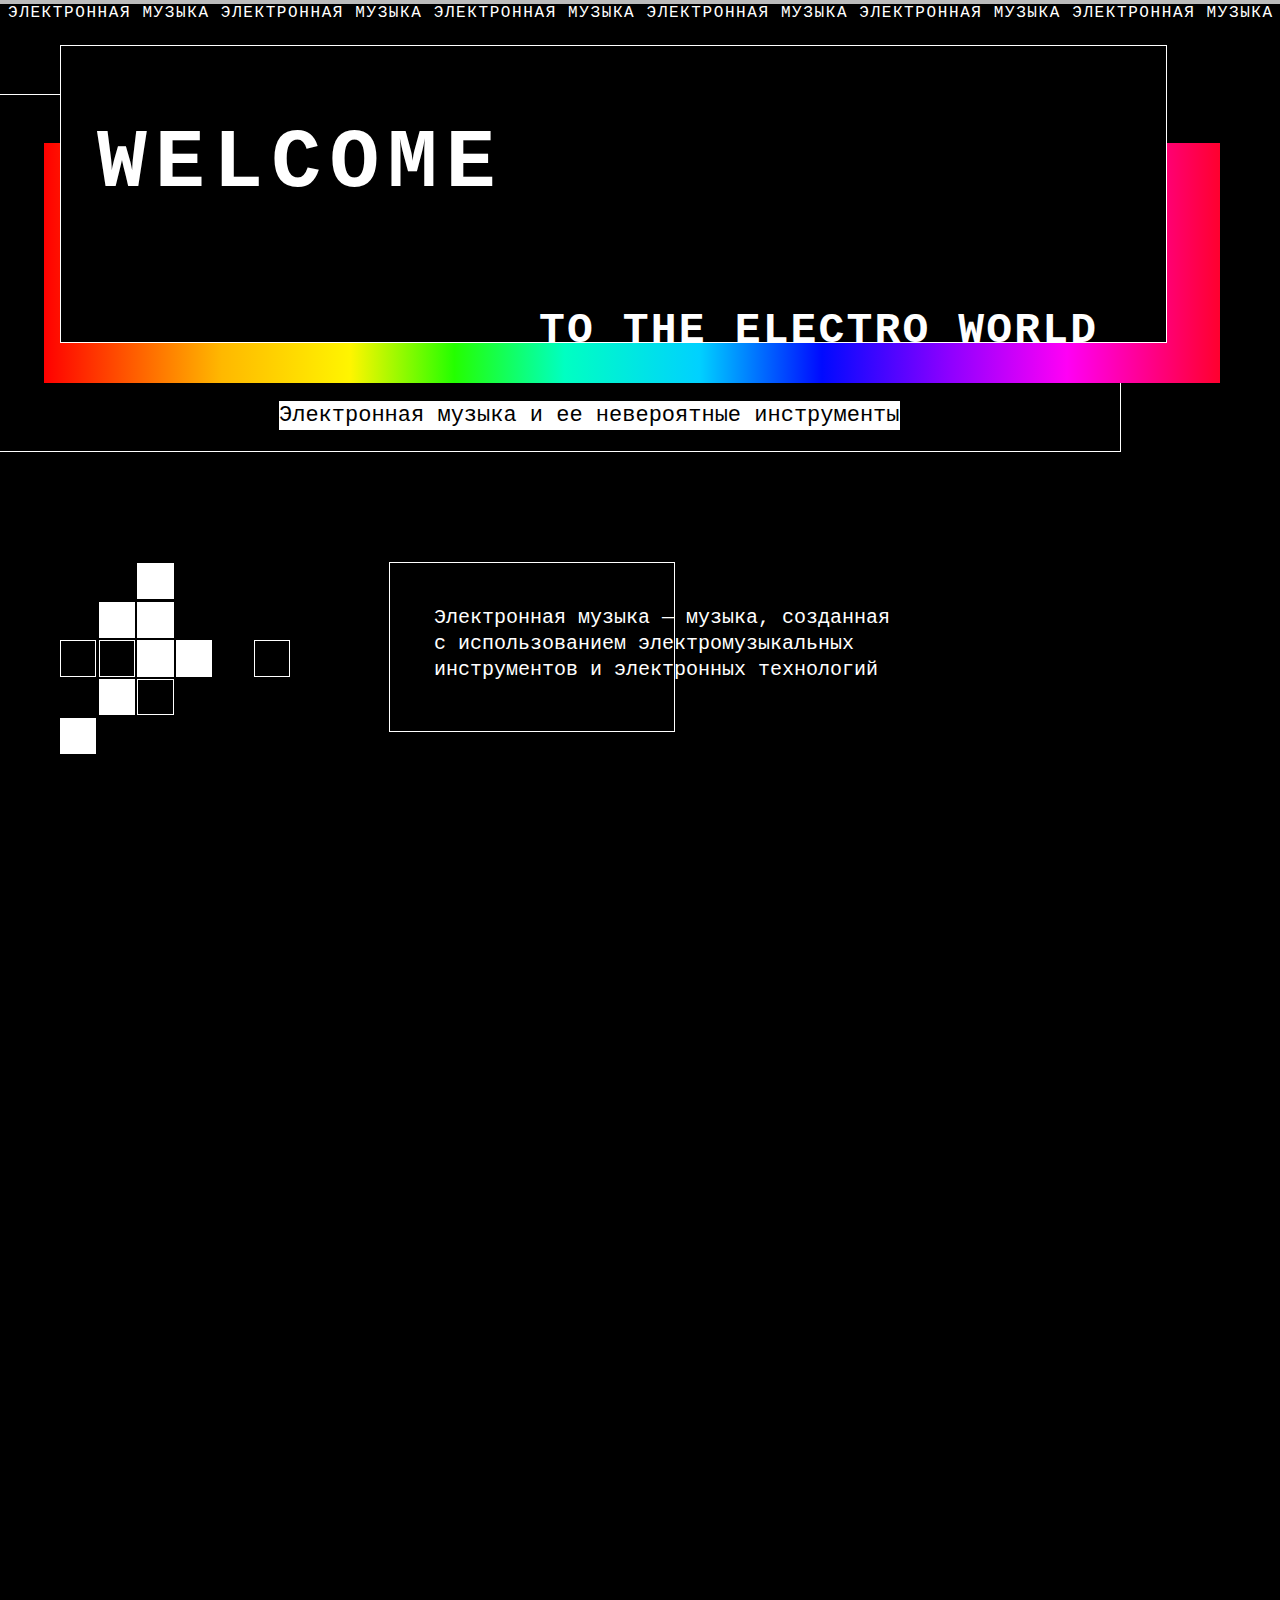
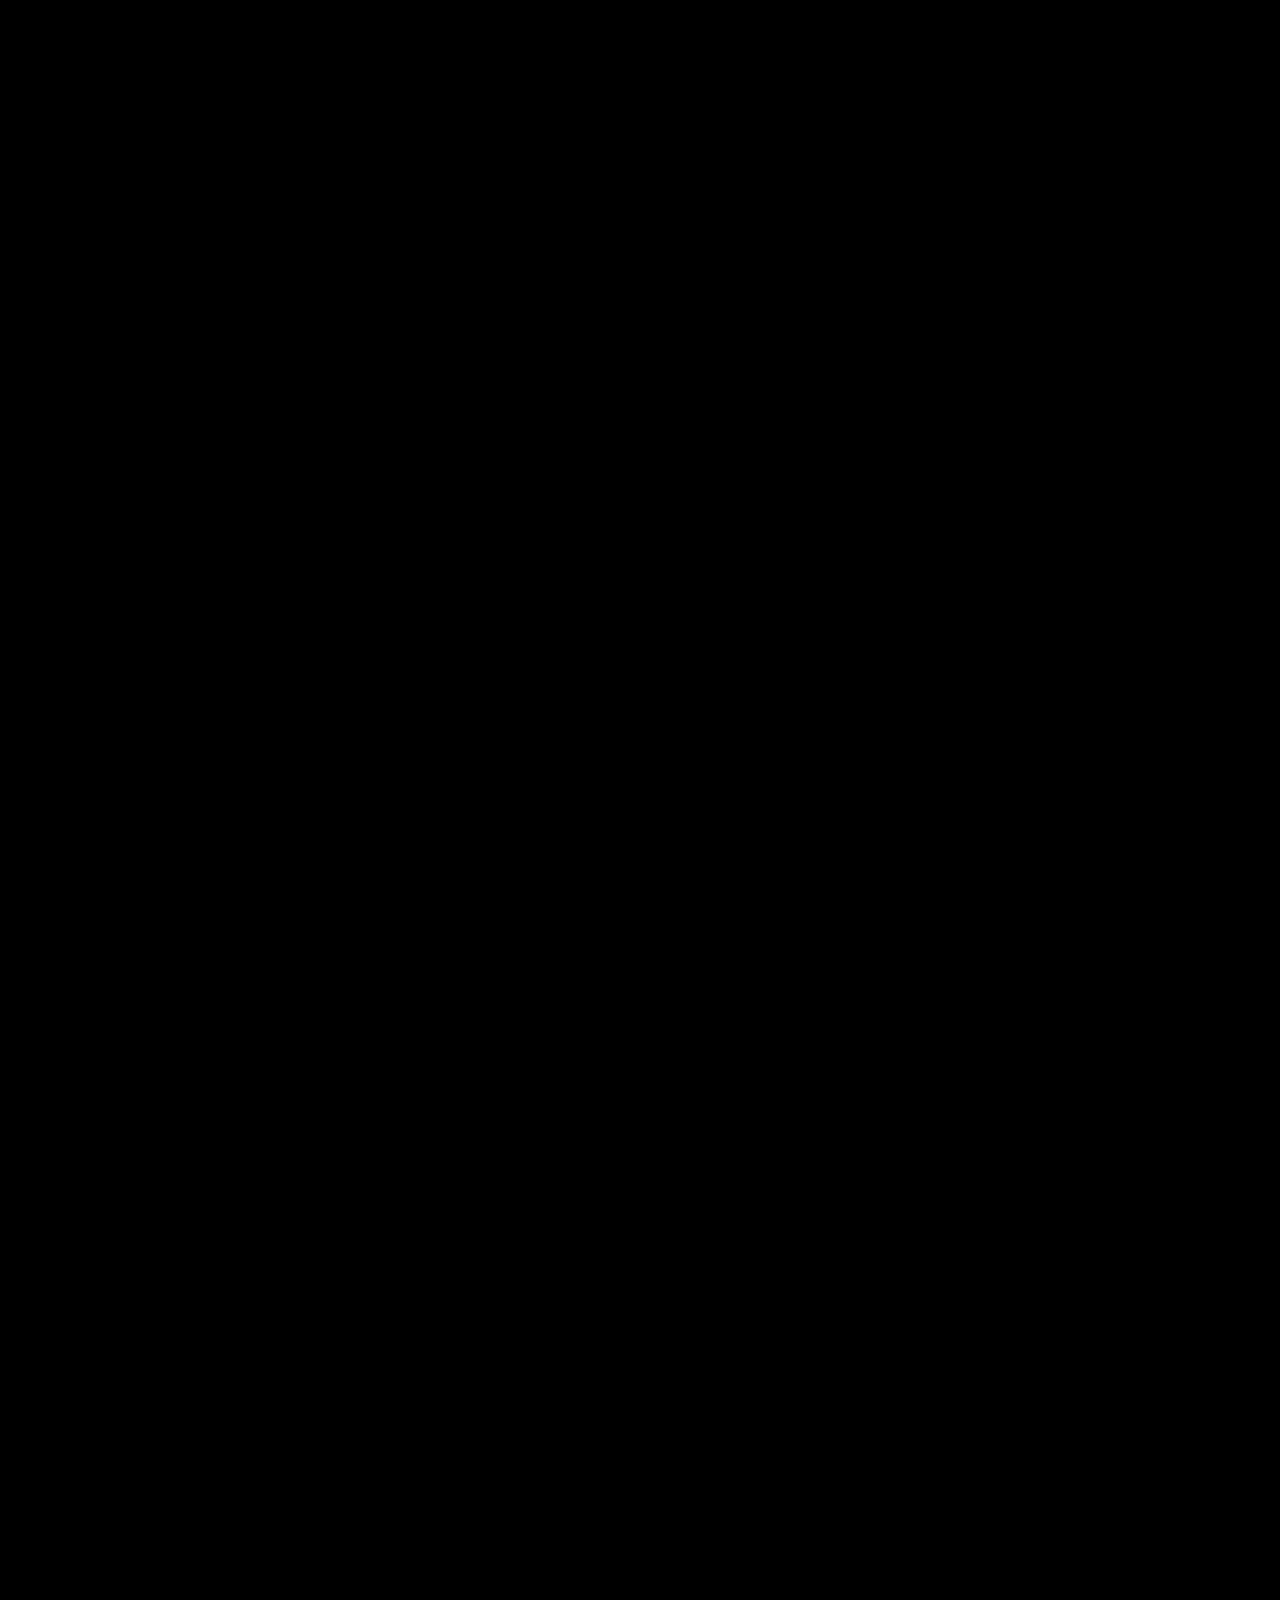
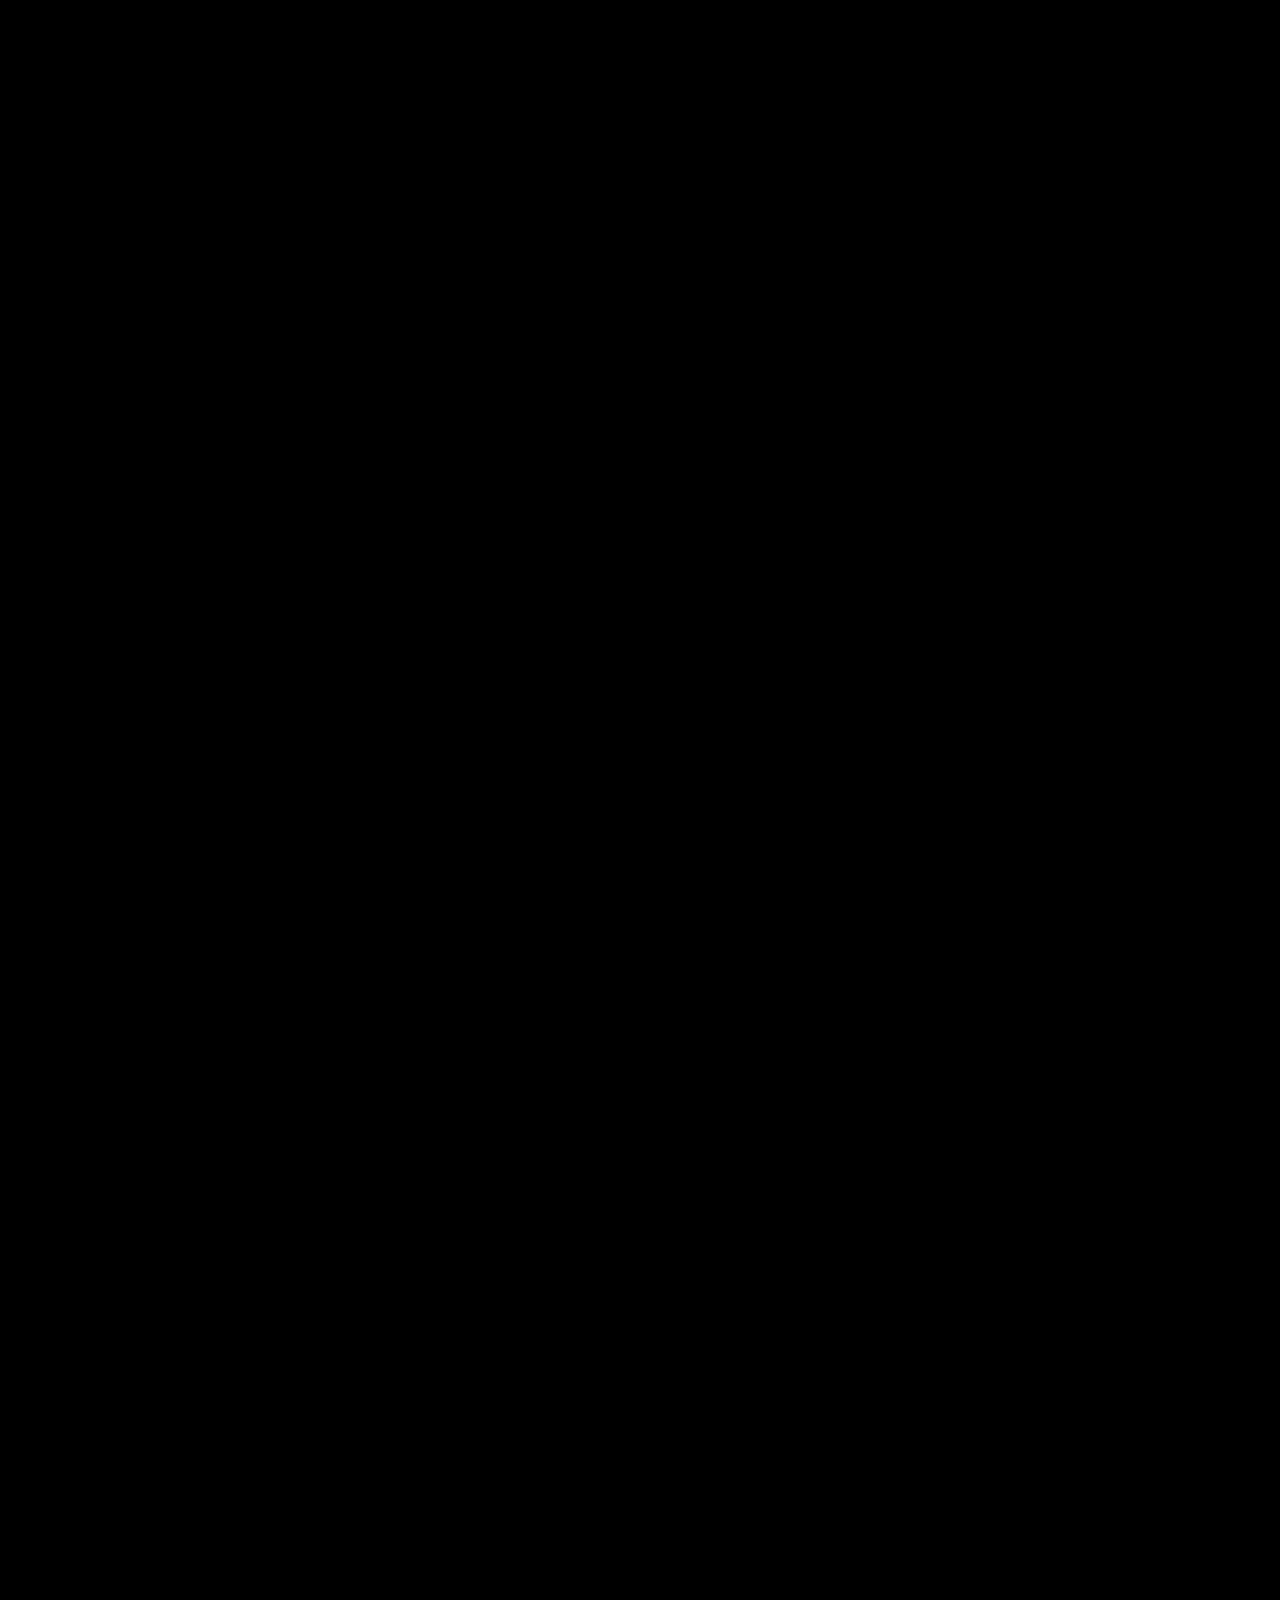
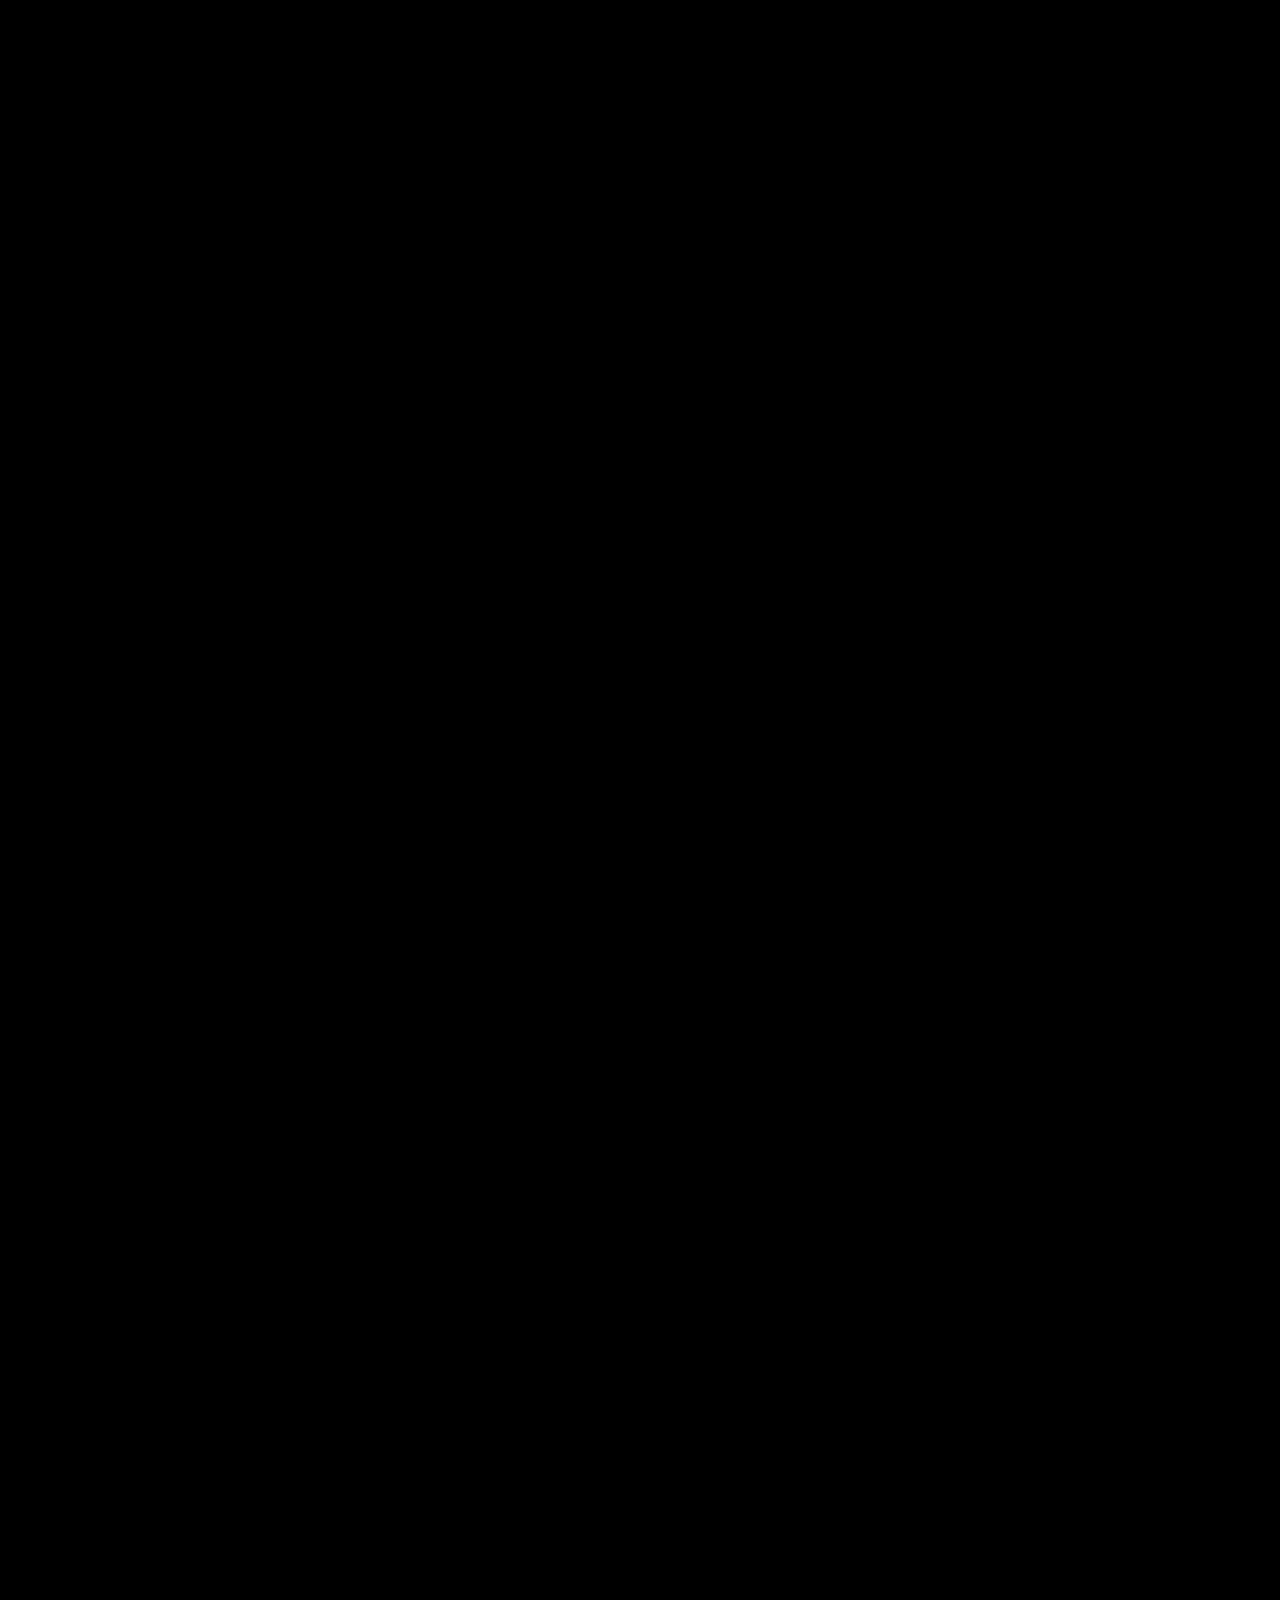
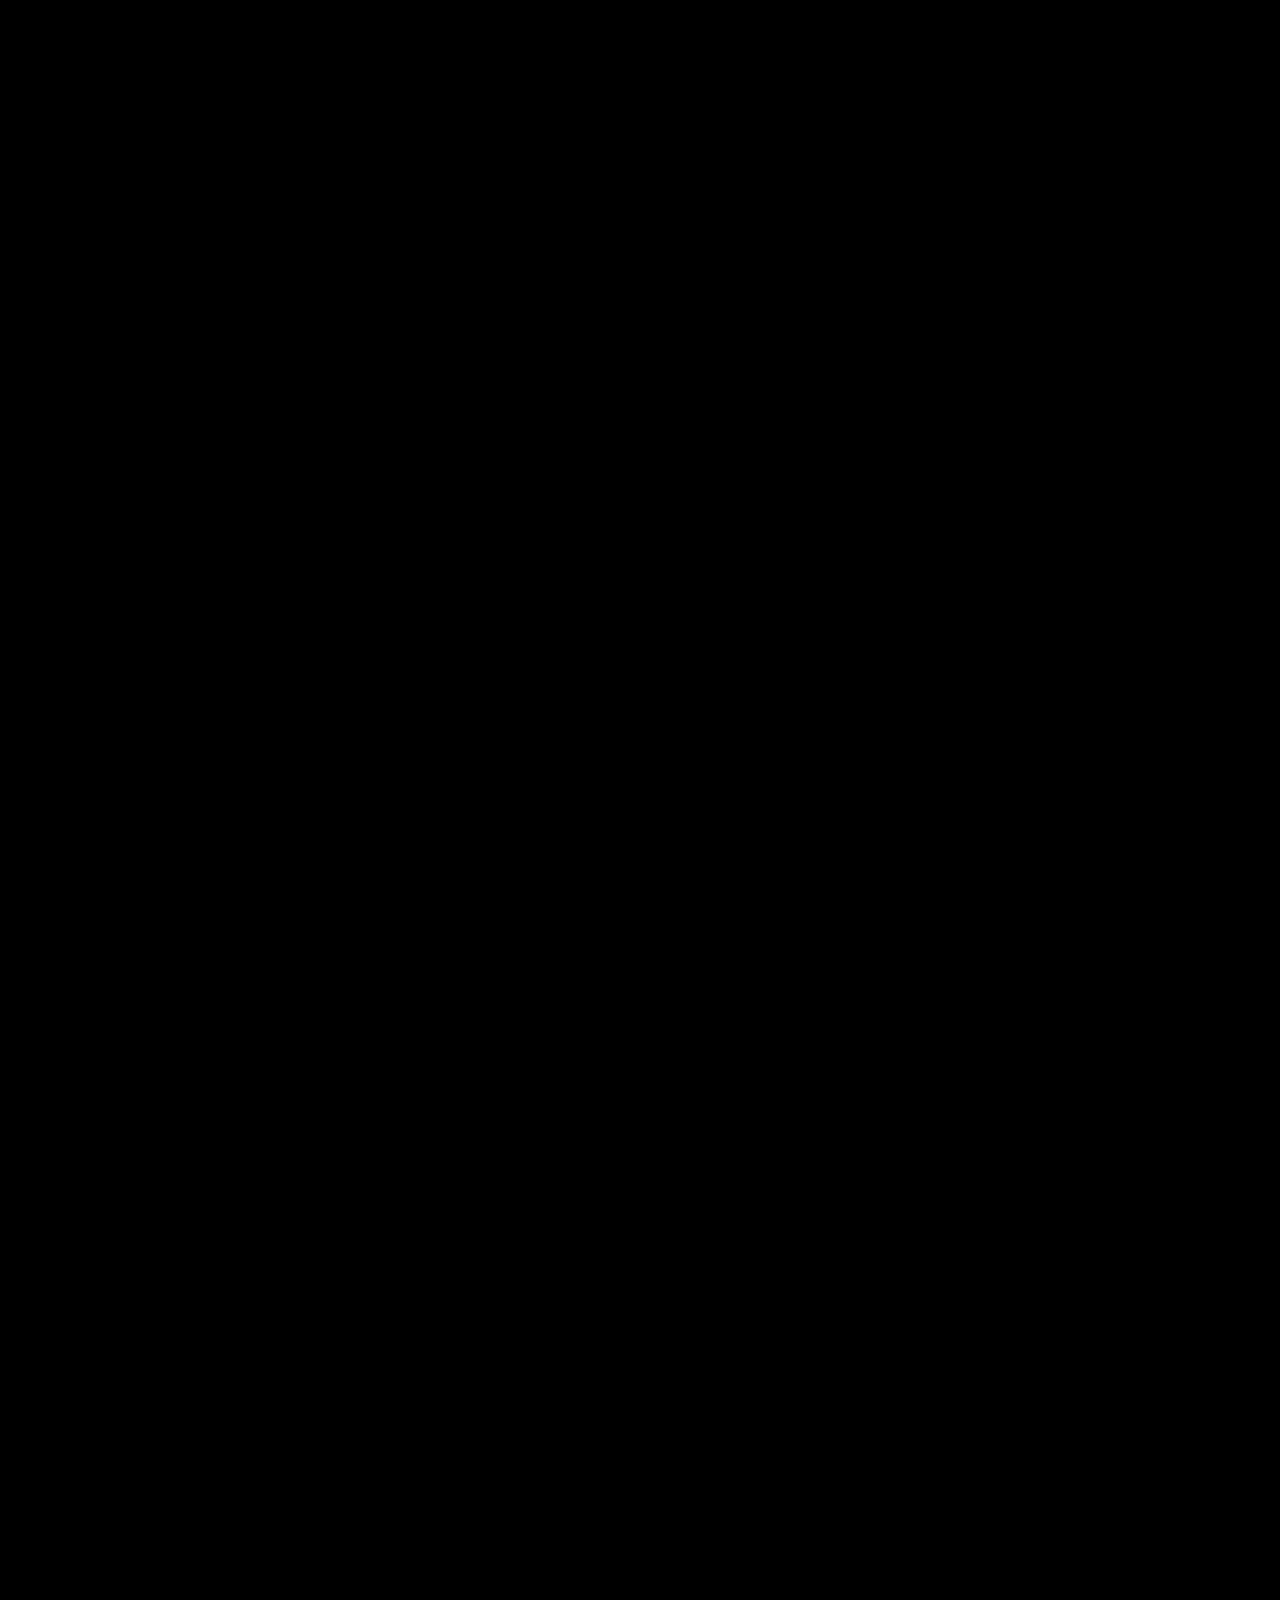
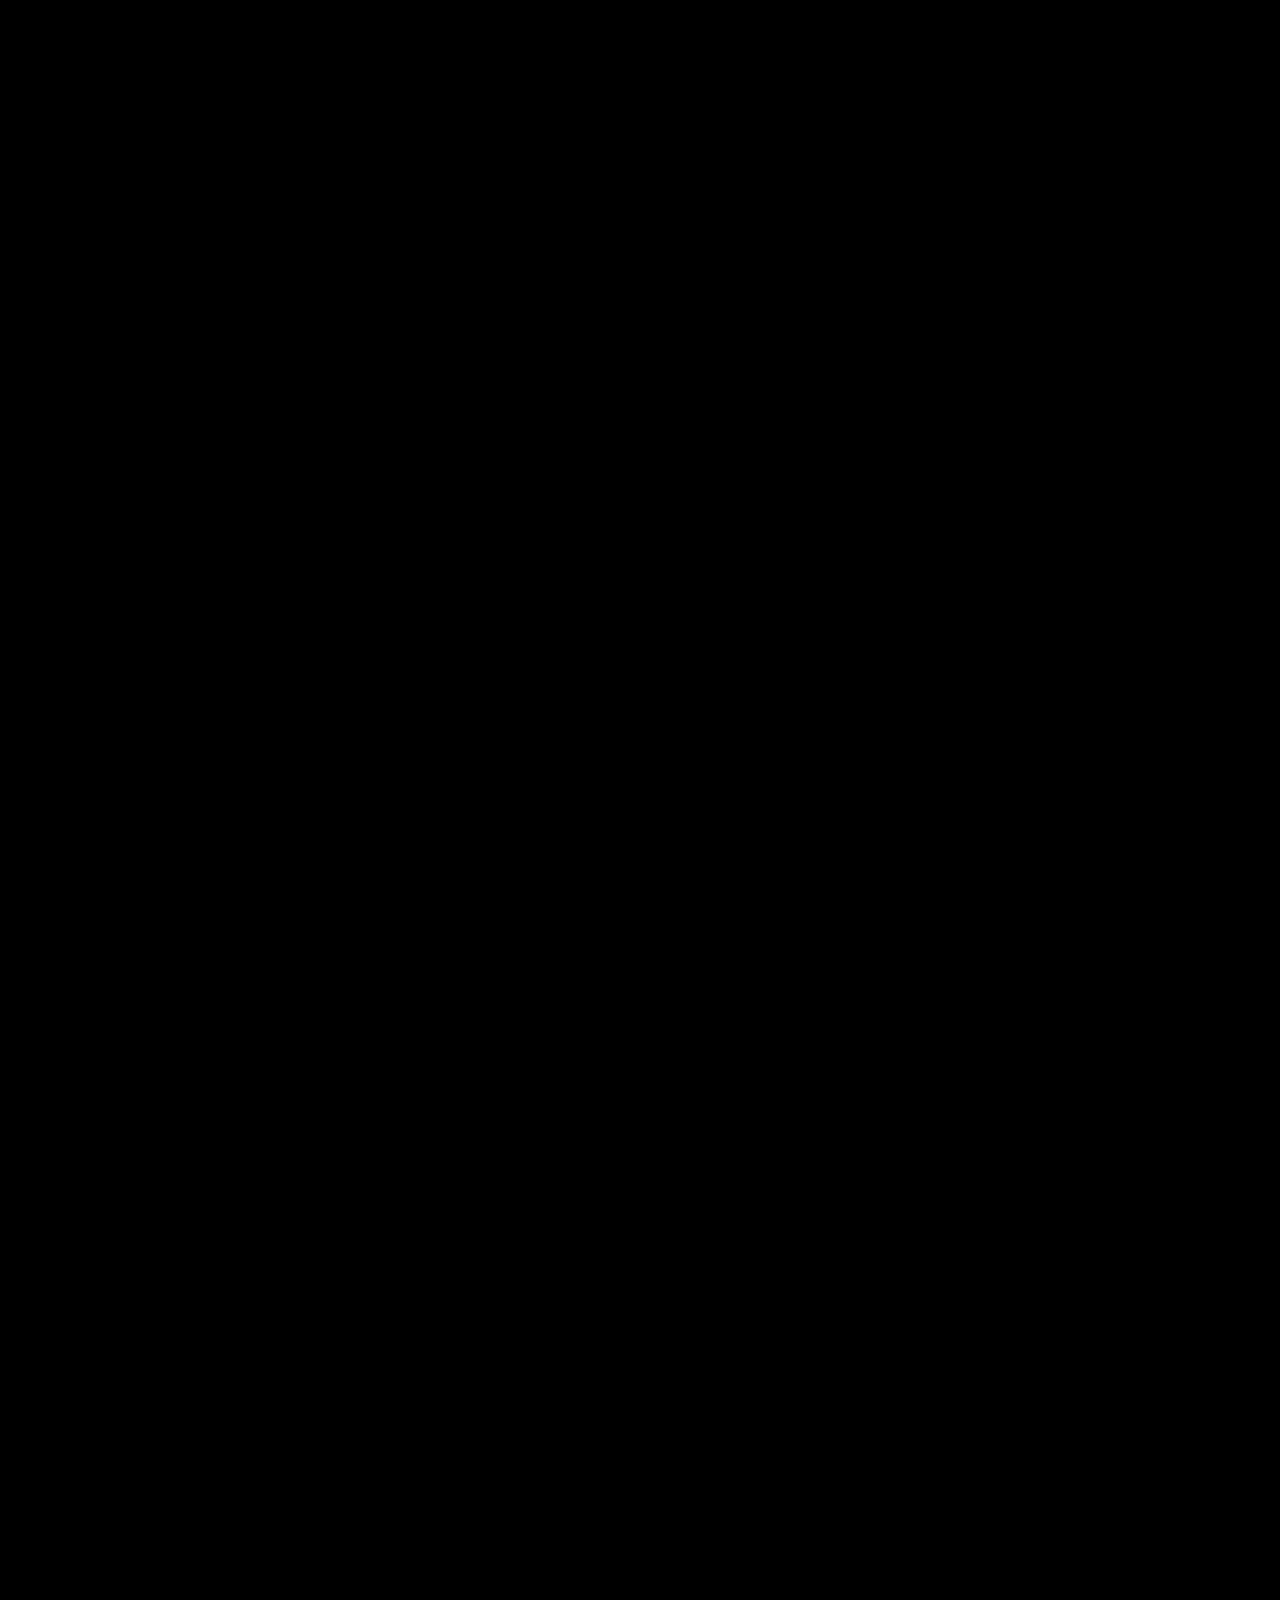
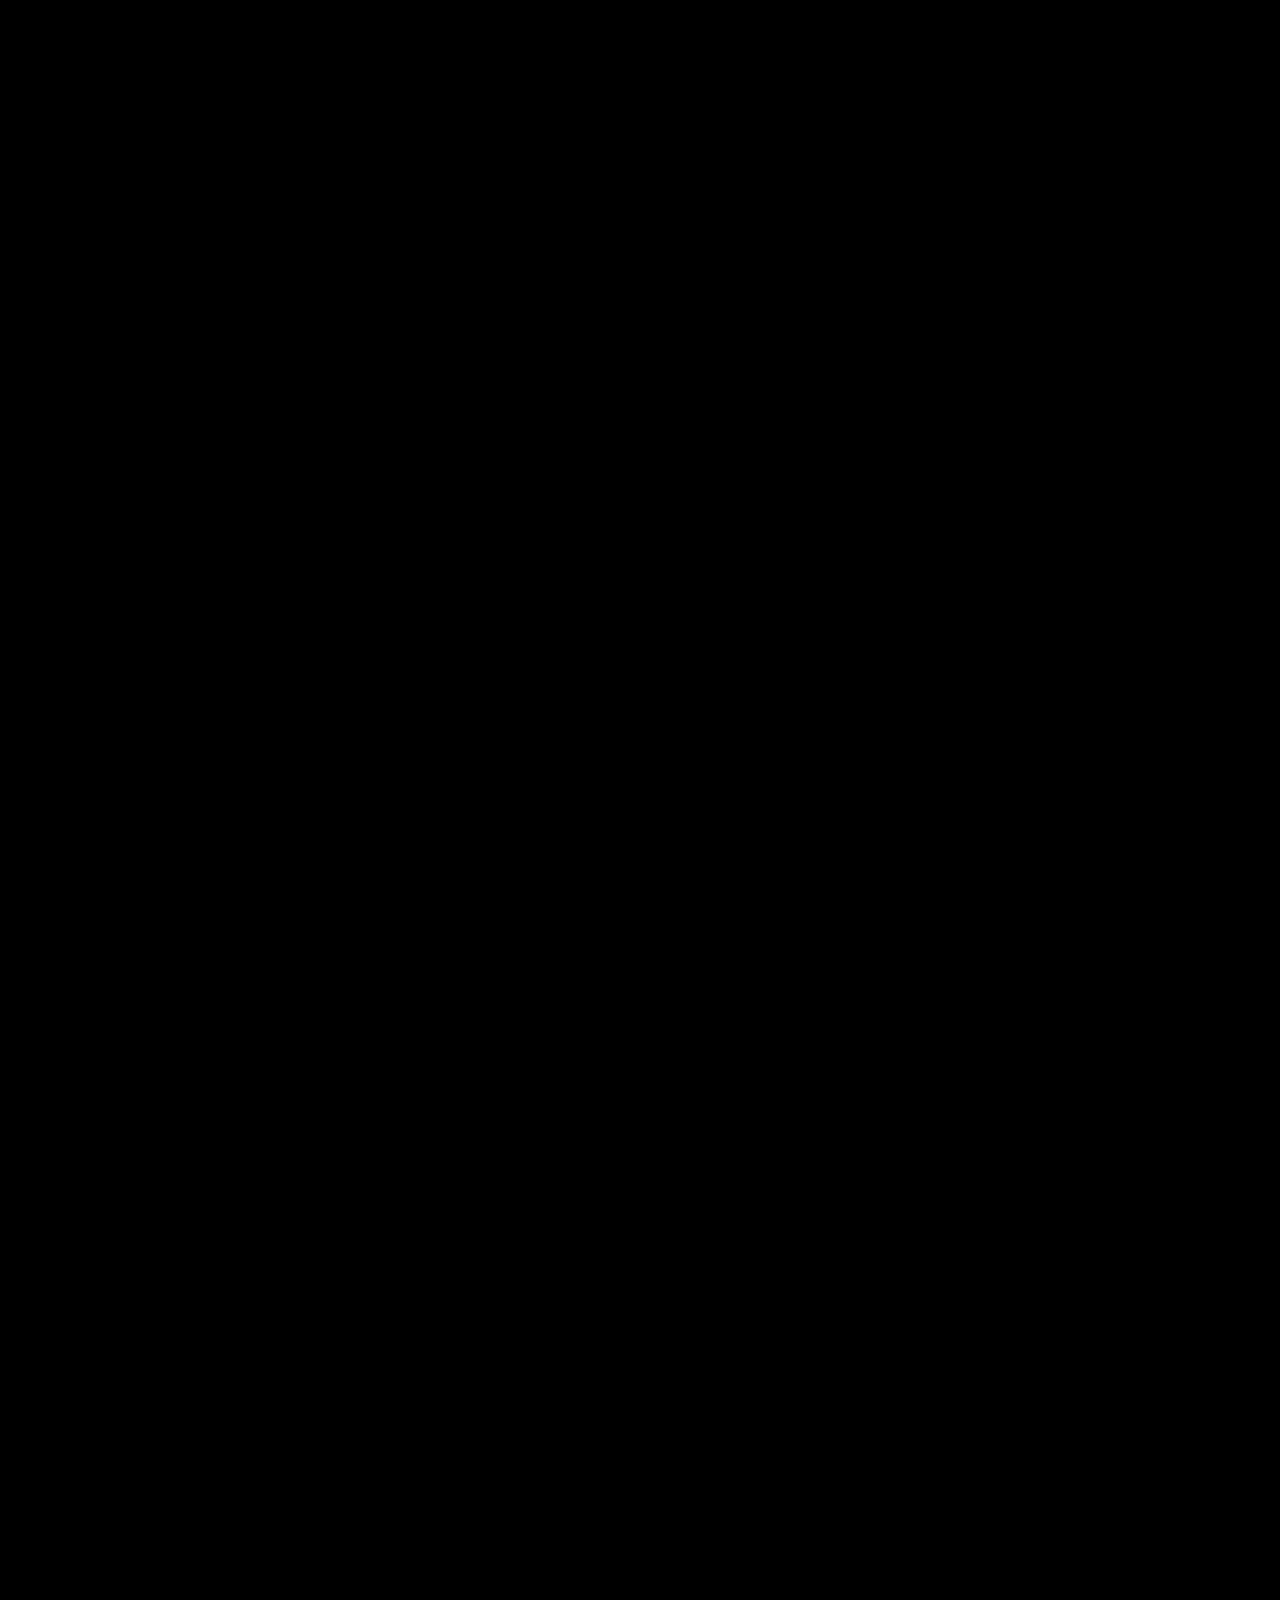
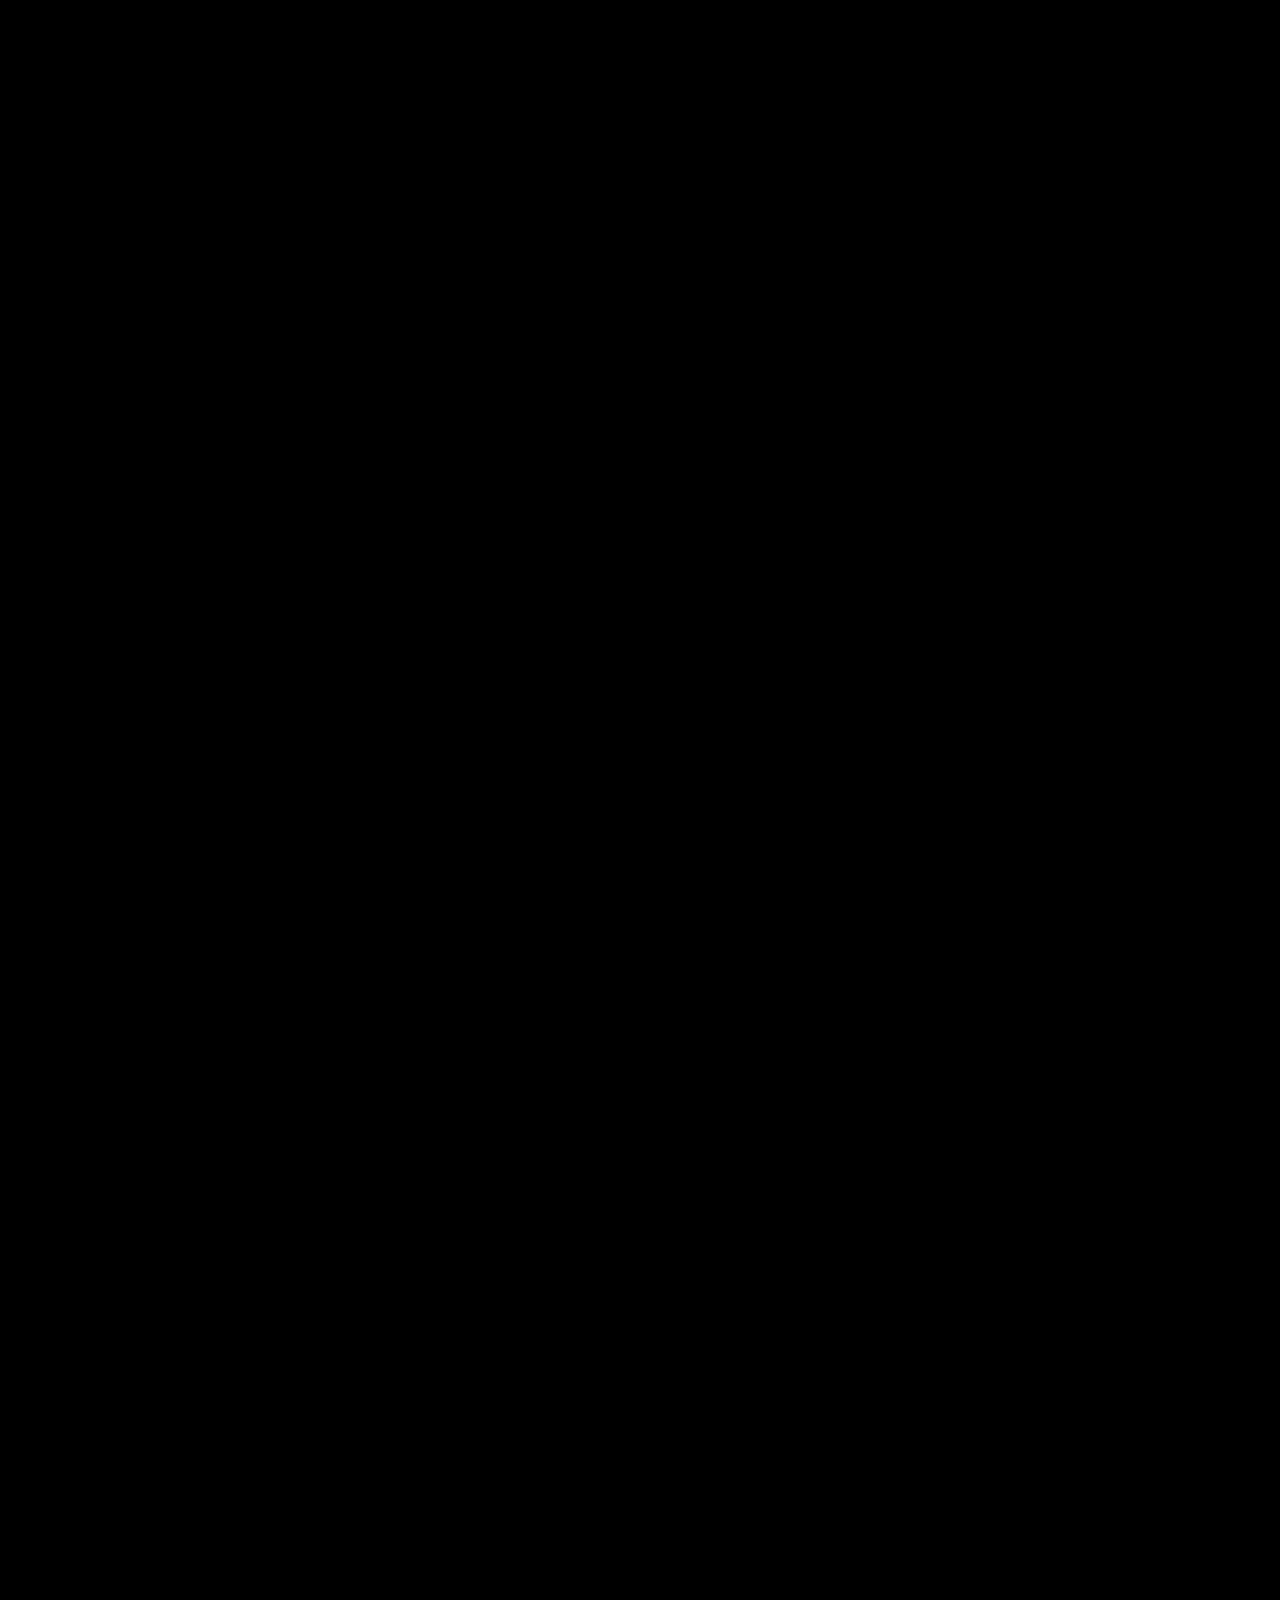
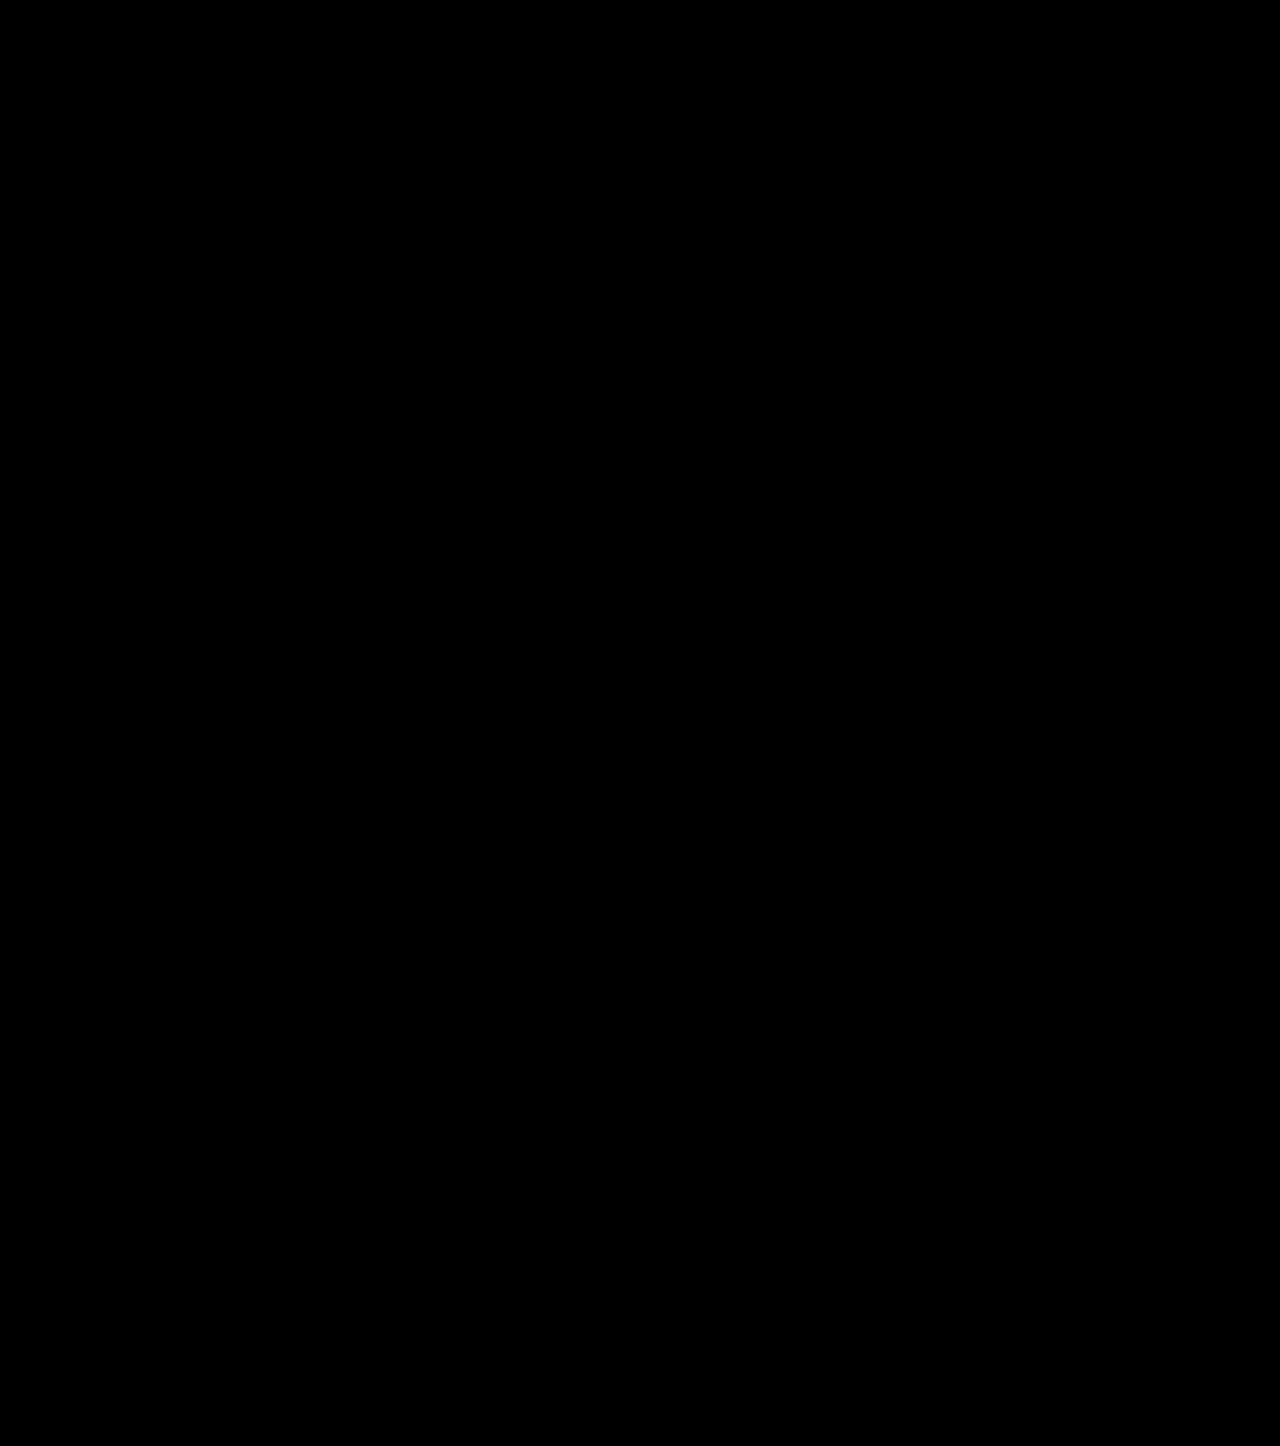
==== electrofira.html @ 7461c749 "Create electrofira.html" ====
<!DOCTYPE html>
<html lang="en" dir="ltr">
  <head>
    <meta charset="utf-8">
    <link rel="stylesheet" href="stylesheets/style.css">
    <title>Электронная музыка with fira code</title>
    <style media="screen">
      body::before {
        content: '';
        background: url('images/maquette2.jpg');
        opacity: .3;
        position: absolute;
        top: 0;
        left: 0;
        right: 0;
        height: 100%;
      }
      body {
        width: 1280px;
        height: 100%;
        display: block;
        margin: 0 auto;
        position: relative;
        background: black;
        /* background: url('images/maquette2.jpg'); */
        font-family: 'Fira Code', monospace;
      }
      html {
        background: #bbb;
        height: 14242px;
        position: relative;
      }
      .cadre {
        color: white;
        font-size: 16px;
        font-weight: lighter;
        margin-left: 8px;
        margin-top: 4px;
        text-transform: uppercase;
        letter-spacing: 0.1em;
      }
      .blacksquare {
        position: absolute;
        width: 1107px;
        height: 298px;
        left: 60px;
        top: 41px;
        background: #000000;
        border: 1px solid #FFFFFF;
        box-sizing: border-box;
      }
      .fluosquare {
        position: absolute;
        width: 1176px;
        height: 240px;
        left: 44px;
        top: 139px;
        background: linear-gradient(
          90deg, #FF0000 0%, #FFB800 15.1%,
          #FFF500 26.04%, #24FF00 34.9%,
          #00FFC2 44.27%, #00D1FF 55.73%,
          #000AFF 66.15%, #8F00FF 77.08%,
          #FF00F5 86.98%, #FF002E 100%);
        }
      h1 {
        position: absolute;
        width: 664px;
        height: 111px;
        left: 97px;
        top: 57px;
        font-weight: bold;
        font-size: 83px;
        letter-spacing: 0.1em;
        text-transform: uppercase;
        /* border: 1px solid #FFFFFF; */
        color: white;
      }
      h2 {position: absolute;
        /* width: 557px; */
        height: 56px;
        left: 539px;
        top: 266px;
        font-weight: bold;
        font-size: 43px;
        letter-spacing: 0.05em;
        text-transform: uppercase;
        color: #FFFFFF;
      }
      .subtitle {
        position: absolute;
        /* width: 620px; */
        height: 29px;
        left: 279px;
        top: 397px;
        font-weight: normal;
        font-size: 22px;
        line-height: 29px;
        background-color: white;
      }
      .blacksquare2 {
        position: absolute;
        width: 1170px;
        height: 358px;
        left: -49px;
        top: 90px;
        background: #000000;
        border: 1px solid #FFFFFF;
        box-sizing: border-box;
      }
      .txtintro {
        position: absolute;
width: 470px;
height: 78px;
left: 434px;
top: 601px;
font-weight: normal;
font-size: 20px;
line-height: 26px;
color: #FFFFFF;
      }
      .points {
        position: absolute;
width: 157.56px;
height: 122.37px;
left: 1155px;
top: 53px;
      }
    </style>
  </head>

  <body>
    <div class="cadre">Электронная музыка Электронная музыка Электронная музыка Электронная музыка Электронная музыка Электронная музыка</div>
    <div class="blacksquare2"></div>
    <div class="fluosquare"></div>
    <div class="blacksquare"></div>
    <h1>WELCOME</h1>
    <h2>TO THE ELECTRO WORLD</h2>
    <div class="subtitle">Электронная музыка и ее невероятные инструменты</div>
    <div style="position: absolute;
                  width: 36.09px;
                  height: 36.09px;
                  left: 137.47px;
                  top: 559px;
                  background: #FFFFFF;">
    </div>
    <div style="position: absolute;
                  width: 36.09px;
                  height: 36.09px;
                  left: 137.47px;
                  top: 597.73px;
                  background: #FFFFFF;">
    </div>
    <div style="position: absolute;
                  width: 36.09px;
                  height: 36.09px;
                  left: 98.73px;
                  top: 597.73px;
                  background: #FFFFFF;">
    </div>
    <div style="position: absolute;
                  width: 36.09px;
                  height: 36.09px;
                  left: 137.47px;
                  top: 636.47px;
                  background: #FFFFFF;">
    </div><div style="position: absolute;
                  width: 36.09px;
                  height: 36.09px;
                  left: 176.2px;
                  top: 636.47px;
                  background: #FFFFFF;">
    </div><div style="position: absolute;
                  width: 36.09px;
                  height: 36.09px;
                  left: 98.73px;
                  top: 675.2px;
                  background: #FFFFFF;">
    </div>
    </div><div style="position: absolute;
                  width: 36.09px;
                  height: 36.09px;
                  left: 60px;
                  top: 713.94px;
                  background: #FFFFFF;">
    </div>
    <div style="position: absolute;
width: 36.09px;
height: 36.09px;
left: 60px;
top: 636.47px;
border: 1px solid #FFFFFF;
box-sizing: border-box;">
    </div>
    <div style="position: absolute;
    width: 36.09px;
    height: 36.09px;
    left: 98.73px;
    top: 636.47px;
    border: 1px solid #FFFFFF;
    box-sizing: border-box;">
    </div>
    <div style="position: absolute;
      width: 36.09px;
      height: 36.09px;
      left: 137.47px;
      top: 675.2px;
      border: 1px solid #FFFFFF;
      box-sizing: border-box;">
    </div>
    <div style="position: absolute;
      width: 36.09px;
      height: 36.09px;
      left: 253.67px;
      top: 636.47px;
      border: 1px solid #FFFFFF;
      box-sizing: border-box;">
    </div>
<div class="txtintro">
  Электронная музыка — музыка, созданная с использованием электромузыкальных инструментов и электронных технологий
</div>
<div style="position: absolute;
            width: 284px;
            height: 168px;
            left: 389px;
            top: 558px;
            border: 1px solid #FFFFFF;">
</div>
<div class="points">
  <img src="iamges/points.jpg" alt="">
</div>



  </body>
</html>
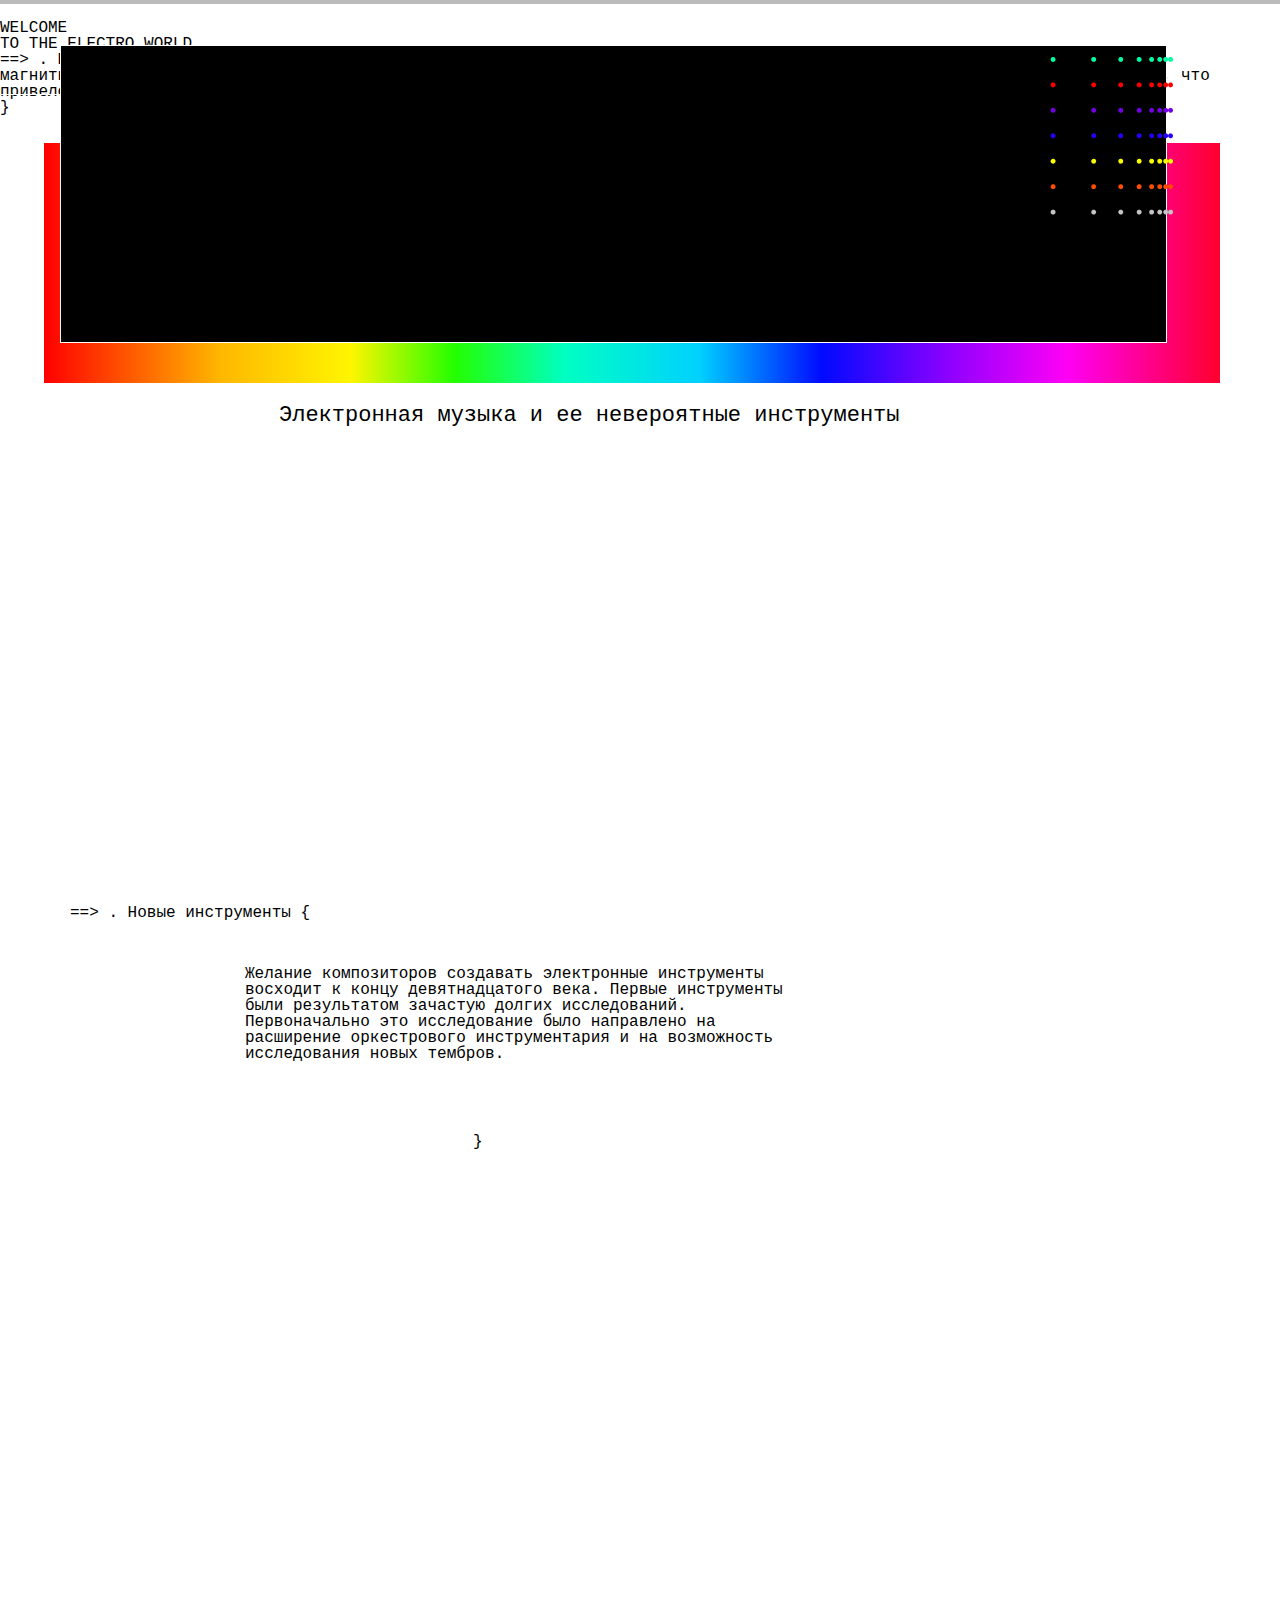
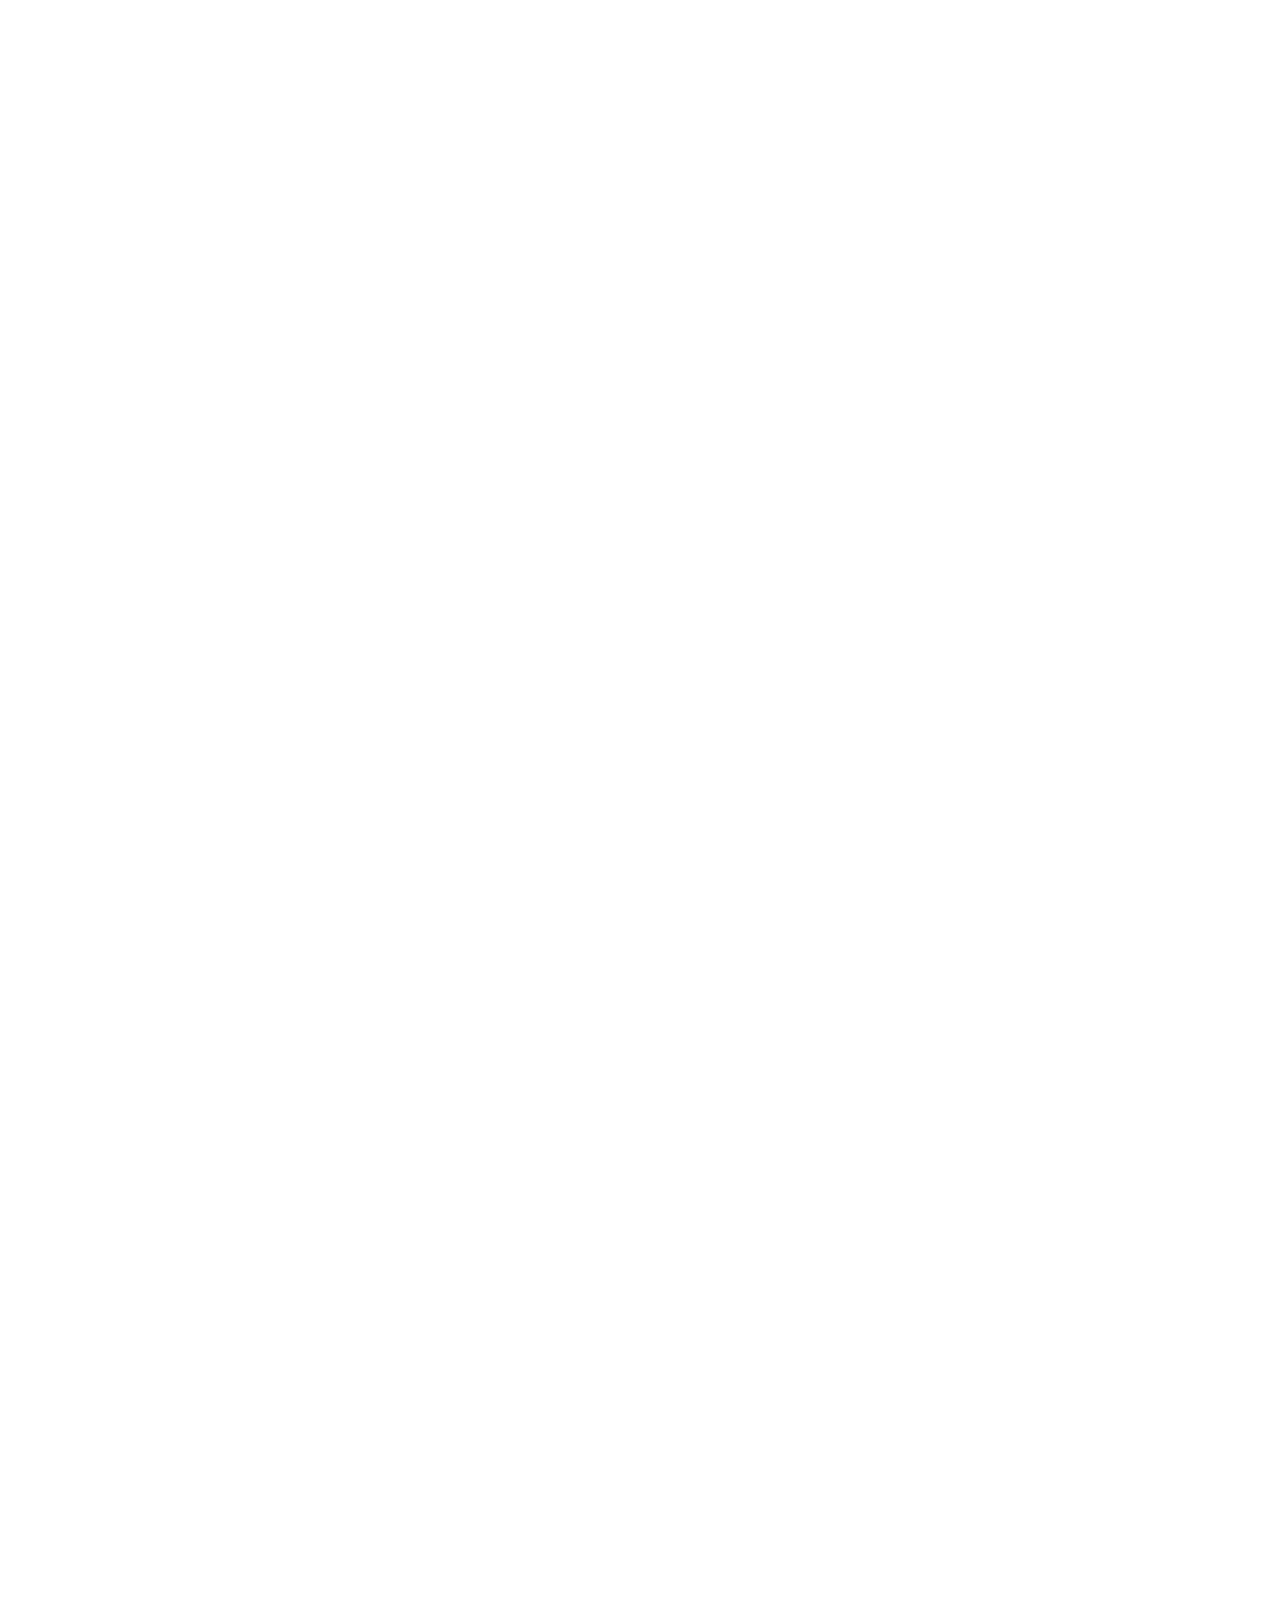
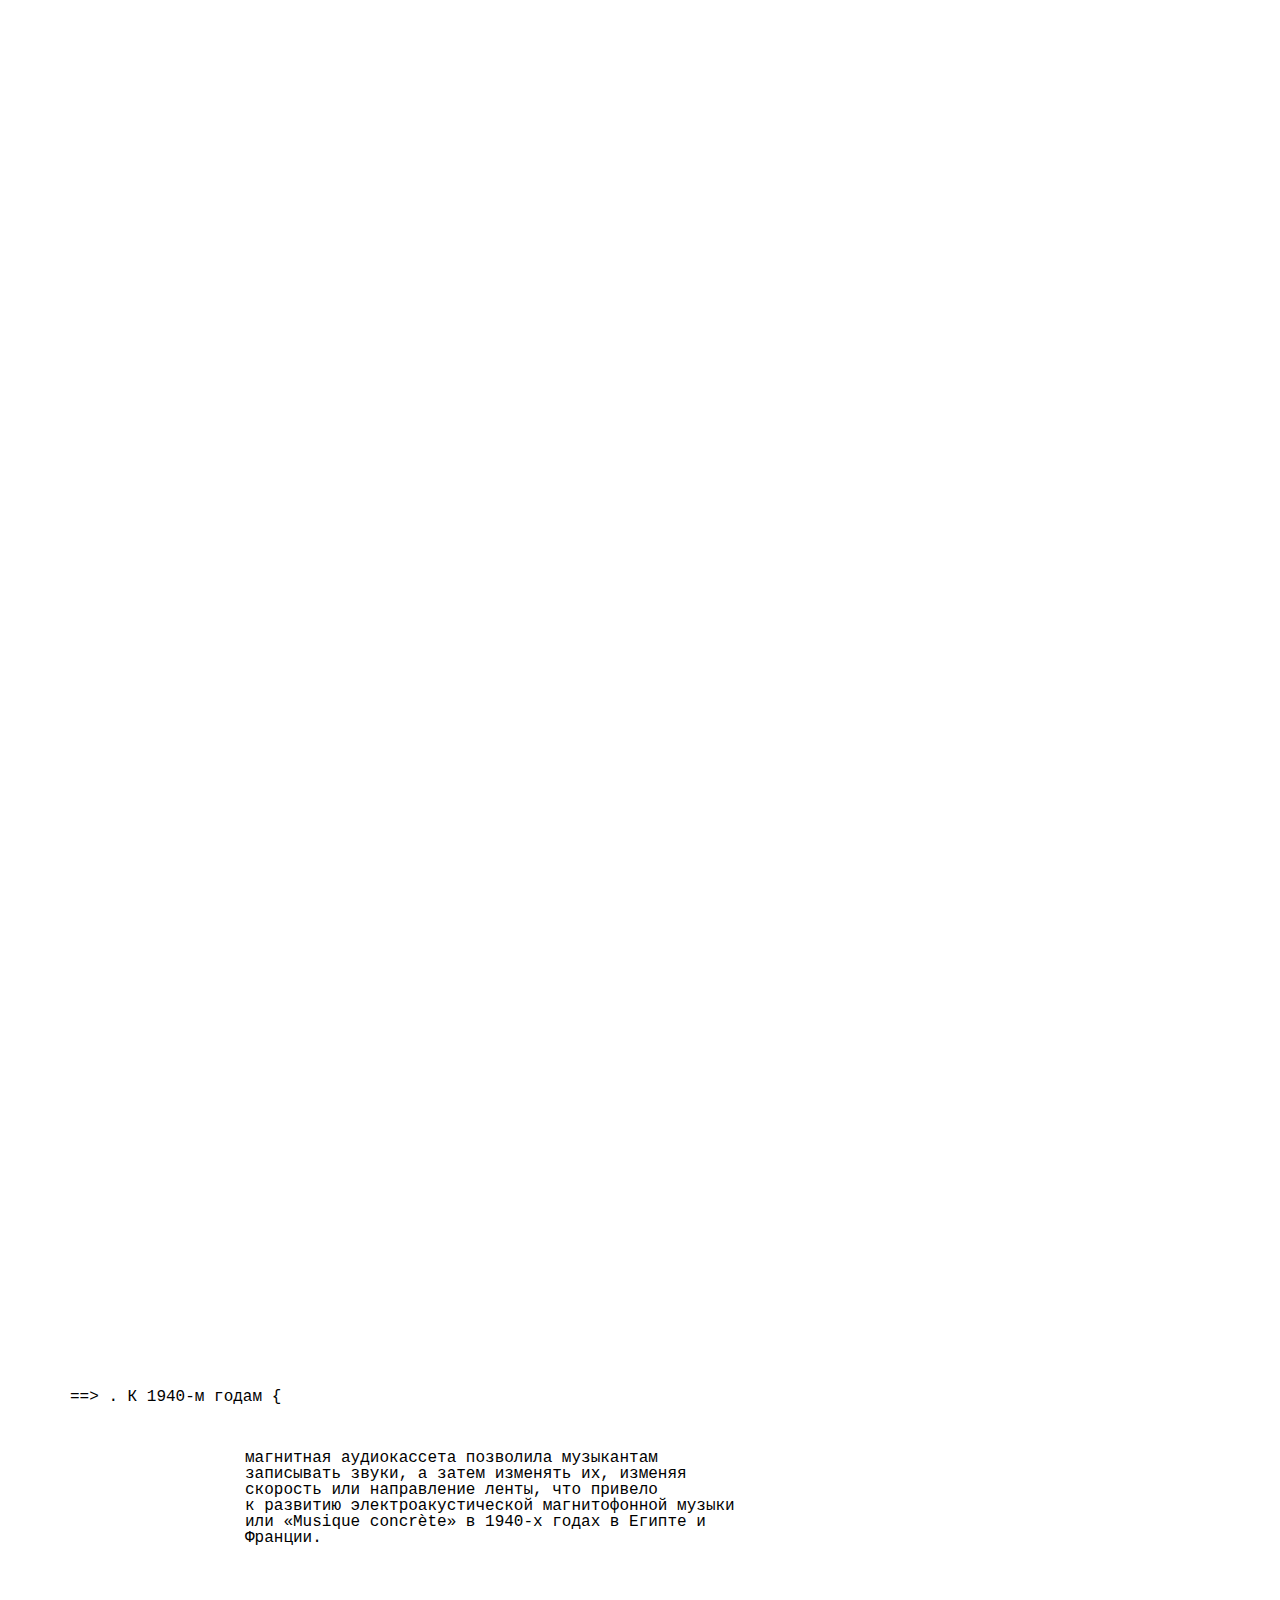
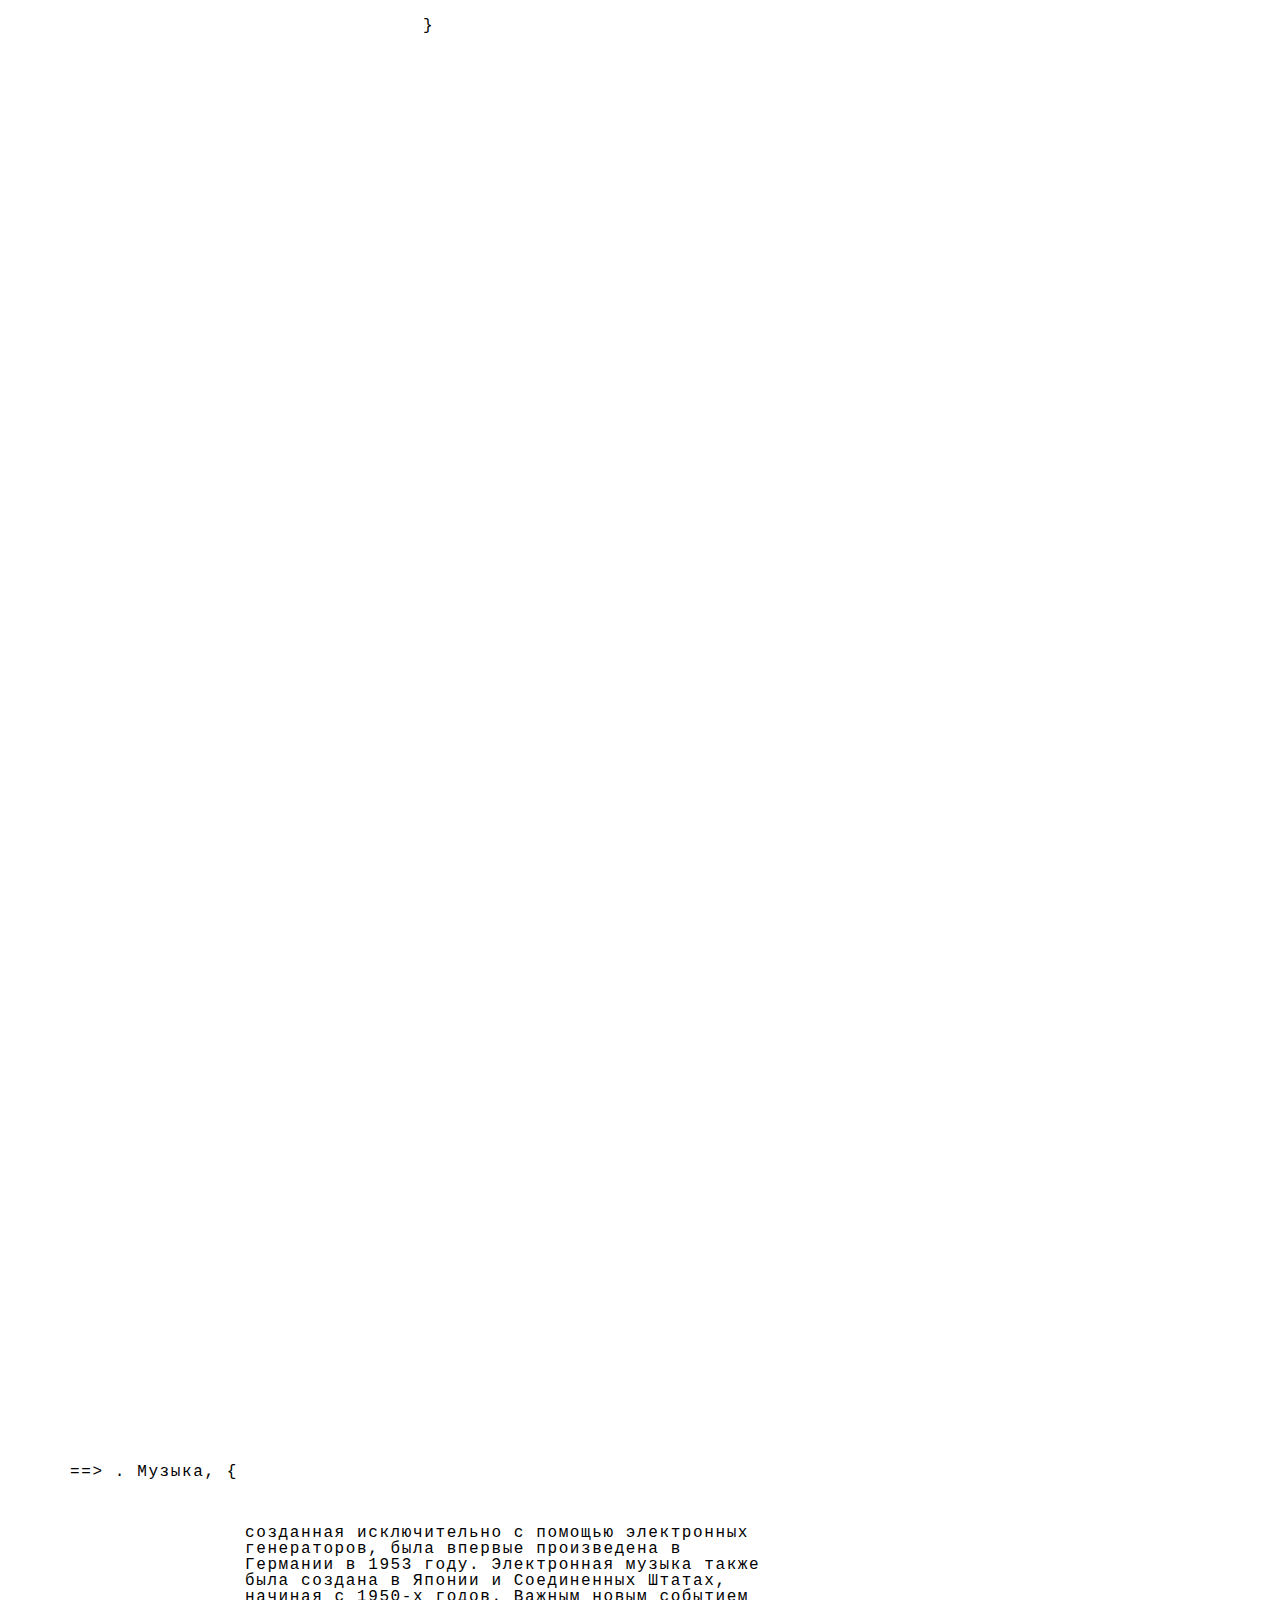
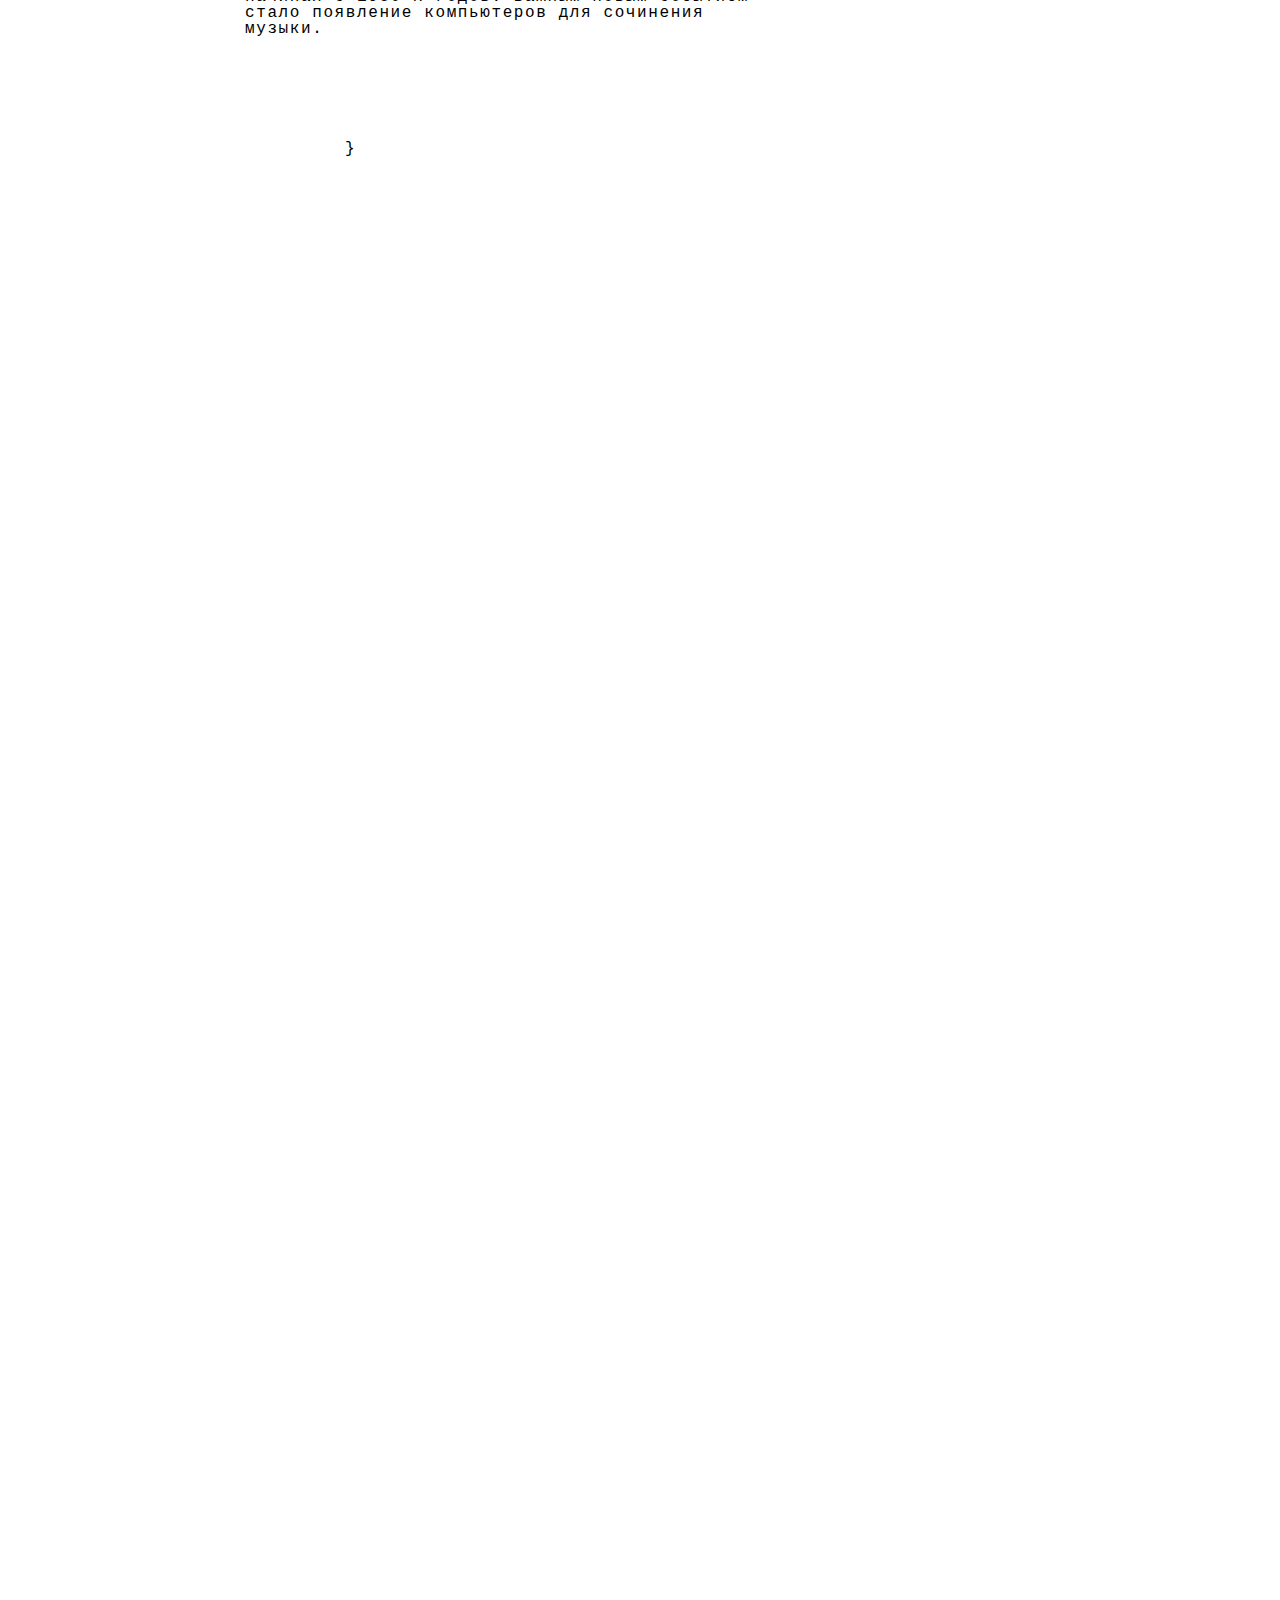
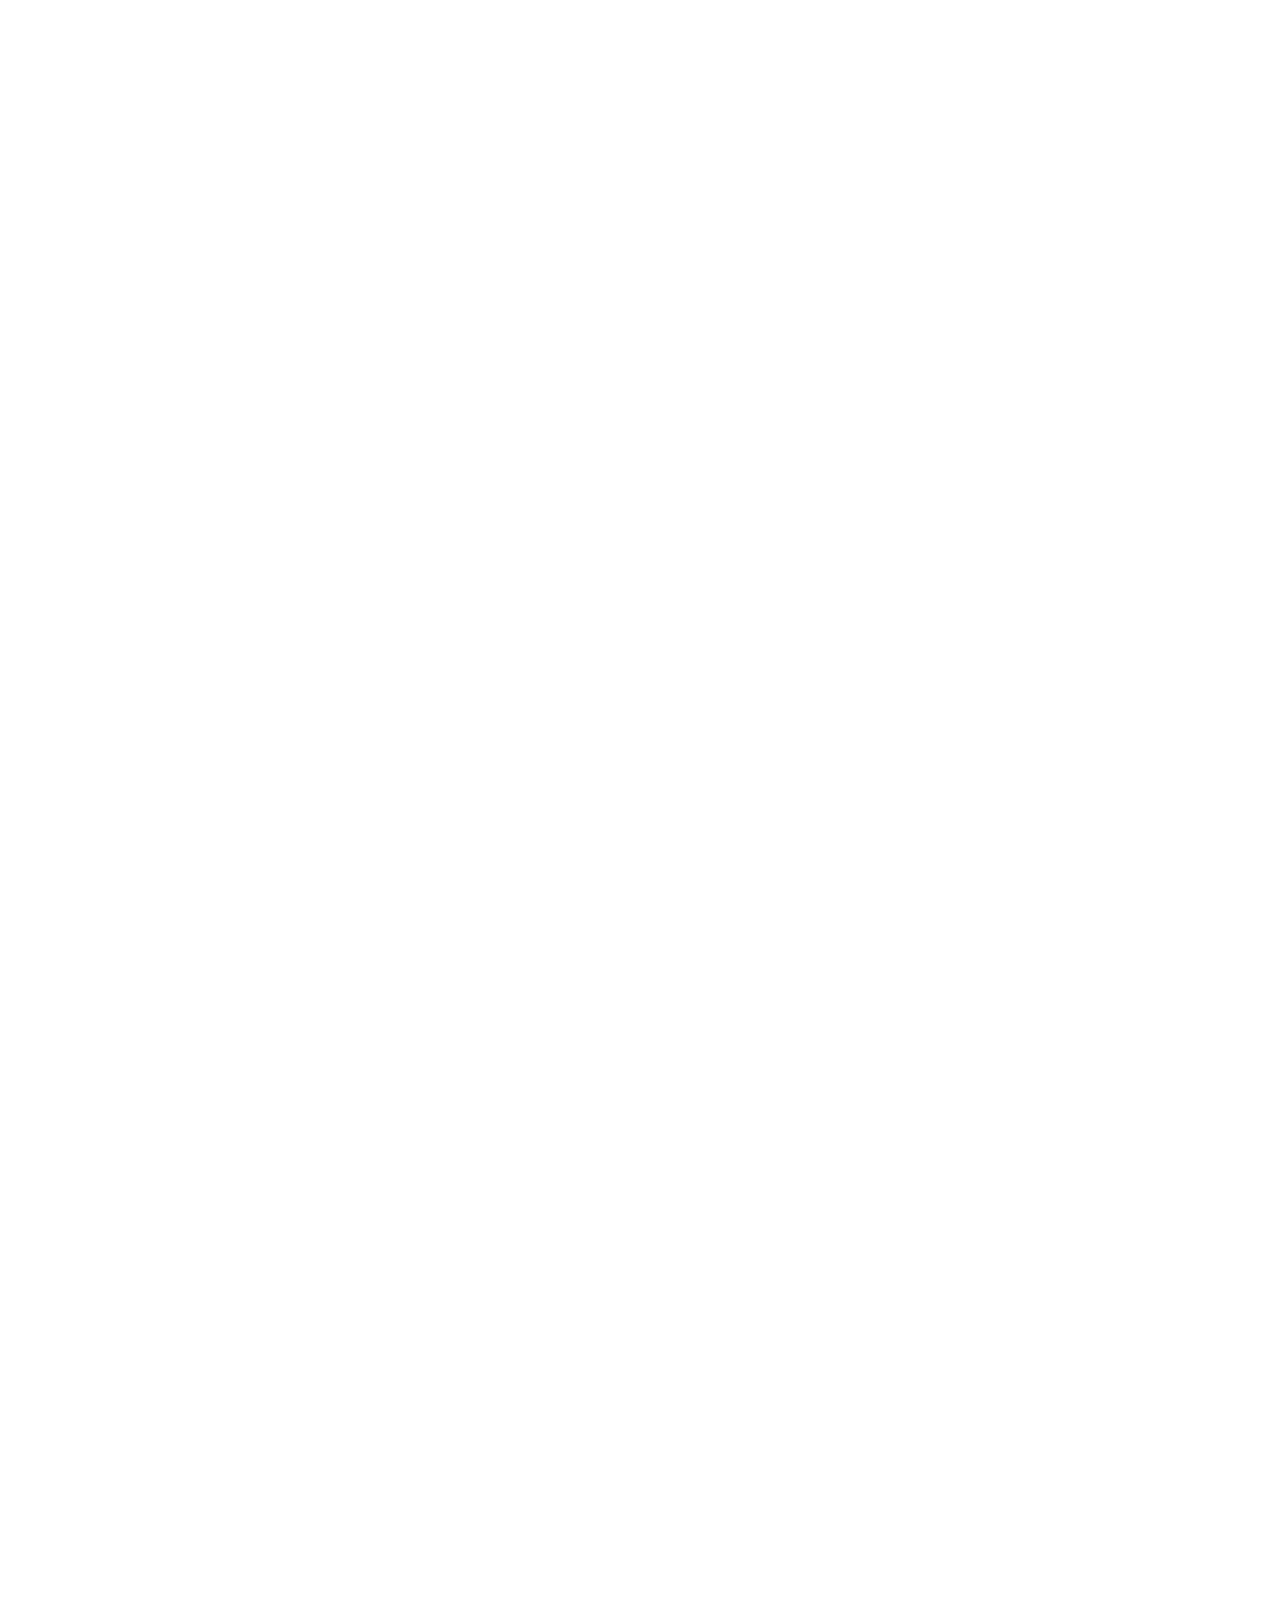
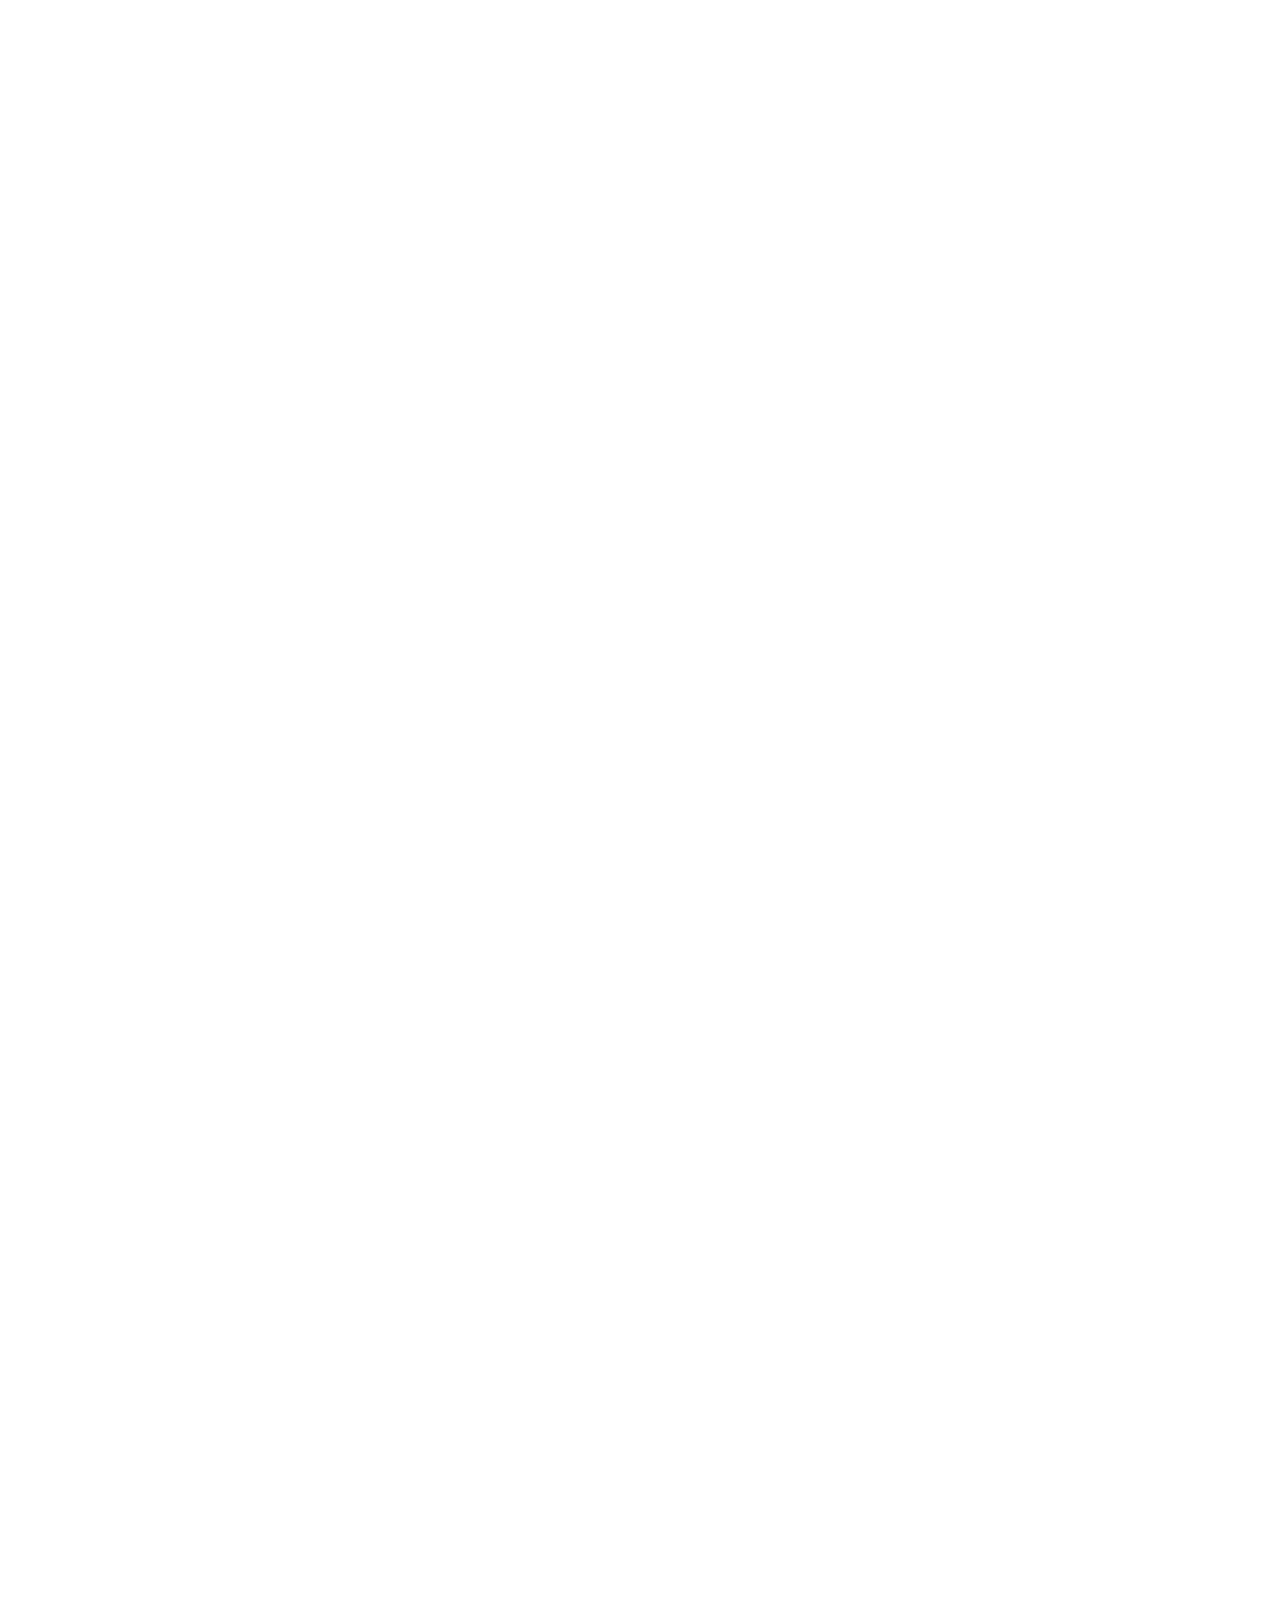
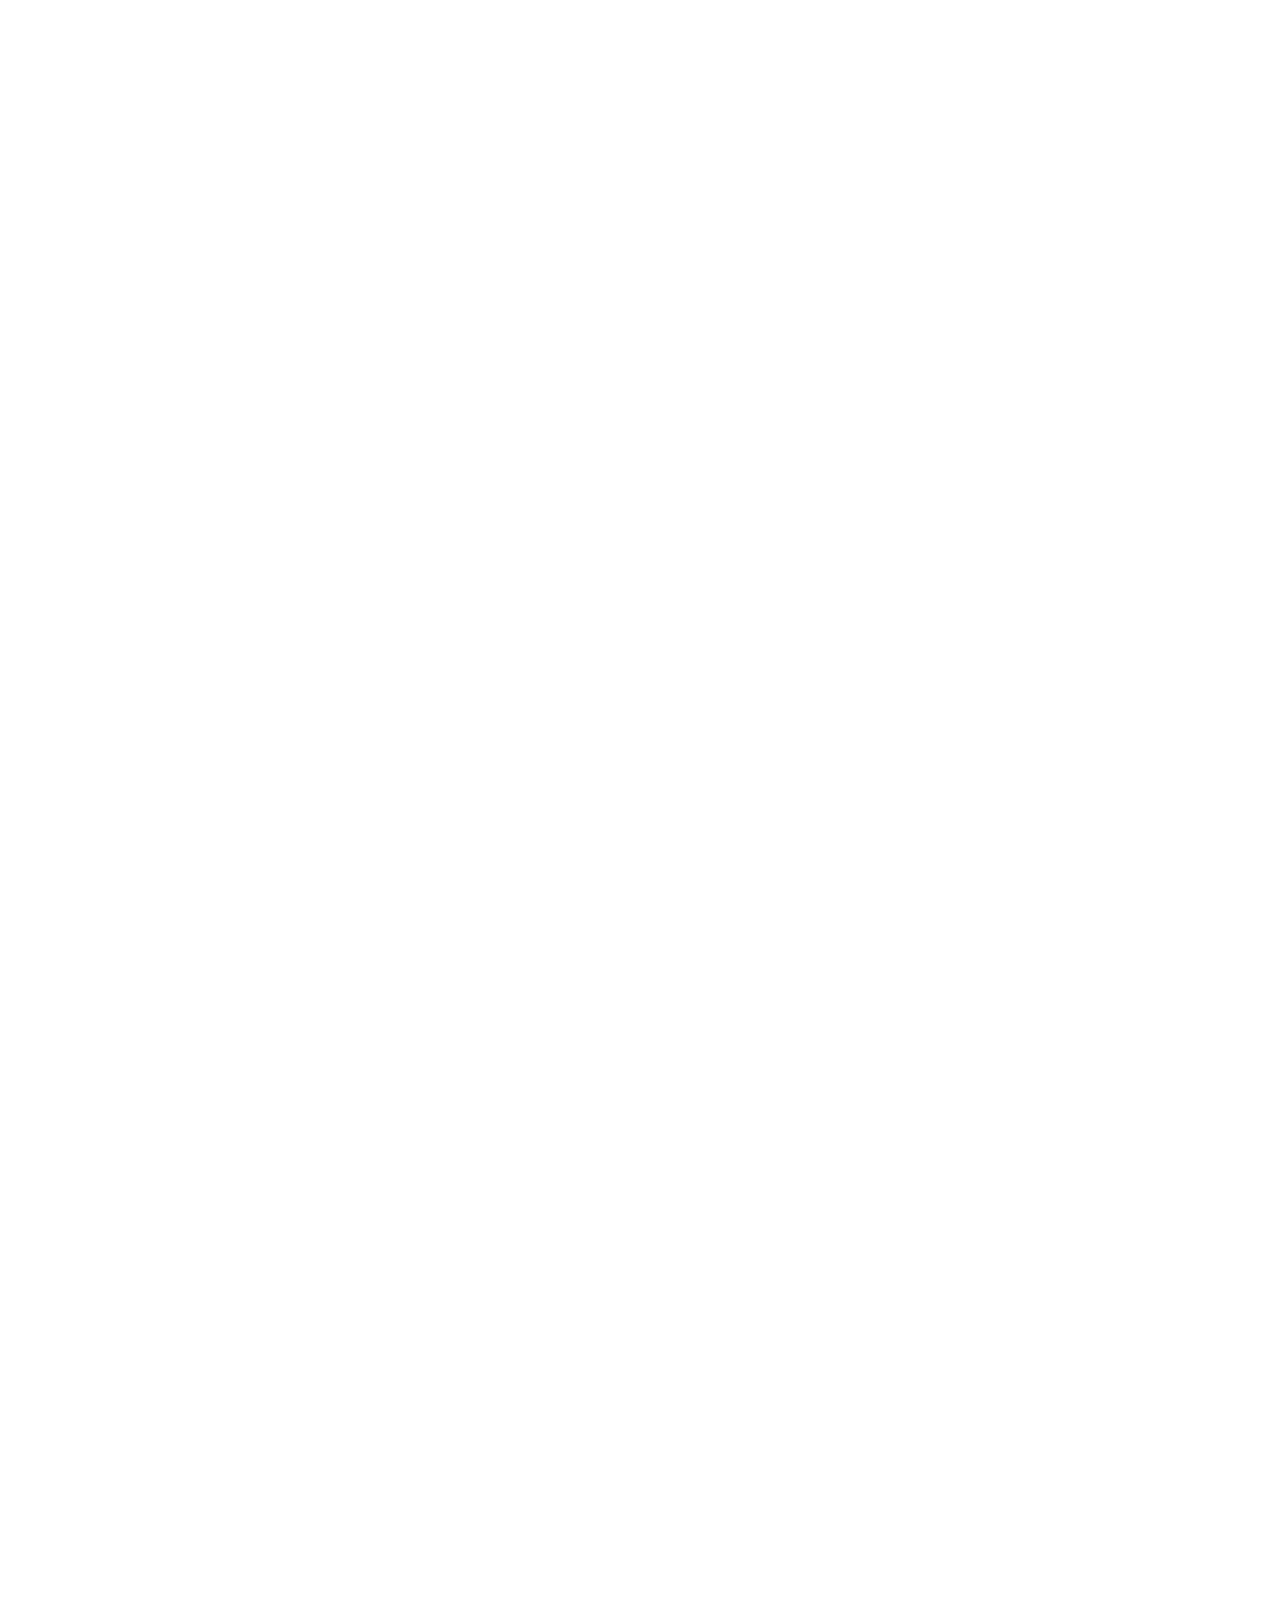
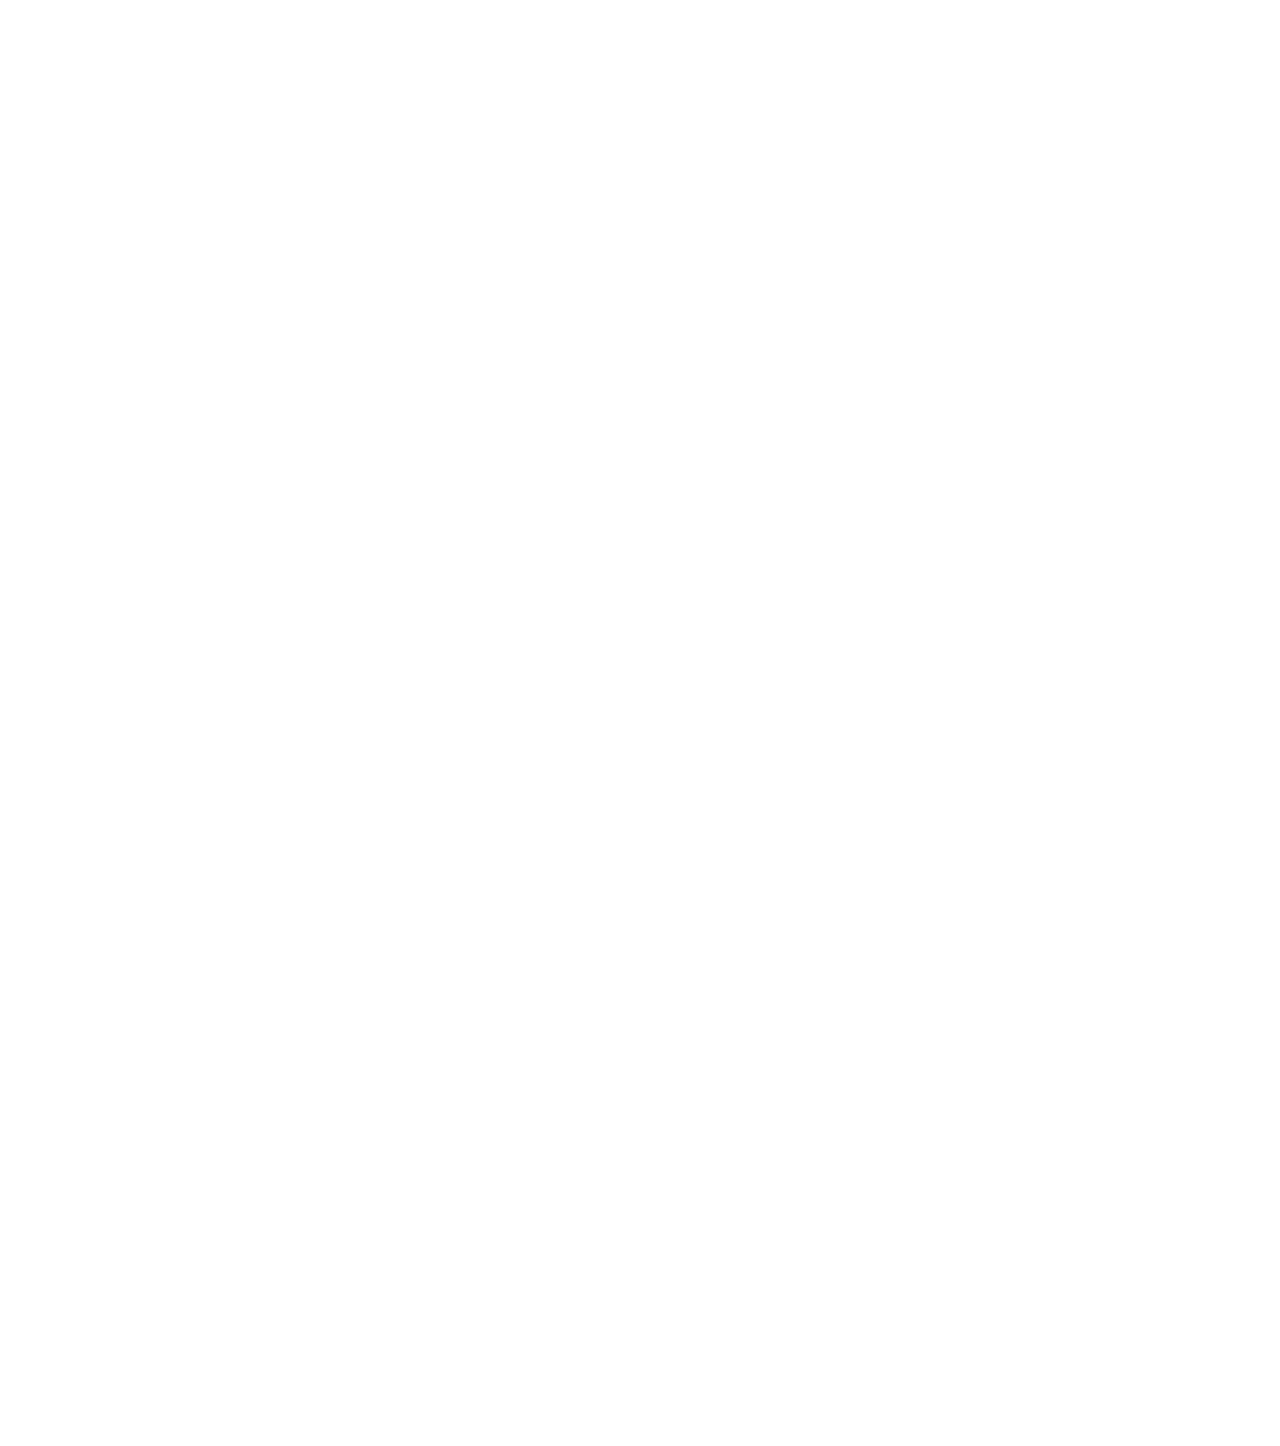
==== commit 45fc2cc5: "Update electrofira.html" ====
--- a/electrofira.html
+++ b/electrofira.html
@@ -21,7 +21,7 @@
         display: block;
         margin: 0 auto;
         position: relative;
-        background: black;
+        background: white;
         /* background: url('images/maquette2.jpg'); */
         font-family: 'Fira Code', monospace;
       }
@@ -62,30 +62,6 @@
           #000AFF 66.15%, #8F00FF 77.08%,
           #FF00F5 86.98%, #FF002E 100%);
         }
-      h1 {
-        position: absolute;
-        width: 664px;
-        height: 111px;
-        left: 97px;
-        top: 57px;
-        font-weight: bold;
-        font-size: 83px;
-        letter-spacing: 0.1em;
-        text-transform: uppercase;
-        /* border: 1px solid #FFFFFF; */
-        color: white;
-      }
-      h2 {position: absolute;
-        /* width: 557px; */
-        height: 56px;
-        left: 539px;
-        top: 266px;
-        font-weight: bold;
-        font-size: 43px;
-        letter-spacing: 0.05em;
-        text-transform: uppercase;
-        color: #FFFFFF;
-      }
       .subtitle {
         position: absolute;
         /* width: 620px; */
@@ -99,137 +75,172 @@
       }
       .blacksquare2 {
         position: absolute;
-        width: 1170px;
+        width: 1121px;
         height: 358px;
-        left: -49px;
+        /* left: -49px; */
         top: 90px;
-        background: #000000;
+        /* background: #000000; */
         border: 1px solid #FFFFFF;
         box-sizing: border-box;
       }
       .txtintro {
         position: absolute;
-width: 470px;
-height: 78px;
-left: 434px;
-top: 601px;
-font-weight: normal;
-font-size: 20px;
-line-height: 26px;
-color: #FFFFFF;
+        width: 470px;
+        height: 78px;
+        left: 434px;
+        top: 601px;
+        font-weight: normal;
+        font-size: 20px;
+        line-height: 26px;
+        color: #FFFFFF;
       }
       .points {
         position: absolute;
-width: 157.56px;
-height: 122.37px;
-left: 1155px;
-top: 53px;
+        width: 157.56px;
+        height: 122.37px;
+        left: 1050px;
+        top: 53px;
+      }
+      .img1 {
+        position: absolute;
+        width: 1280px;
+        height: 834px;
+        left: 0px;
+        top: 0px;
+      }
+      .img2 {
+        position: absolute;
+        width: 1280px;
+        height: 3278px;
+        left: 0px;
+        top: 1237px;
+      }
+      .imgdecosection1 {
+        position: absolute;
+        width: 402px;
+        height: 402px;
+        left: 889px;
+        top: 831px;
+      }
+      #txt1a {
+        position: absolute;
+        width: 420px;
+        height: 37px;
+        left: 70px;
+        top: 901px;
+      }
+      #txt1b {
+        position: absolute;
+        width: 17px;
+        height: 37px;
+        left: 473px;
+        top: 1130px;
+      }
+      #txtsection1 {
+        position: absolute;
+        width: 563px;
+        height: 144px;
+        left: 245px;
+        top: 962px;
+        color: #000000;
+      }
+      #txt2a {
+        position: absolute;
+        width: 370px;
+        height: 37px;
+        left: 70px;
+        top: 4585px;
+      }
+      #txt2b {
+        position: absolute;
+        width: 17px;
+        height: 37px;
+        left: 423px;
+        top: 4814px;
+      }
+      #txtsection2 {
+        position: absolute;
+        width: 518px;
+        height: 144px;
+        left: 245px;
+        top: 4646px;
+      }
+      #txt3a {
+        position: absolute;
+        width: 300px;
+        height: 37px;
+        left: 70px;
+        top: 6260px;
+        letter-spacing: 0.1em;
+      }
+      #txt3b {
+        position: absolute;
+        width: 17px;
+        height: 37px;
+        left: 345px;
+        top: 6537px;
+      }
+      #txtsection3 {
+        position: absolute;
+        width: 518px;
+        height: 192px;
+        left: 245px;
+        top: 6321px;
+        letter-spacing: 0.1em;
+      }
+      #txt4a {
+
+      }
+      #txt4b {
+
+      }
+      #txtsection4 {
+
+      }
+      .imglink1 {
+        position: absolute;
+        width: 501px;
+        height: 1604px;
+        left: 95px;
+        top: 1227px;
       }
     </style>
   </head>
 
   <body>
+    <div class="img1">
+      <img src="images/img1.jpg" alt="">
+    </div>
+    <div class="img2">
+      <img src="images/img2.jpg" alt="">
+    </div>
+    <div class="imglink1">
+      <img src="images/link1.png" alt="">
+    </div>
+    <div class="imgdecosection1">
+      <img src="images/decosection1.png" alt="">
+    </div>
     <div class="cadre">Электронная музыка Электронная музыка Электронная музыка Электронная музыка Электронная музыка Электронная музыка</div>
     <div class="blacksquare2"></div>
     <div class="fluosquare"></div>
     <div class="blacksquare"></div>
     <h1>WELCOME</h1>
     <h2>TO THE ELECTRO WORLD</h2>
+    <div class="points"><img src="images/points.png" alt=""></div>
     <div class="subtitle">Электронная музыка и ее невероятные инструменты</div>
-    <div style="position: absolute;
-                  width: 36.09px;
-                  height: 36.09px;
-                  left: 137.47px;
-                  top: 559px;
-                  background: #FFFFFF;">
-    </div>
-    <div style="position: absolute;
-                  width: 36.09px;
-                  height: 36.09px;
-                  left: 137.47px;
-                  top: 597.73px;
-                  background: #FFFFFF;">
-    </div>
-    <div style="position: absolute;
-                  width: 36.09px;
-                  height: 36.09px;
-                  left: 98.73px;
-                  top: 597.73px;
-                  background: #FFFFFF;">
-    </div>
-    <div style="position: absolute;
-                  width: 36.09px;
-                  height: 36.09px;
-                  left: 137.47px;
-                  top: 636.47px;
-                  background: #FFFFFF;">
-    </div><div style="position: absolute;
-                  width: 36.09px;
-                  height: 36.09px;
-                  left: 176.2px;
-                  top: 636.47px;
-                  background: #FFFFFF;">
-    </div><div style="position: absolute;
-                  width: 36.09px;
-                  height: 36.09px;
-                  left: 98.73px;
-                  top: 675.2px;
-                  background: #FFFFFF;">
-    </div>
-    </div><div style="position: absolute;
-                  width: 36.09px;
-                  height: 36.09px;
-                  left: 60px;
-                  top: 713.94px;
-                  background: #FFFFFF;">
-    </div>
-    <div style="position: absolute;
-width: 36.09px;
-height: 36.09px;
-left: 60px;
-top: 636.47px;
-border: 1px solid #FFFFFF;
-box-sizing: border-box;">
-    </div>
-    <div style="position: absolute;
-    width: 36.09px;
-    height: 36.09px;
-    left: 98.73px;
-    top: 636.47px;
-    border: 1px solid #FFFFFF;
-    box-sizing: border-box;">
-    </div>
-    <div style="position: absolute;
-      width: 36.09px;
-      height: 36.09px;
-      left: 137.47px;
-      top: 675.2px;
-      border: 1px solid #FFFFFF;
-      box-sizing: border-box;">
-    </div>
-    <div style="position: absolute;
-      width: 36.09px;
-      height: 36.09px;
-      left: 253.67px;
-      top: 636.47px;
-      border: 1px solid #FFFFFF;
-      box-sizing: border-box;">
-    </div>
-<div class="txtintro">
-  Электронная музыка — музыка, созданная с использованием электромузыкальных инструментов и электронных технологий
-</div>
-<div style="position: absolute;
-            width: 284px;
-            height: 168px;
-            left: 389px;
-            top: 558px;
-            border: 1px solid #FFFFFF;">
-</div>
-<div class="points">
-  <img src="iamges/points.jpg" alt="">
-</div>
-
-
-
+    <div class="txtintro">Электронная музыка — музыка, созданная с использованием электромузыкальных инструментов и электронных технологий</div>
+
+    <h3 id="txt1a">==> . Новые инструменты {</h3>
+    <p id="txtsection1">Желание композиторов создавать электронные инструменты восходит к концу девятнадцатого века. Первые инструменты были результатом зачастую долгих исследований. Первоначально это исследование было направлено на расширение оркестрового инструментария и на возможность исследования новых тембров.</p>
+    <h3 id="txt1b">}</h3>
+    <h3 id="txt2a">==> . К 1940-м годам {</h3>
+    <p id="txtsection2">магнитная аудиокассета позволила музыкантам записывать звуки, а затем изменять их, изменяя скорость или направление ленты, что привело к развитию электроакустической магнитофонной музыки или «Musique concrète» в 1940-х годах в Египте и Франции.</p>
+    <h3 id="txt2b">}</h3>
+    <h3 id="txt3a">==> . Музыка, {</h3>
+    <p id="txtsection3">созданная исключительно с помощью электронных генераторов, была впервые произведена в Германии в 1953 году. Электронная музыка также была создана в Японии и Соединенных Штатах, начиная с 1950-х годов. Важным новым событием стало появление компьютеров для сочинения музыки.</p>
+    <h3 id="txt3b">}</h3>
+    <h3 id="txt4a">==> . К 1940-м годам {</h3>
+    <p id="txtsection4">магнитная аудиокассета позволила музыкантам записывать звуки, а затем изменять их, изменяя скорость или направление ленты, что привело к развитию электроакустической магнитофонной музыки или «Musique concrète» в 1940-х годах в Египте и Франции.</p>
+    <h3 id="txt4b">}</h3>
   </body>
 </html>
--- a/stylesheets/style.css
+++ b/stylesheets/style.css
@@ -0,0 +1,3 @@
+@import 'reset.css';
+/* @import url('https://fonts.googleapis.com/css2?family=Fira+Code:wght@300;400;500;600;700&display=swap'); */
+/* @import "layout.css"; */
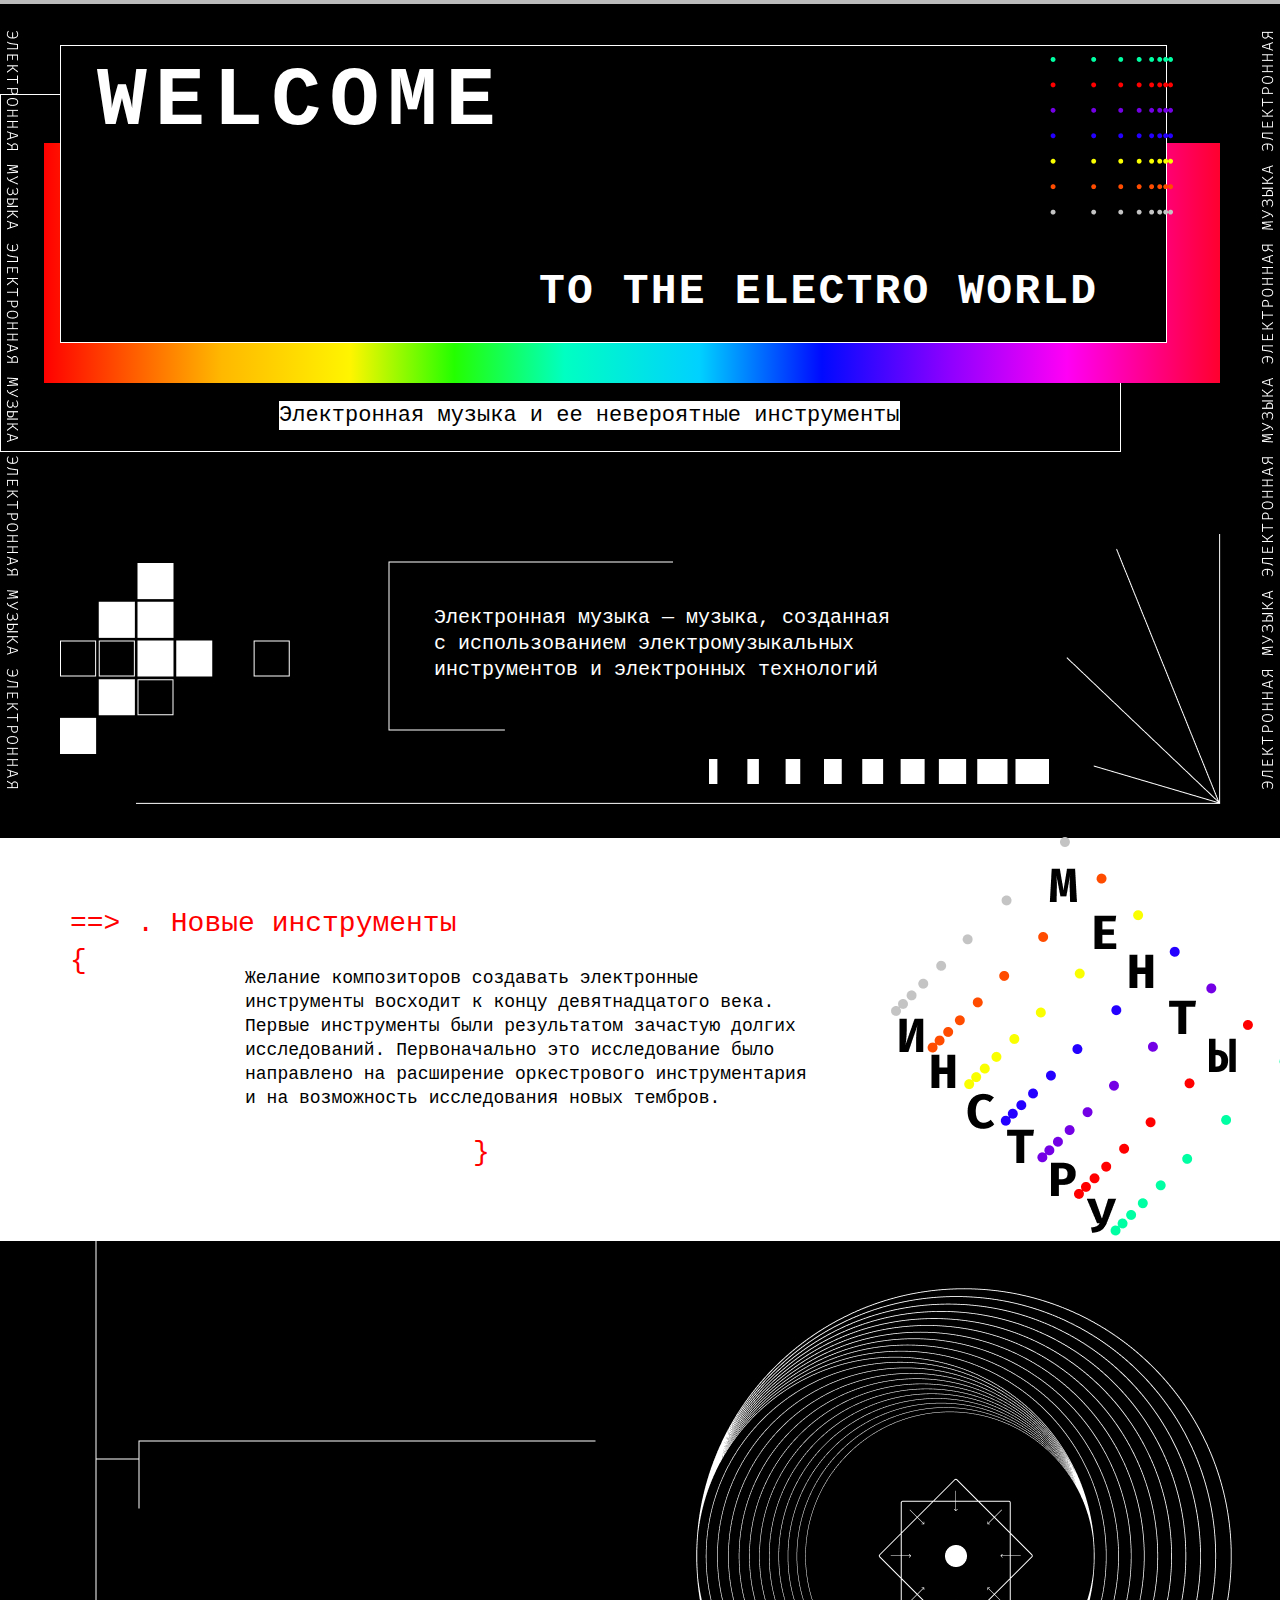
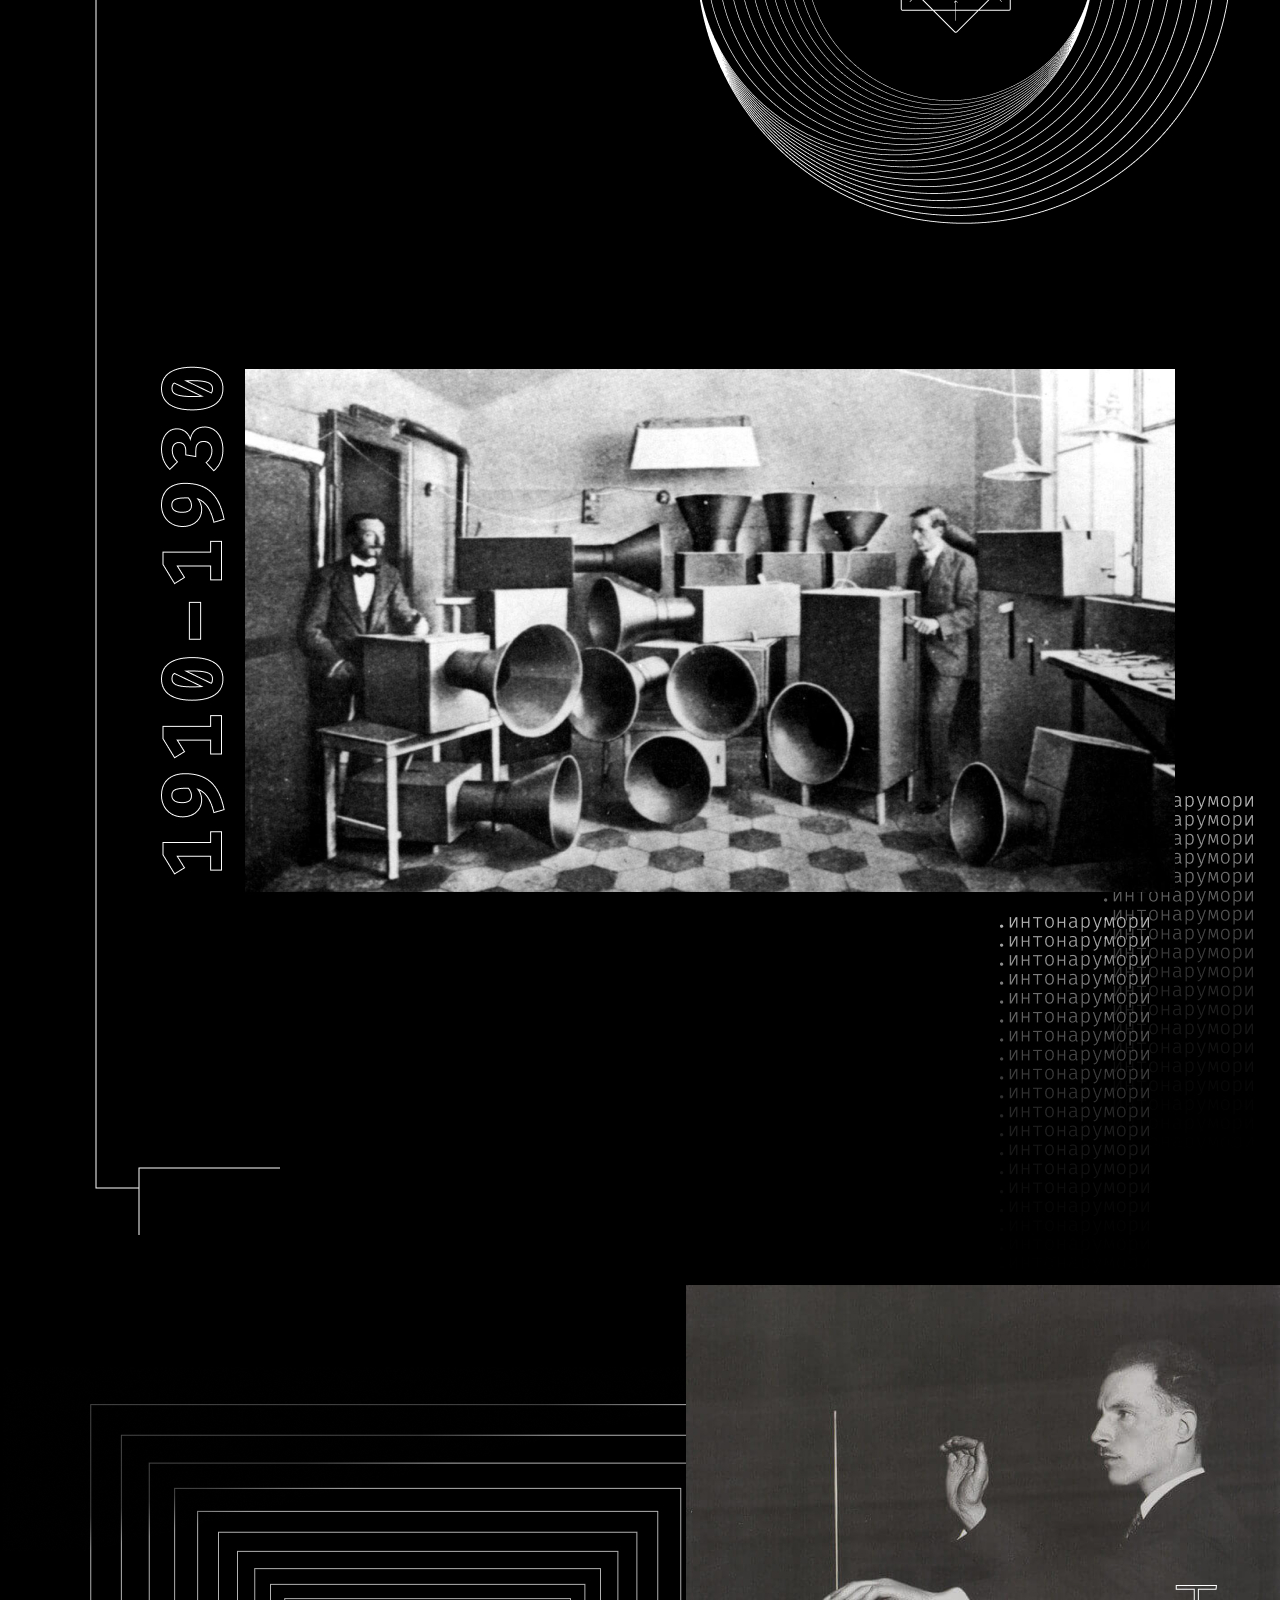
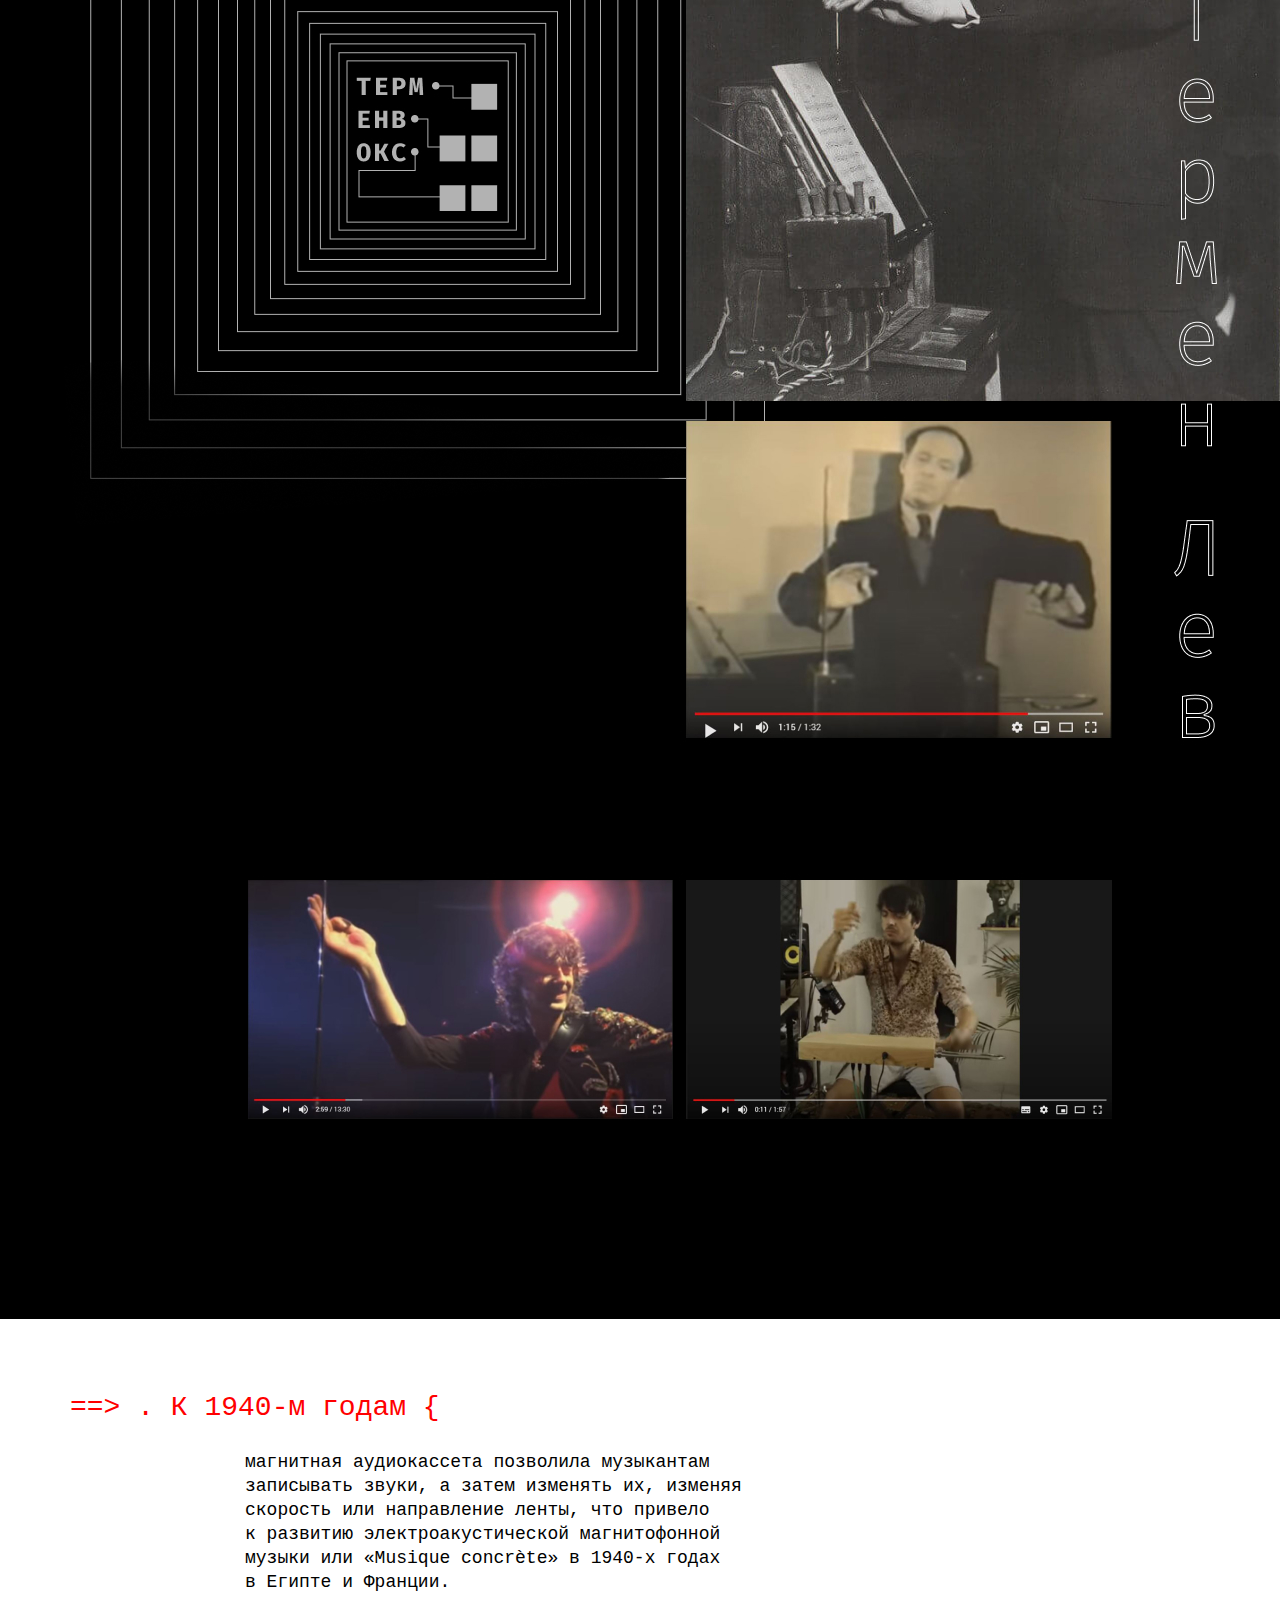
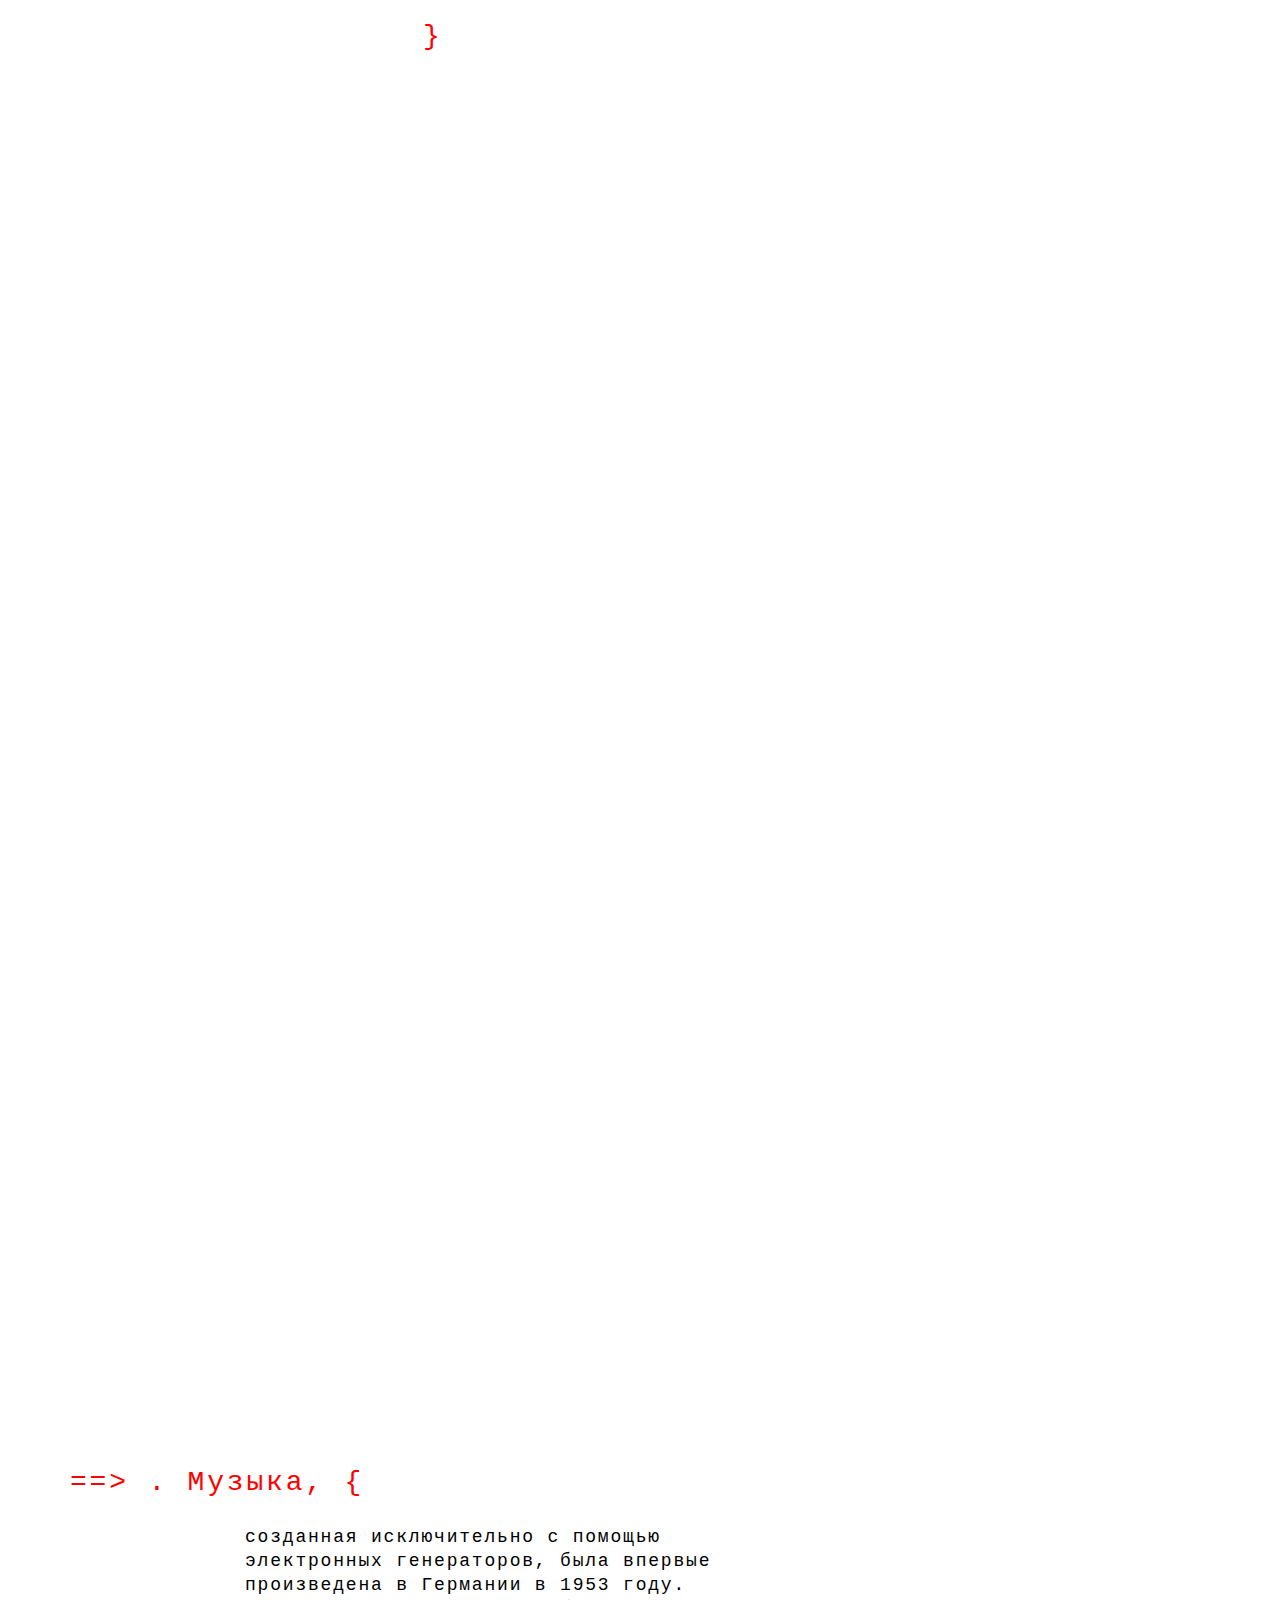
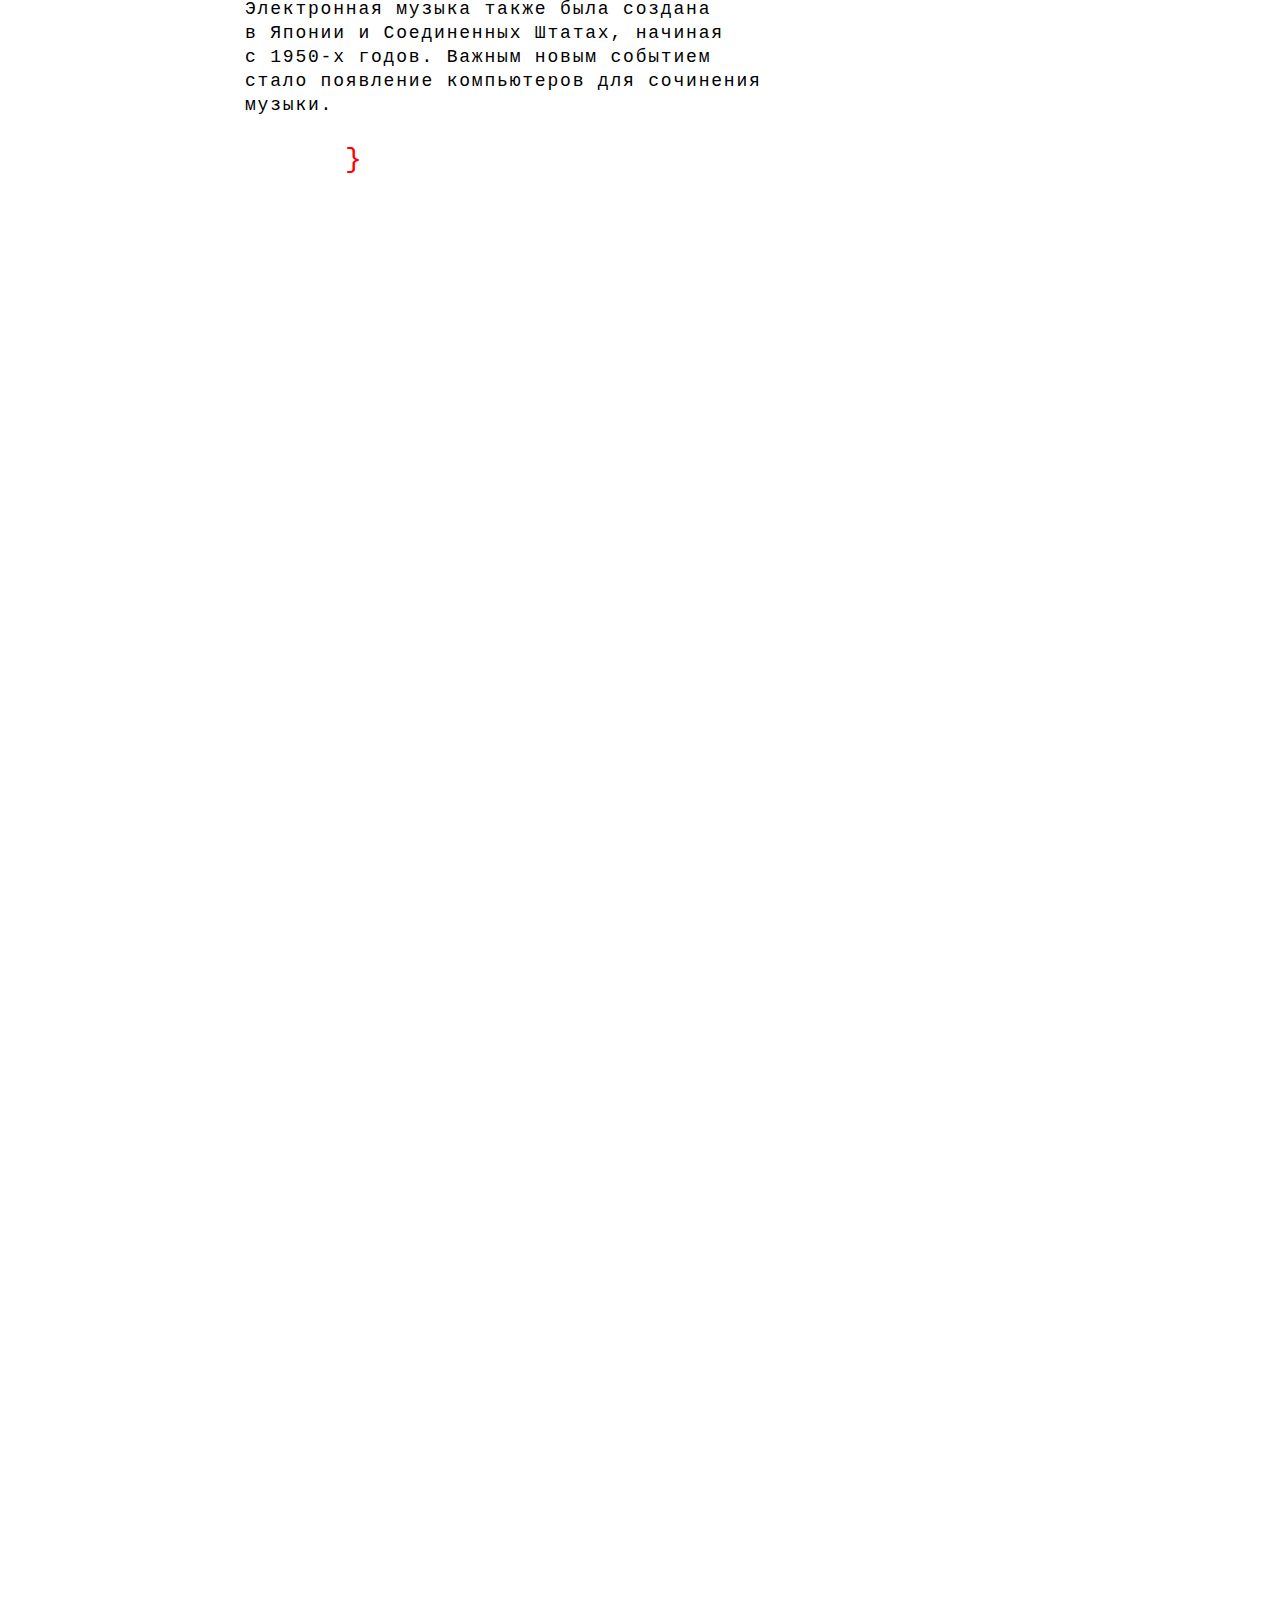
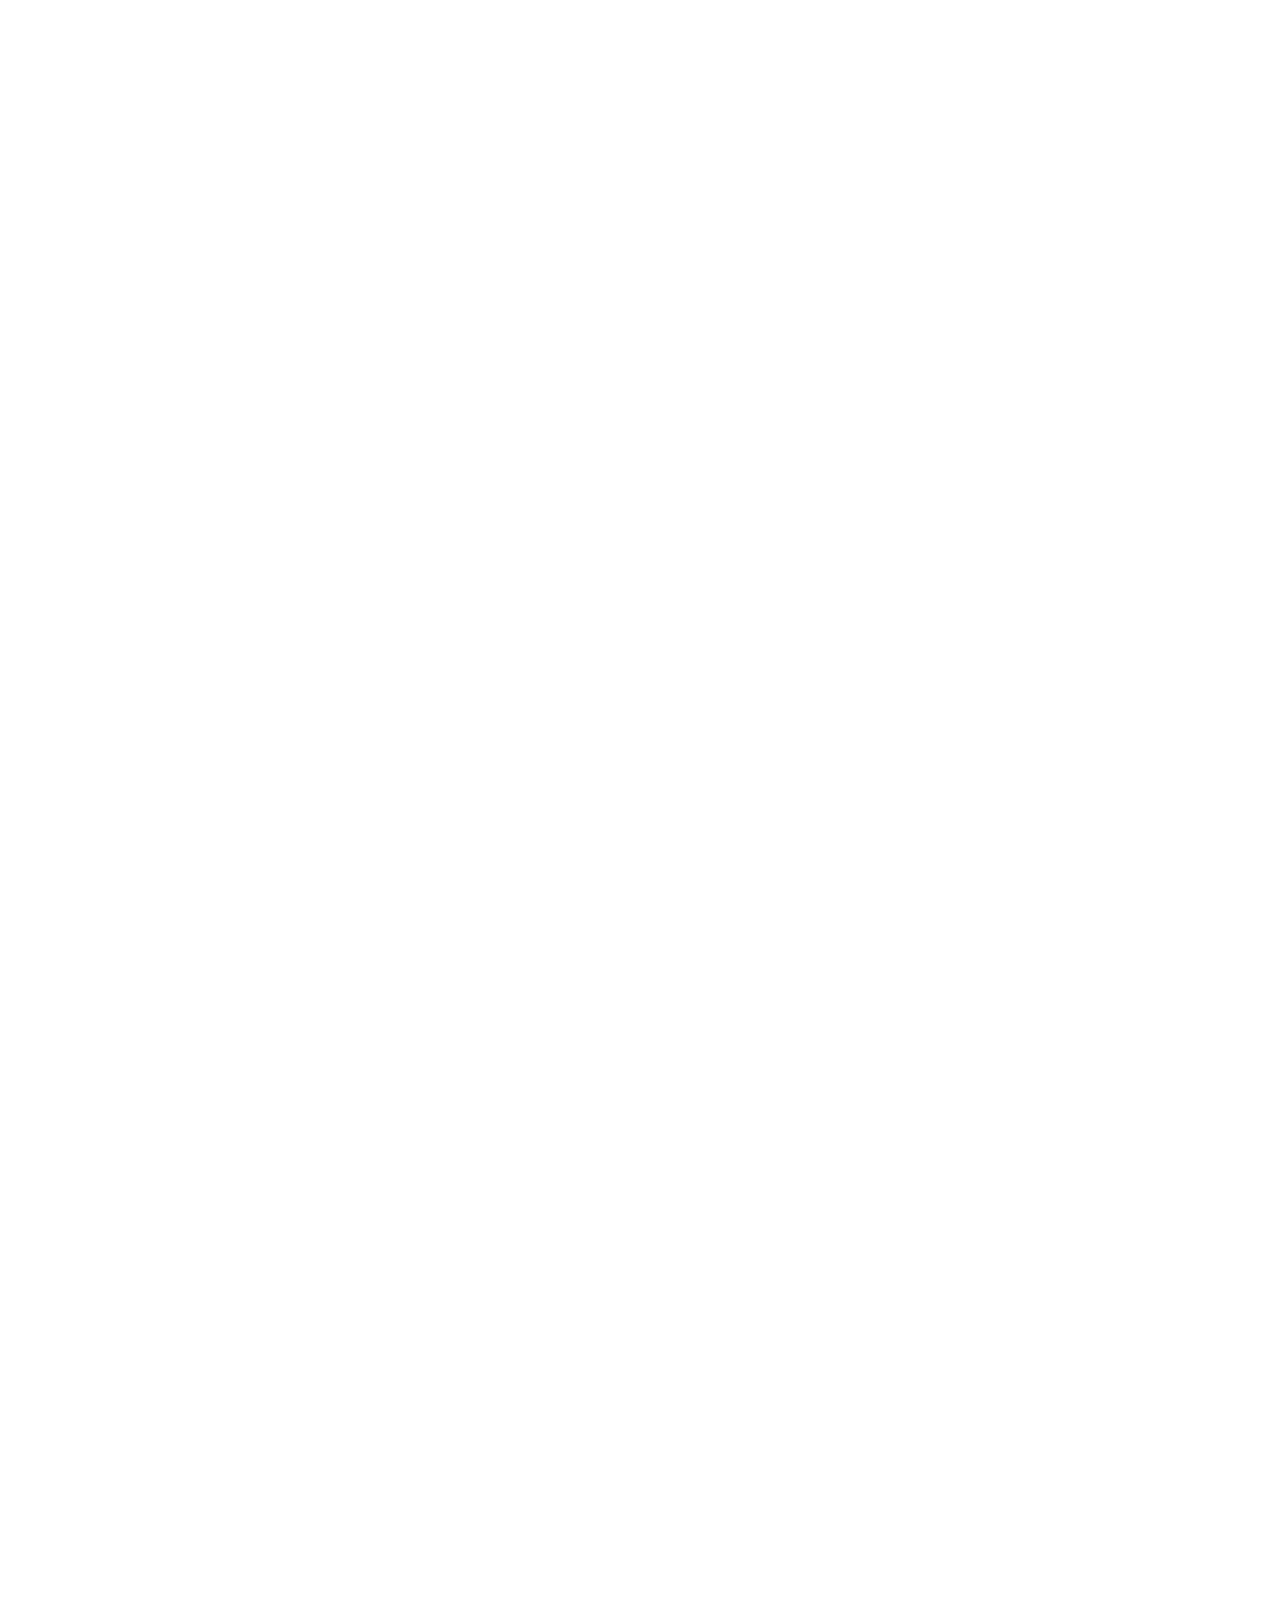
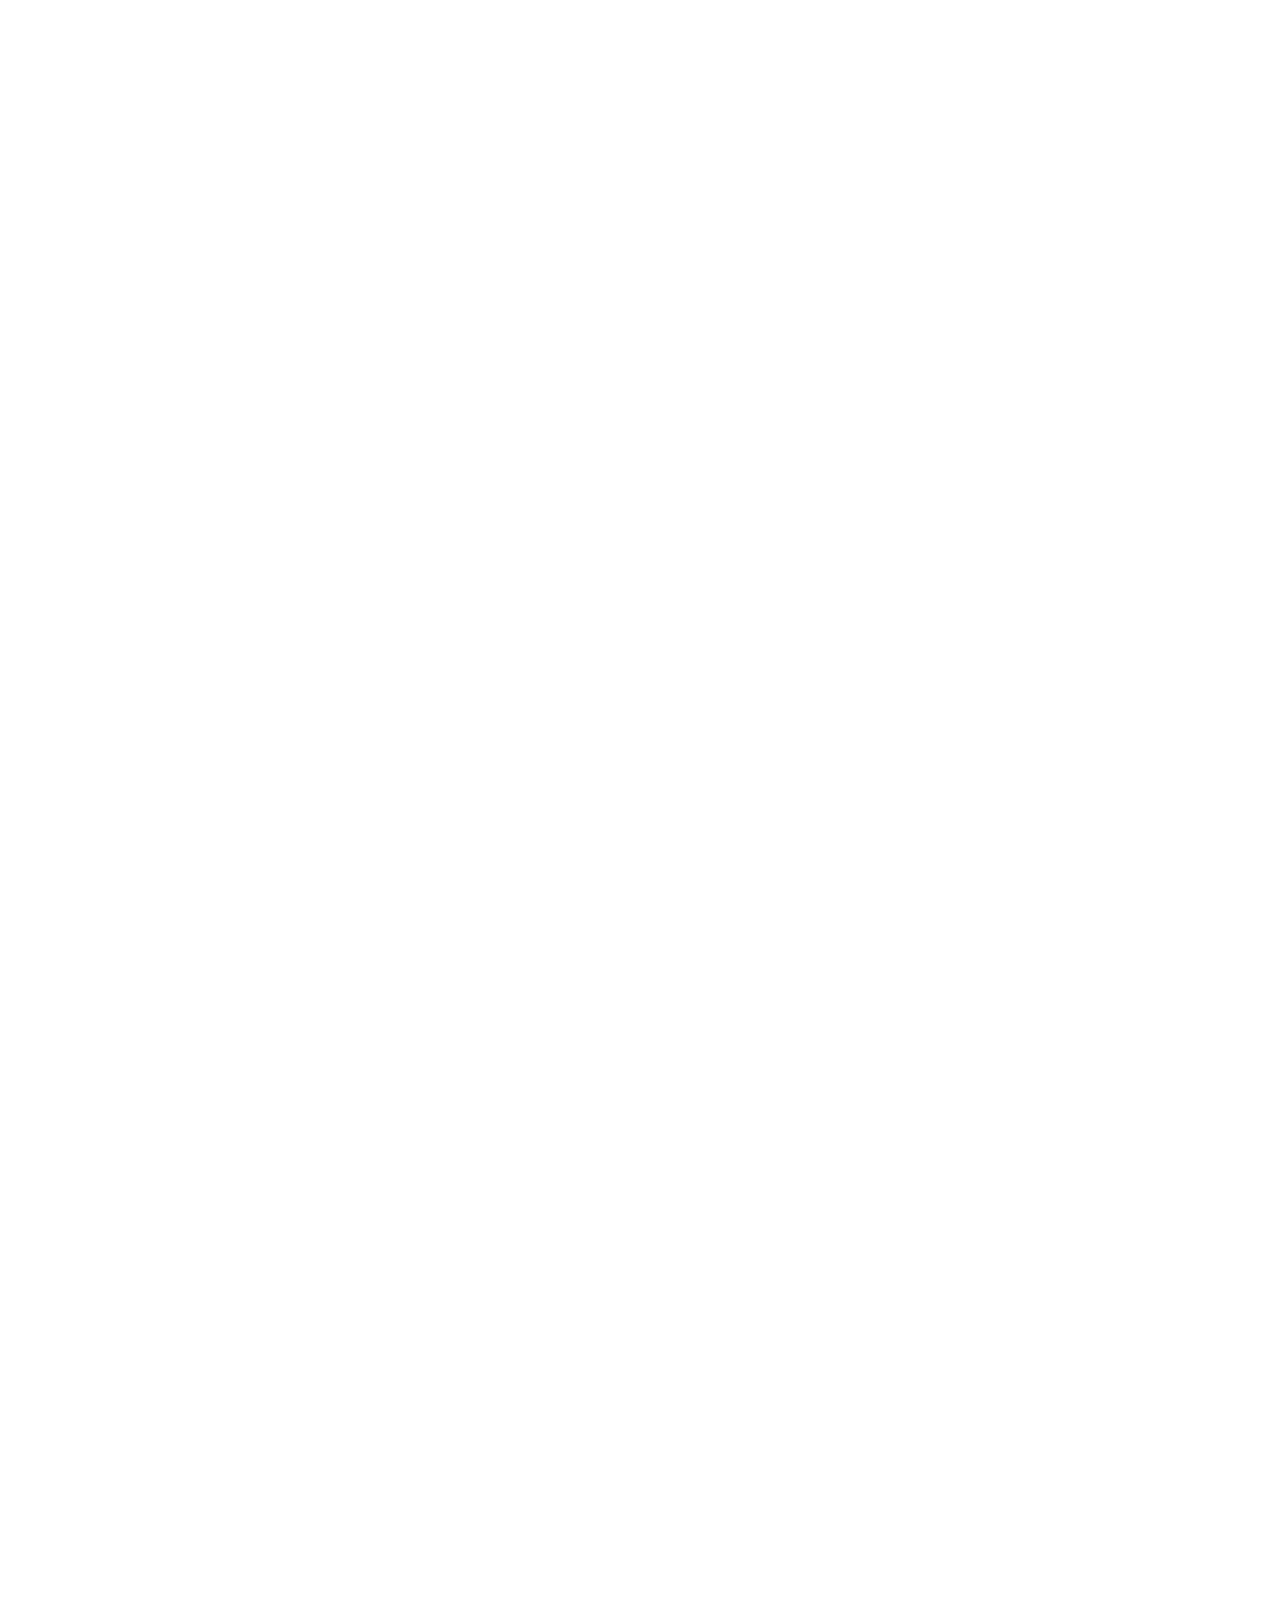
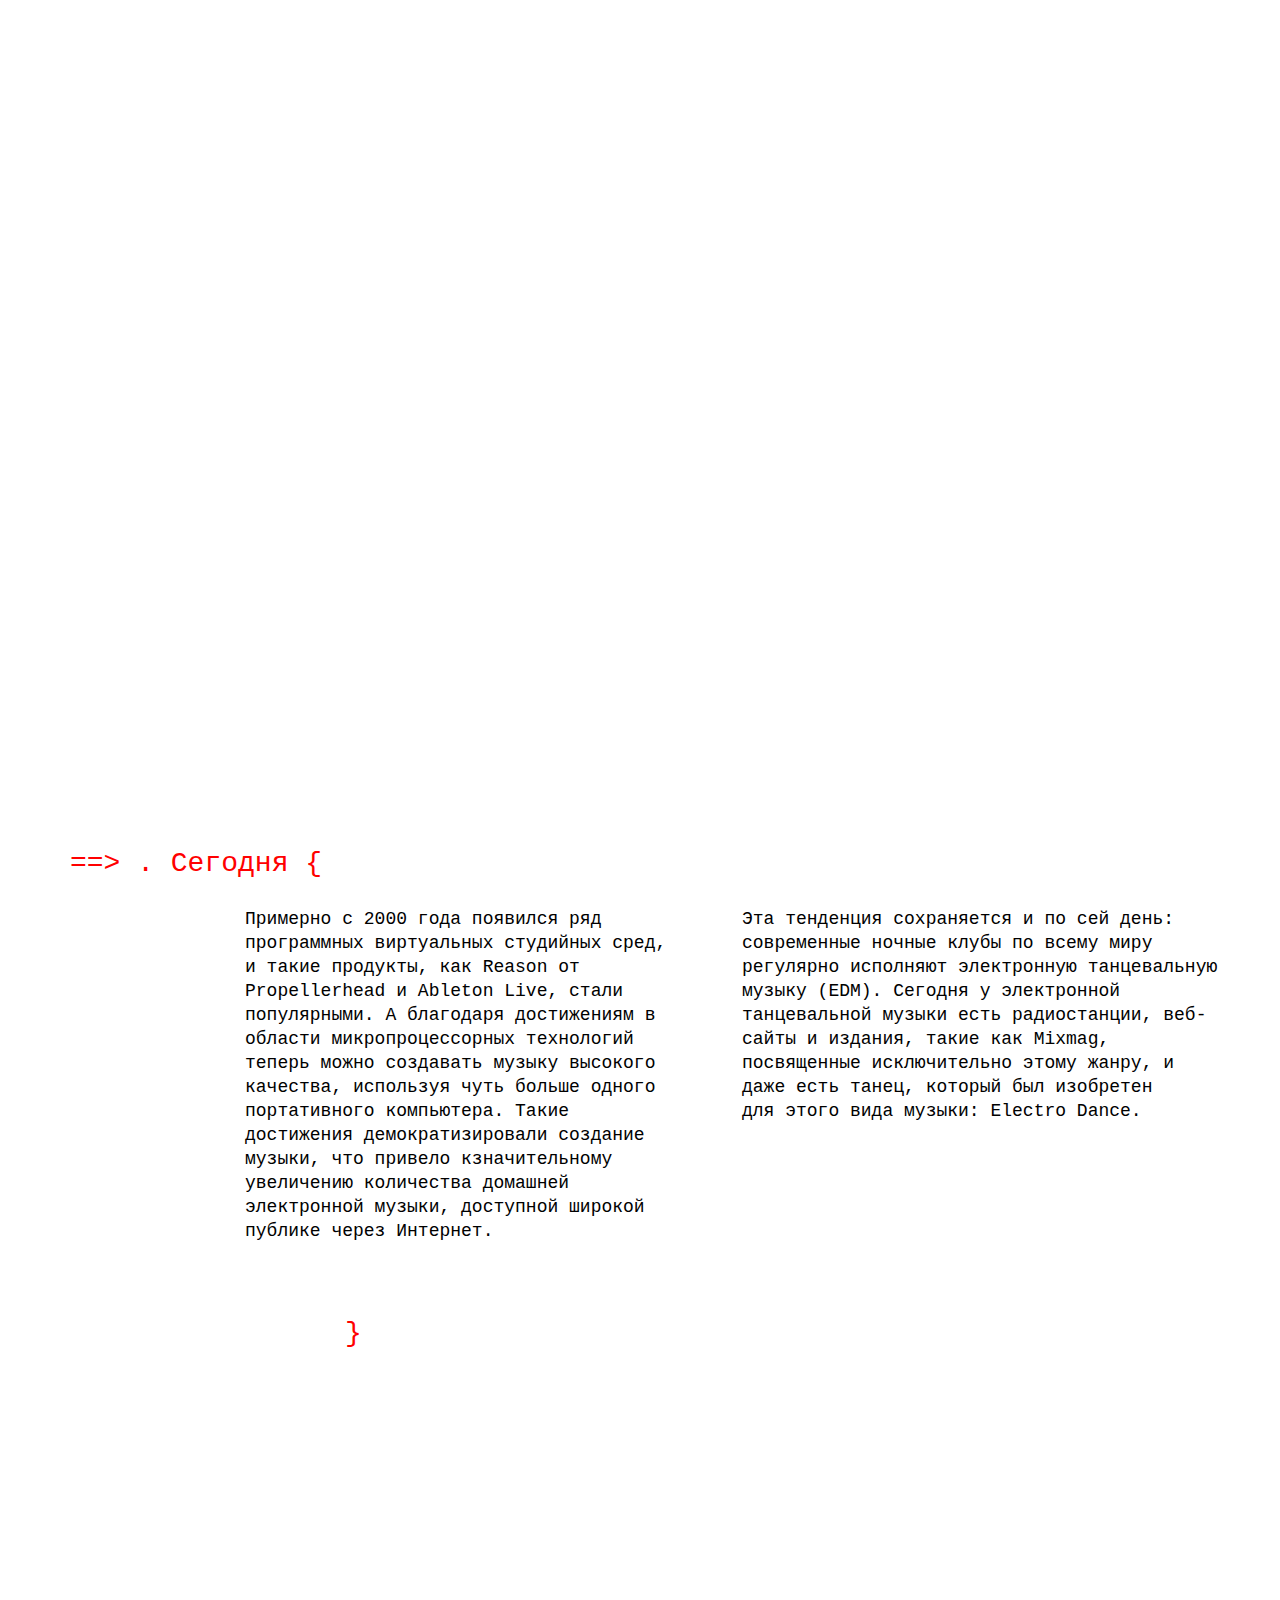
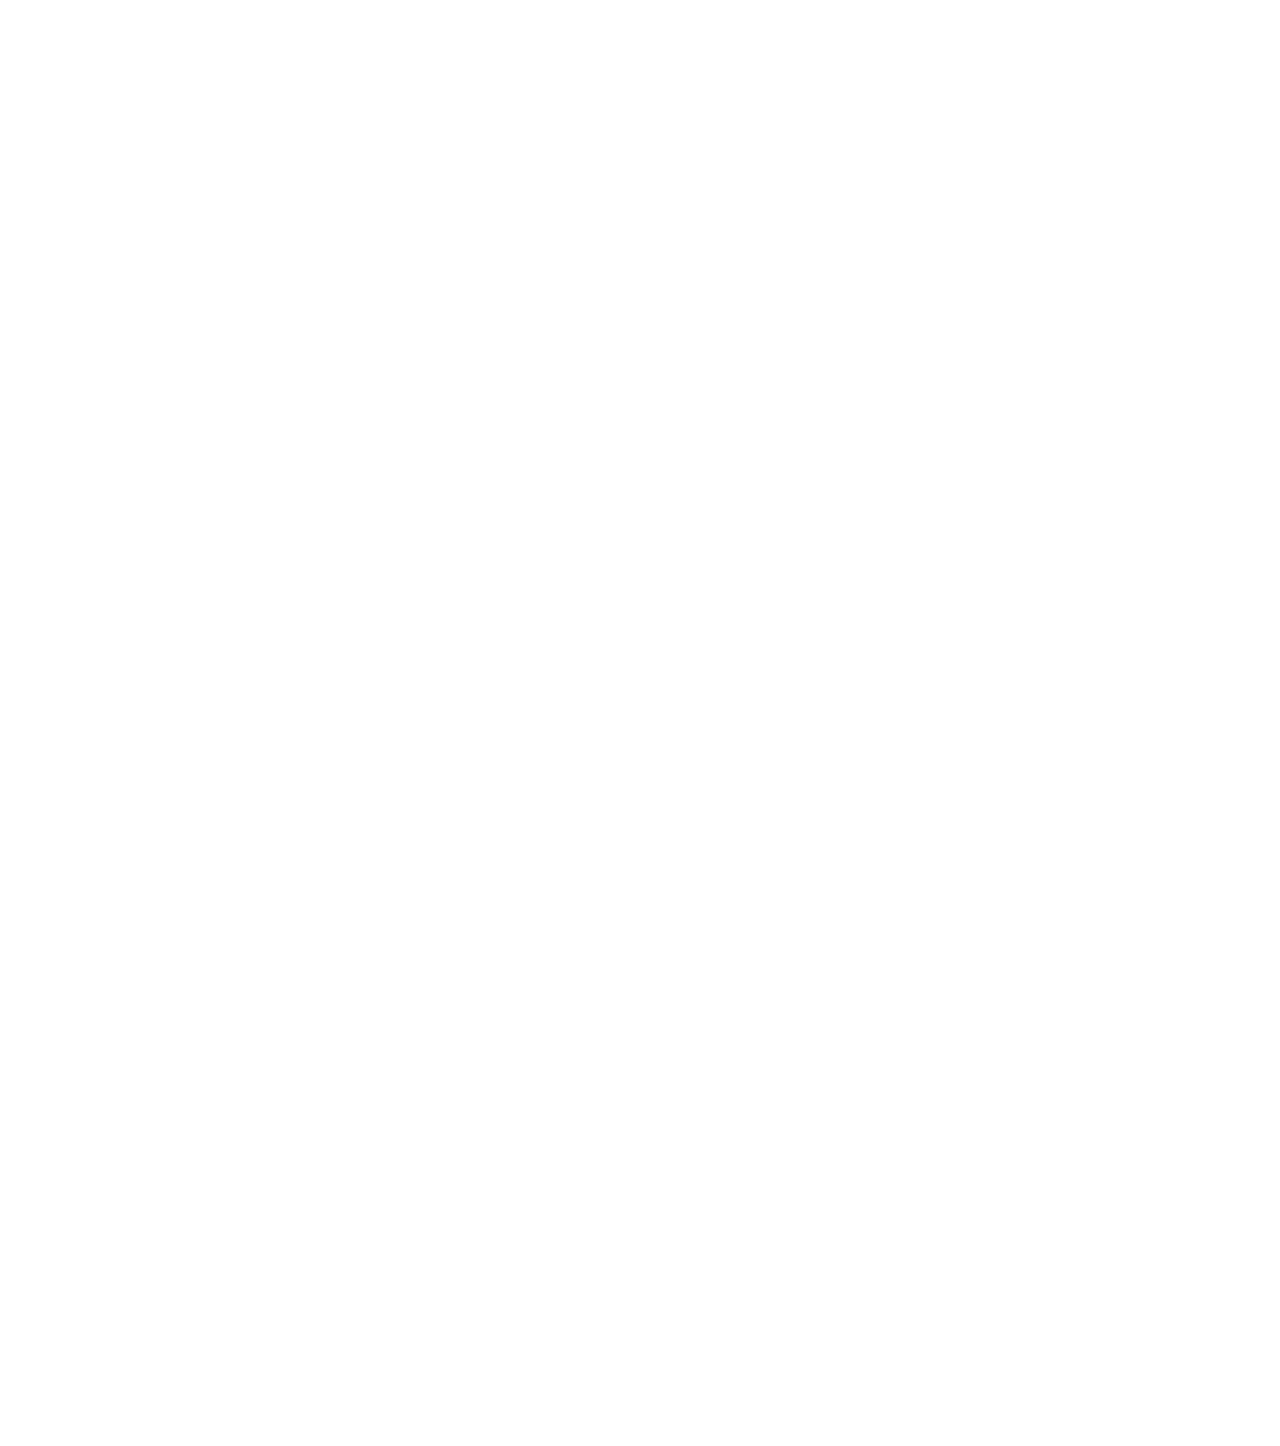
==== commit 100d2ba5: "Update electrofira.html" ====
--- a/electrofira.html
+++ b/electrofira.html
@@ -189,13 +189,32 @@
         letter-spacing: 0.1em;
       }
       #txt4a {
-
+        position: absolute;
+        width: 292px;
+        height: 37px;
+        left: 70px;
+        top: 12041px;
       }
       #txt4b {
-
-      }
-      #txtsection4 {
-
+        position: absolute;
+        width: 17px;
+        height: 37px;
+        left: 345px;
+        top: 12511px;
+      }
+      #txtsection4a {
+        position: absolute;
+        width: 441px;
+        height: 384px;
+        left: 245px;
+        top: 12103px;
+      }
+      #txtsection4b {
+        position: absolute;
+        width: 478px;
+        height: 240px;
+        left: 742px;
+        top: 12103px;
       }
       .imglink1 {
         position: absolute;
@@ -203,6 +222,20 @@
         height: 1604px;
         left: 95px;
         top: 1227px;
+      }
+      .img3 {
+        position: absolute;
+        width: 1280px;
+        height: 1431px;
+        left: 0px;
+        top: 4759px;
+      }
+      .img4 {
+        position: absolute;
+        width: 1280px;
+        height: 5327px;
+        left: 0px;
+        top: 6644px;
       }
     </style>
   </head>
@@ -239,8 +272,14 @@
     <h3 id="txt3a">==> . Музыка, {</h3>
     <p id="txtsection3">созданная исключительно с помощью электронных генераторов, была впервые произведена в Германии в 1953 году. Электронная музыка также была создана в Японии и Соединенных Штатах, начиная с 1950-х годов. Важным новым событием стало появление компьютеров для сочинения музыки.</p>
     <h3 id="txt3b">}</h3>
-    <h3 id="txt4a">==> . К 1940-м годам {</h3>
-    <p id="txtsection4">магнитная аудиокассета позволила музыкантам записывать звуки, а затем изменять их, изменяя скорость или направление ленты, что привело к развитию электроакустической магнитофонной музыки или «Musique concrète» в 1940-х годах в Египте и Франции.</p>
+    <h3 id="txt4a">==> . Сегодня {</h3>
+    <p id="txtsection4a">Примерно с 2000 года появился ряд программных виртуальных студийных сред, и такие продукты, как Reason от Propellerhead и Ableton Live, стали популярными.
+    А благодаря достижениям в области микропроцессорных технологий теперь можно создавать музыку высокого качества, используя чуть больше одного портативного компьютера. Такие достижения демократизировали создание музыки, что привело кзначительному увеличению количества домашней электронной музыки, доступной широкой публике через Интернет.</p>
+    <p id="txtsection4b">Эта тенденция сохраняется и по сей день: современные ночные клубы по всему миру регулярно исполняют электронную танцевальную музыку (EDM). Сегодня у электронной танцевальной музыки есть радиостанции, веб-сайты и издания, такие как Mixmag, посвященные исключительно этому жанру, и даже есть танец, который был изобретен для этого вида музыки: Electro Dance.</p>
     <h3 id="txt4b">}</h3>
+
+    <div class="img3"><img src="images/img3.png" alt=""></div>
+    <div class="img4"><img src="images/img4.png" alt=""></div>
+
   </body>
 </html>
--- a/stylesheets/style.css
+++ b/stylesheets/style.css
@@ -1,3 +1,3 @@
 @import 'reset.css';
 /* @import url('https://fonts.googleapis.com/css2?family=Fira+Code:wght@300;400;500;600;700&display=swap'); */
-/* @import "layout.css"; */
+@import "layout.css";
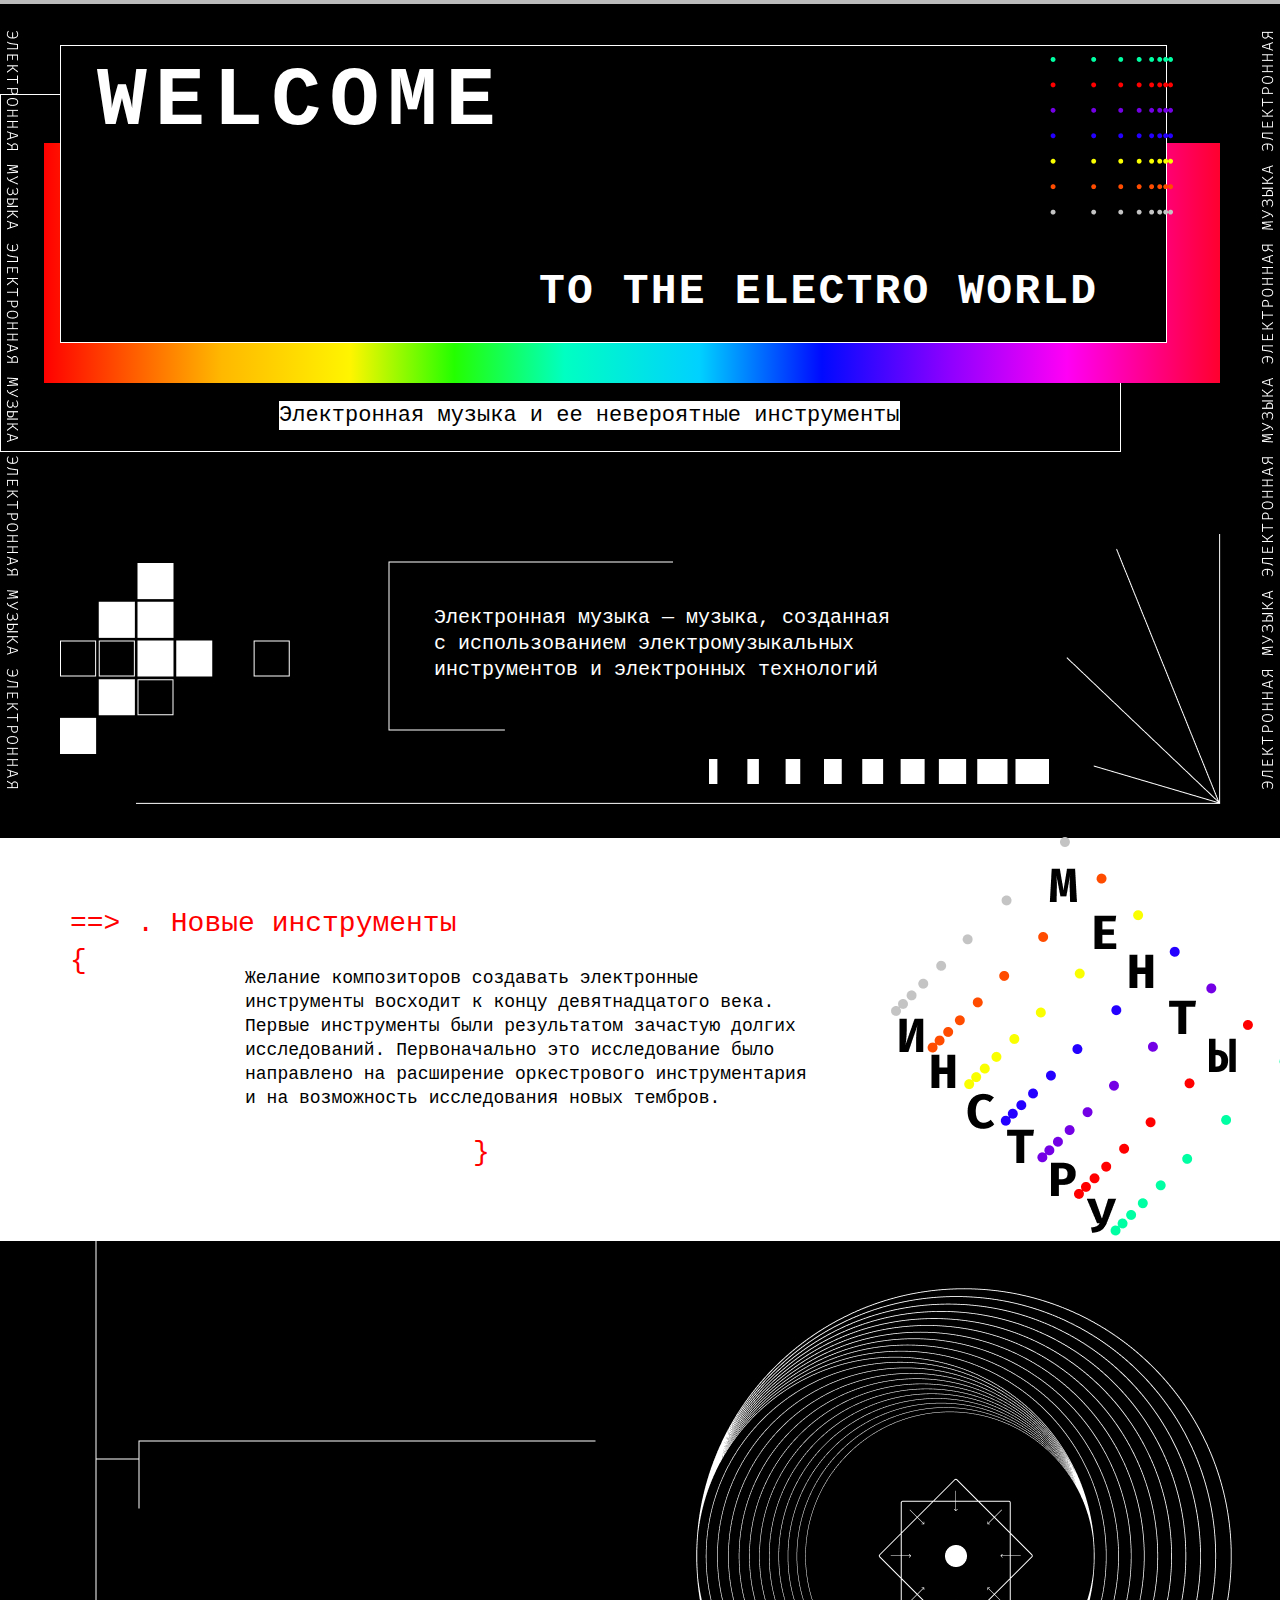
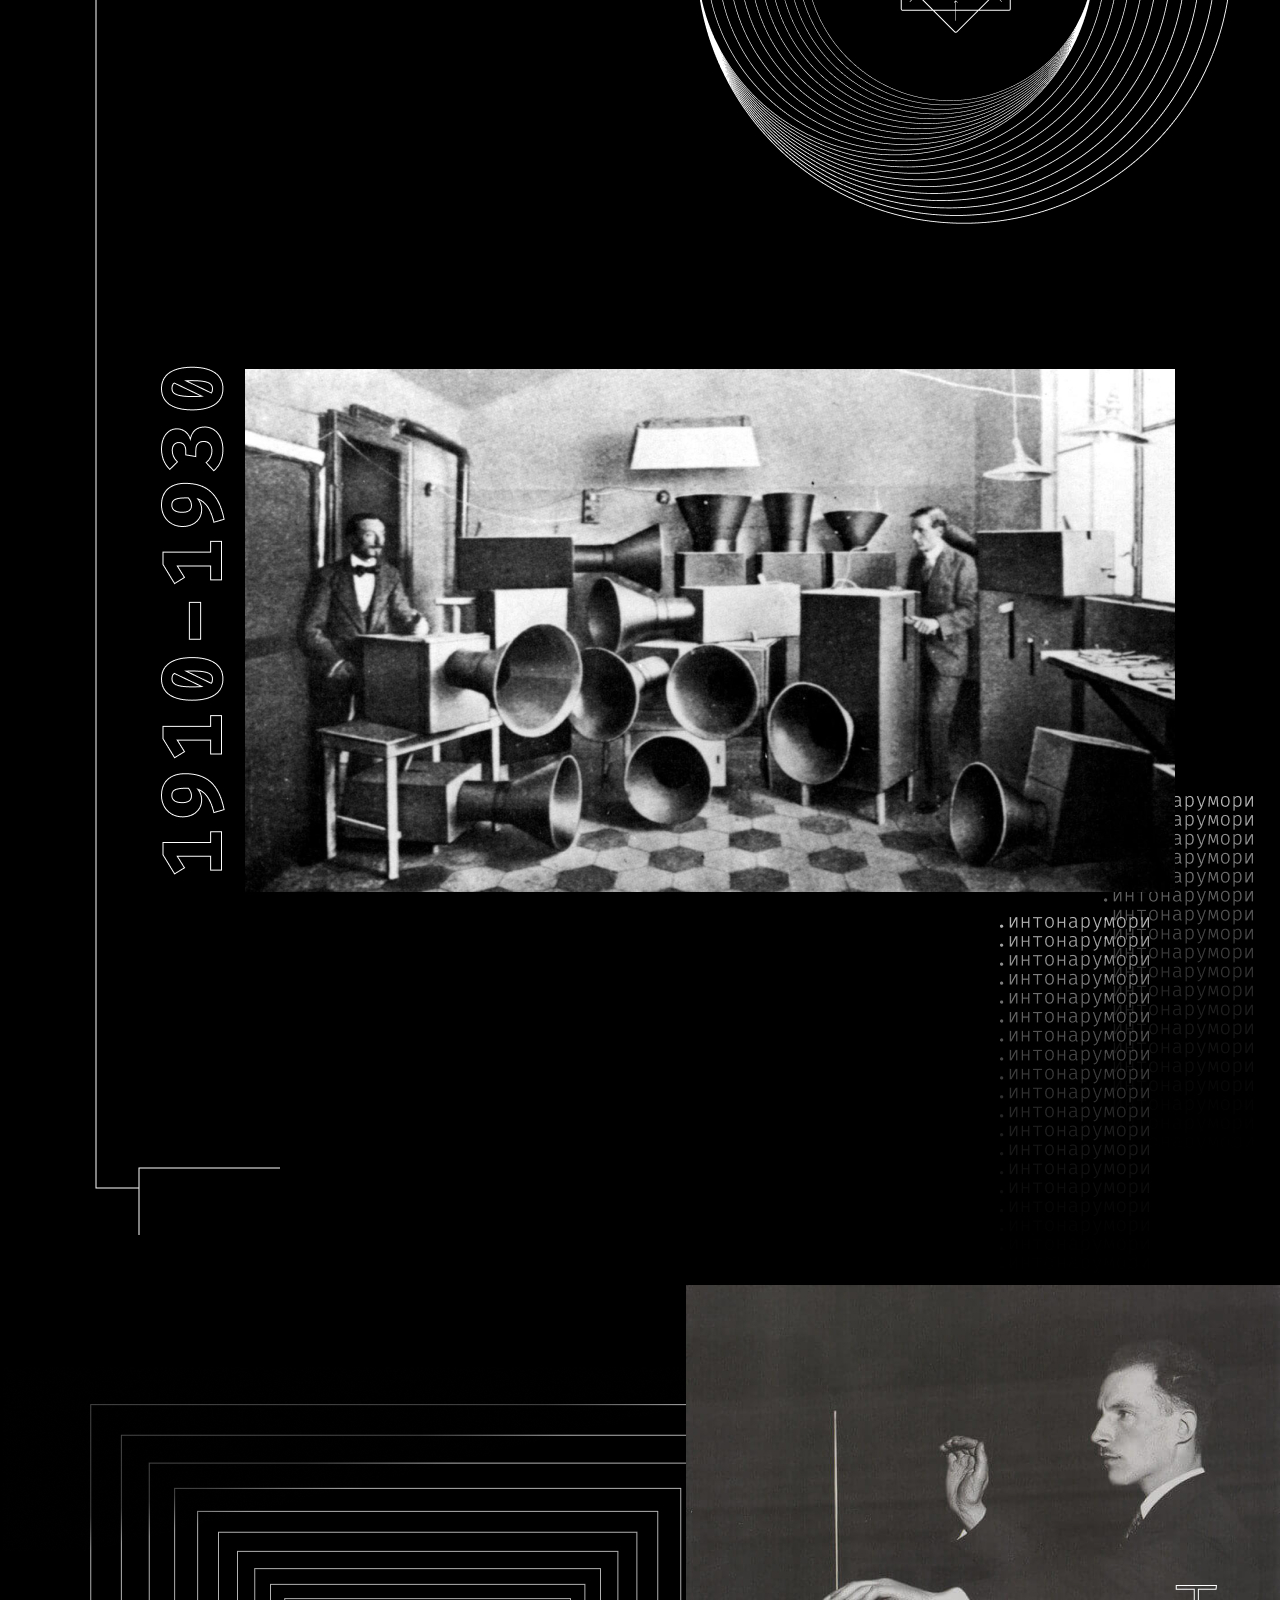
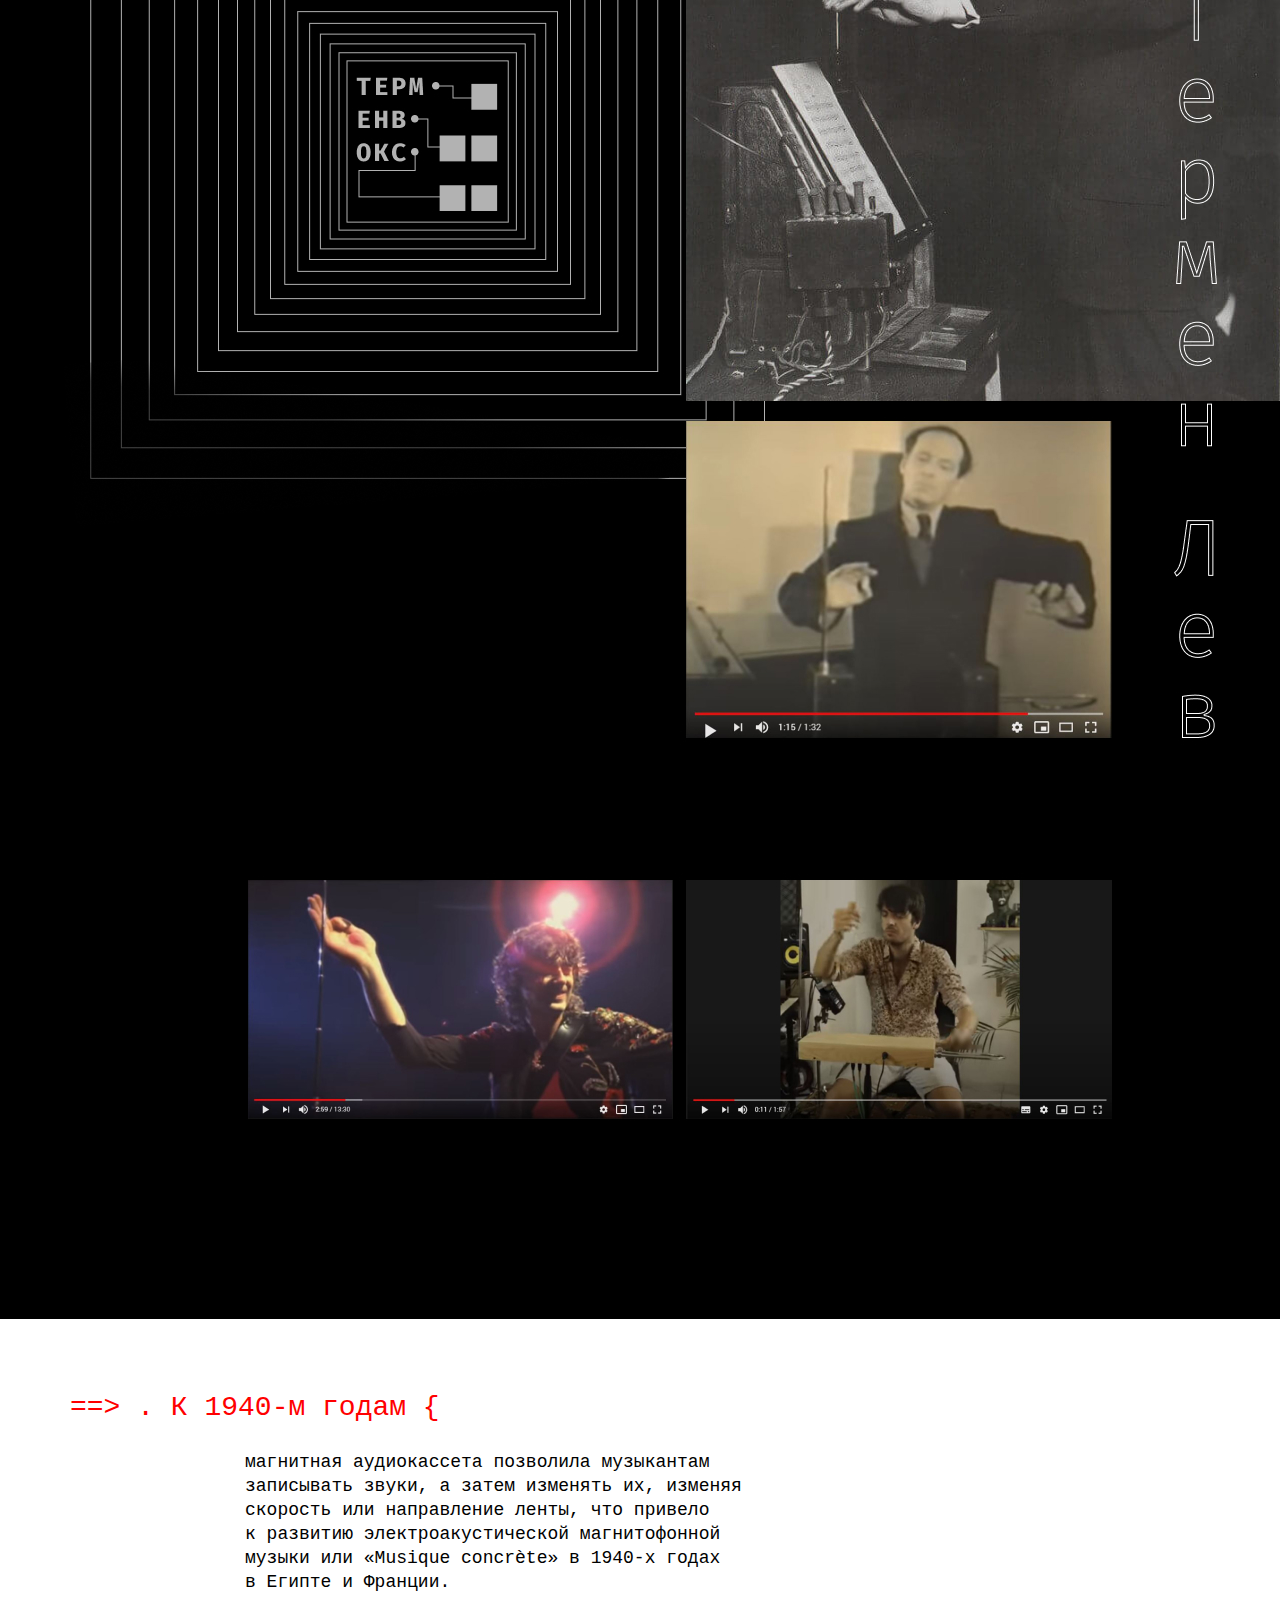
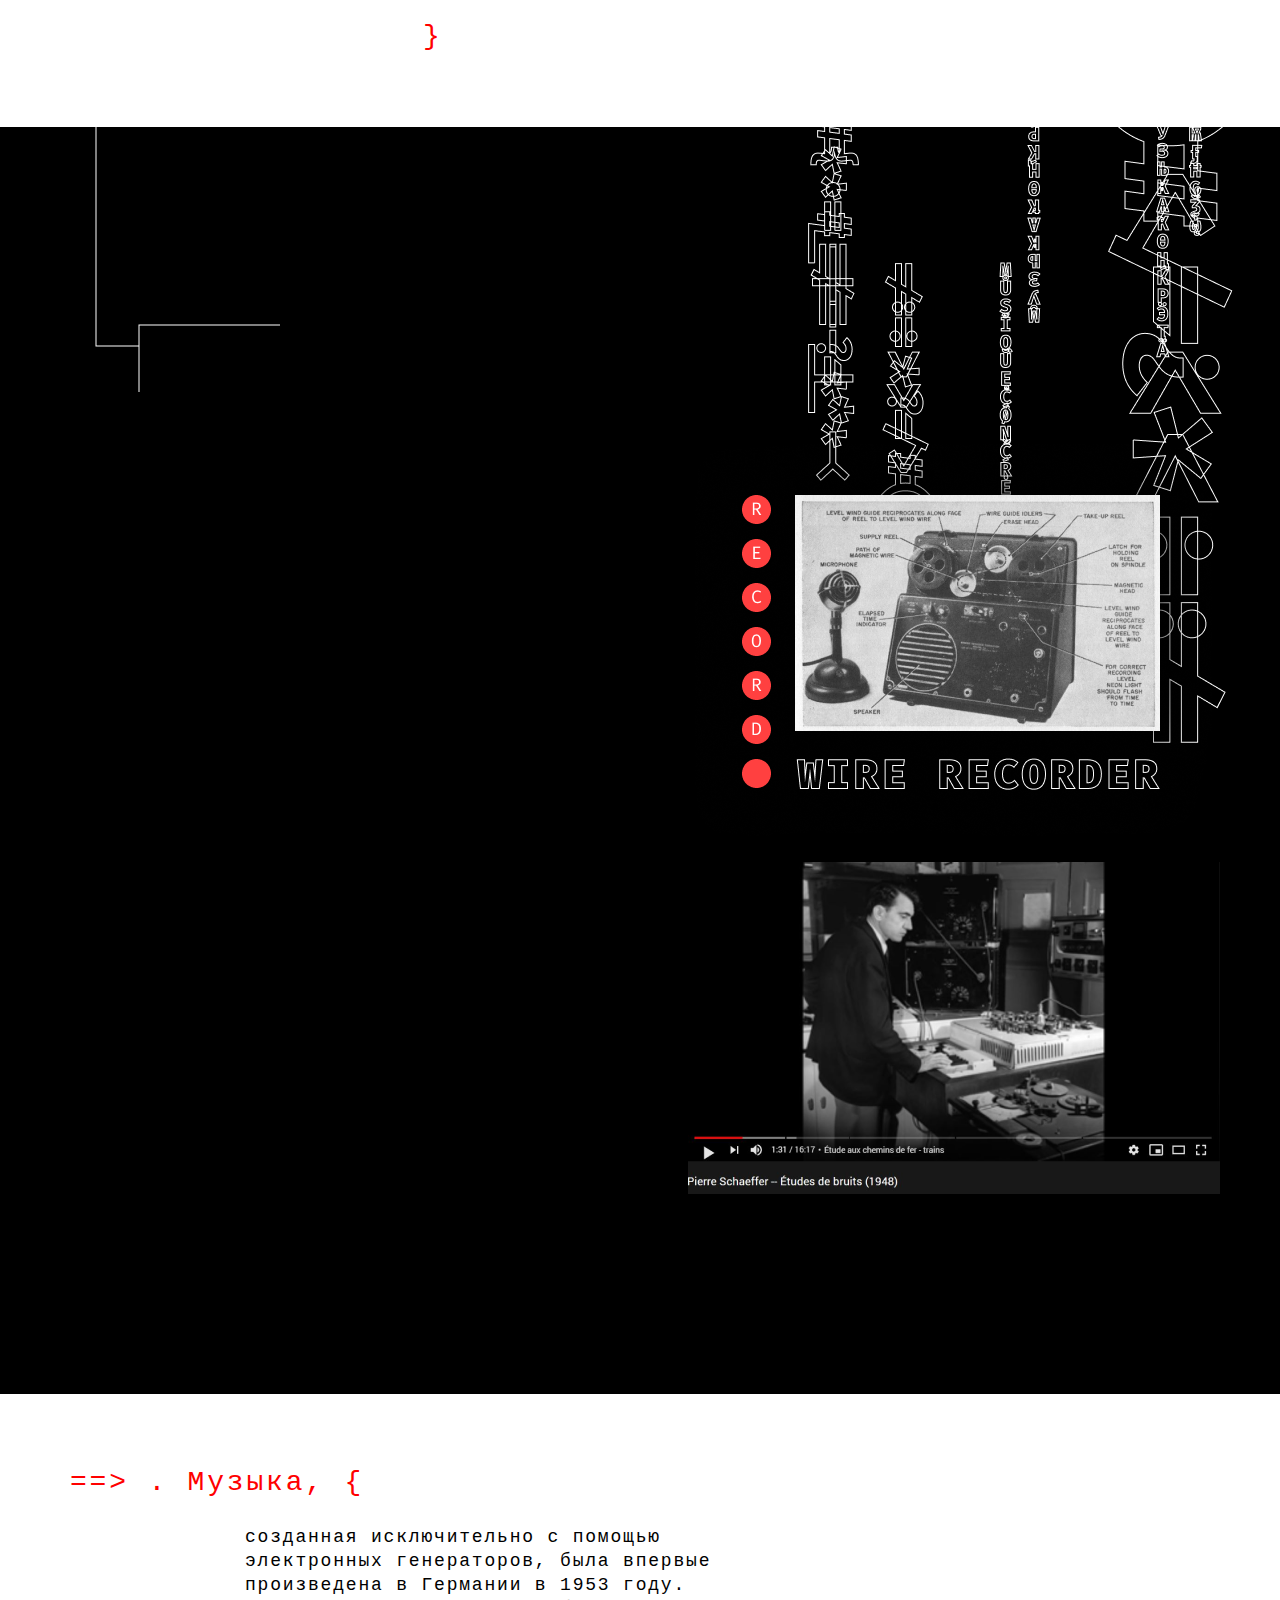
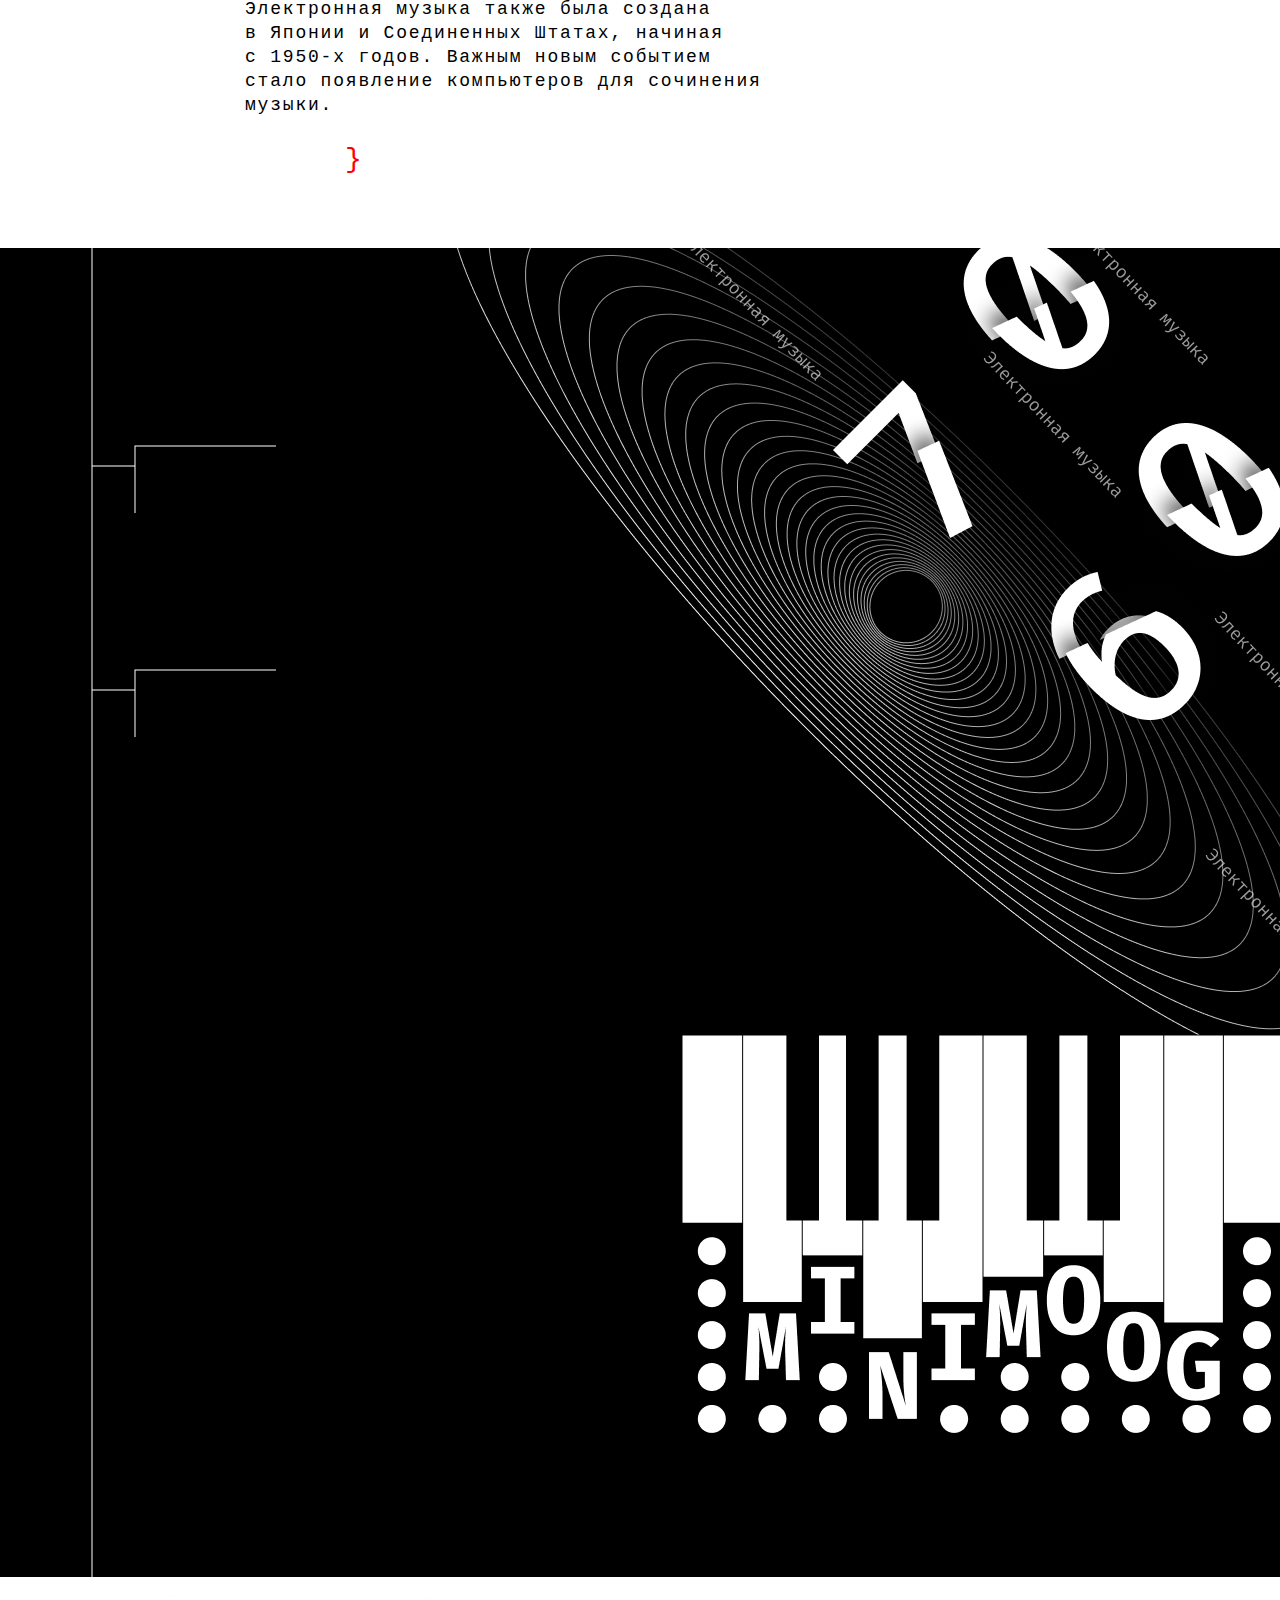
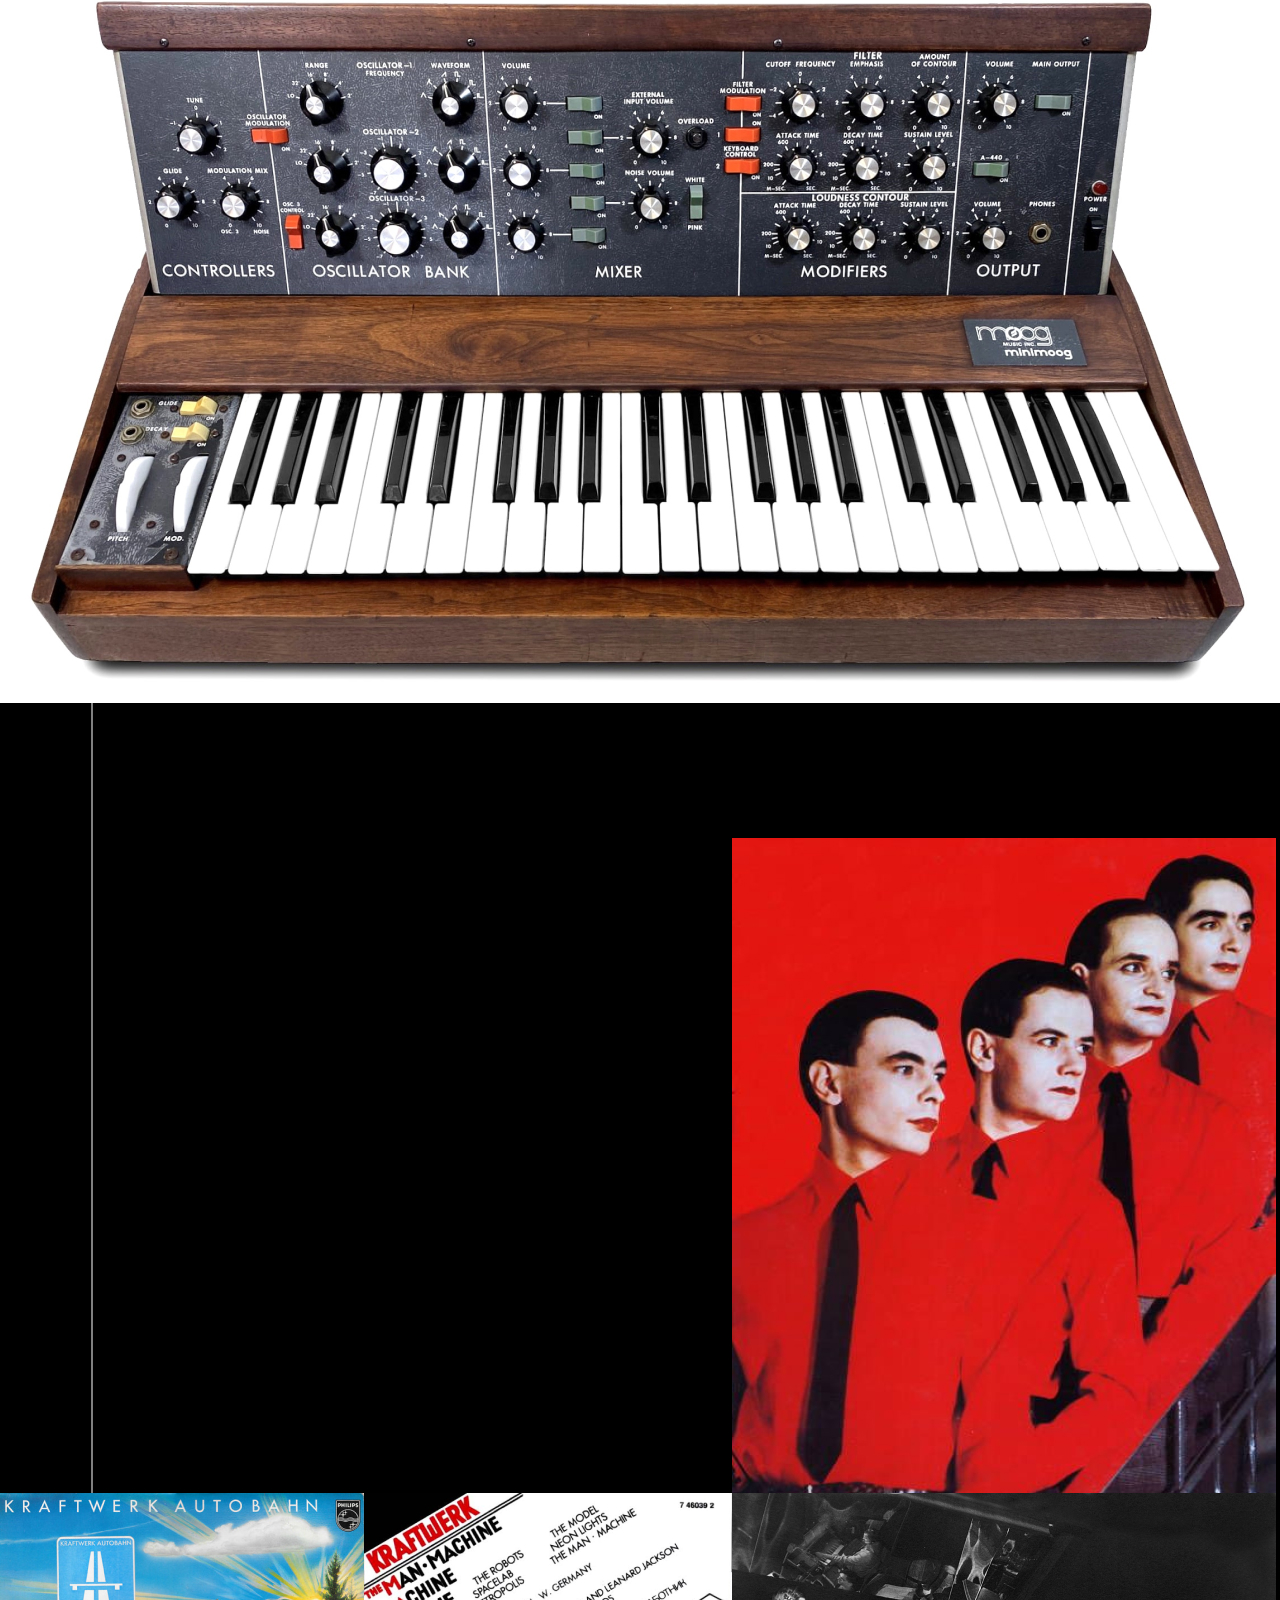
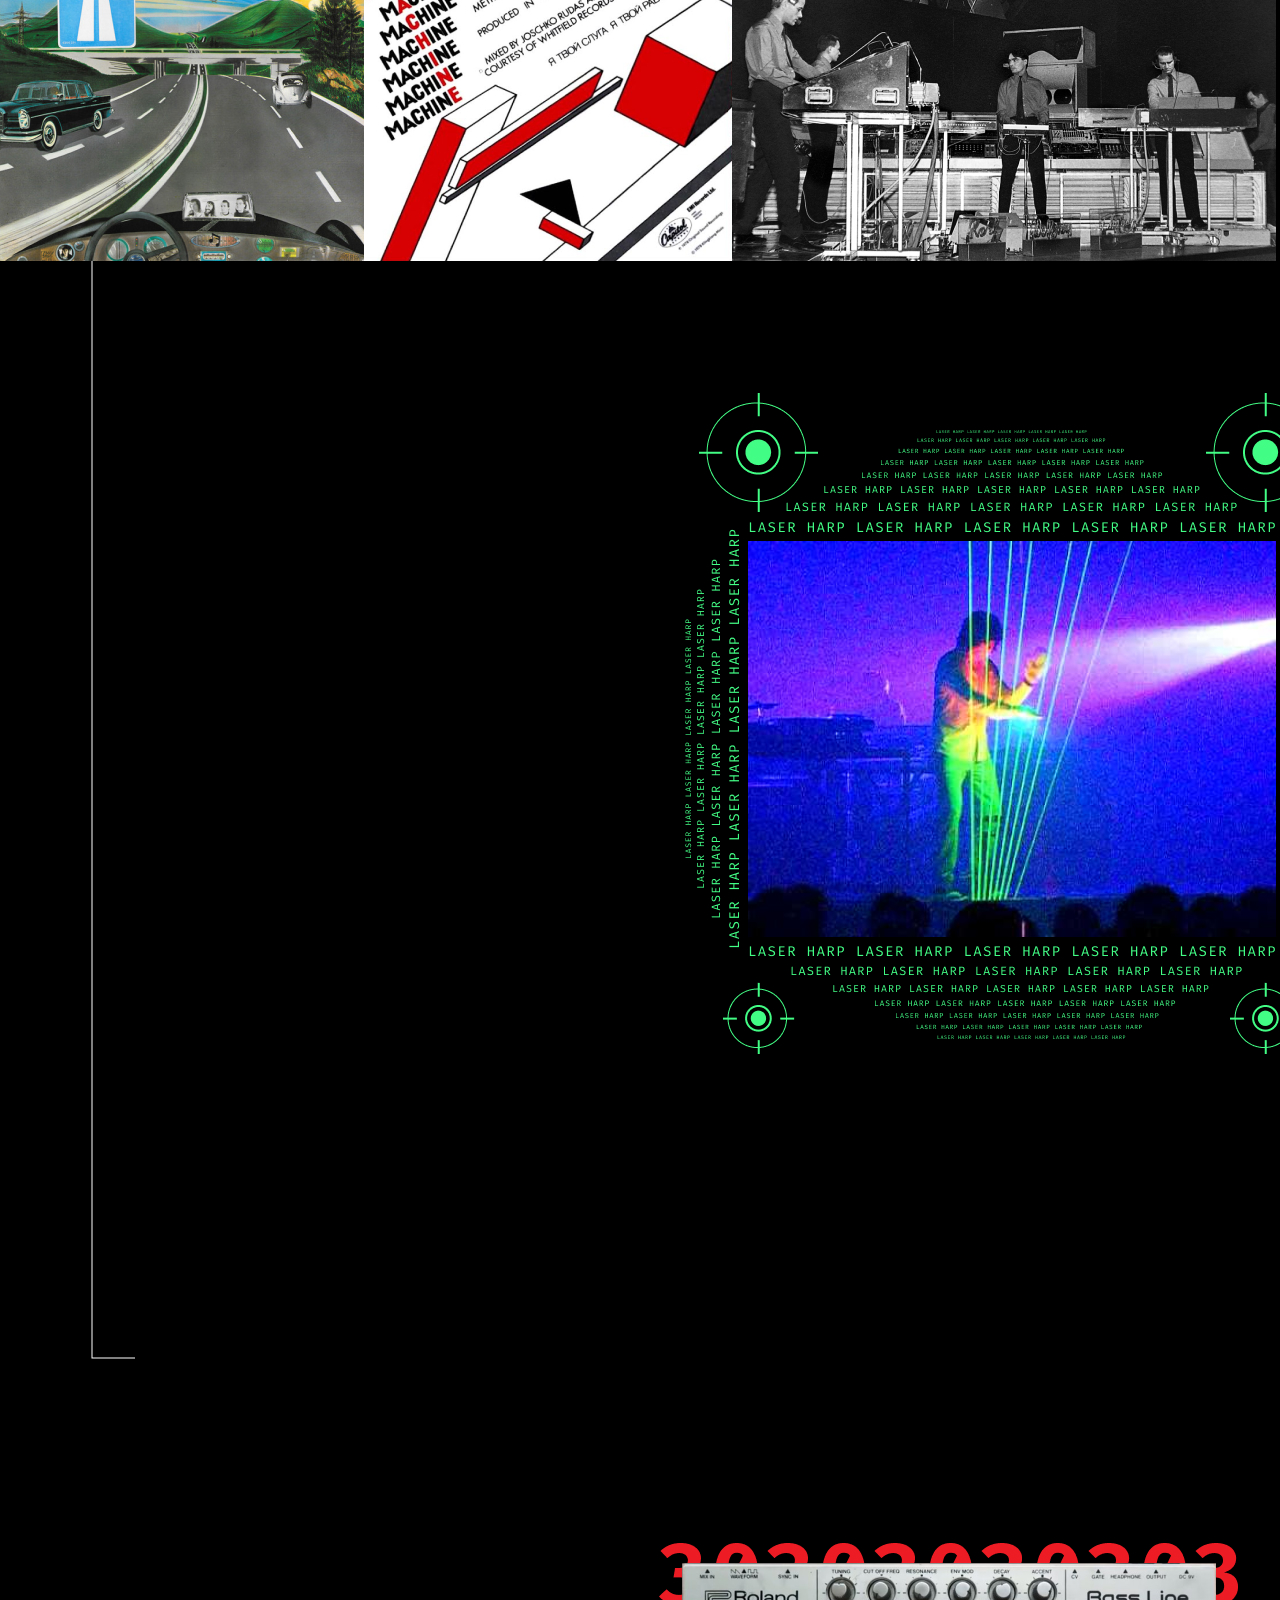
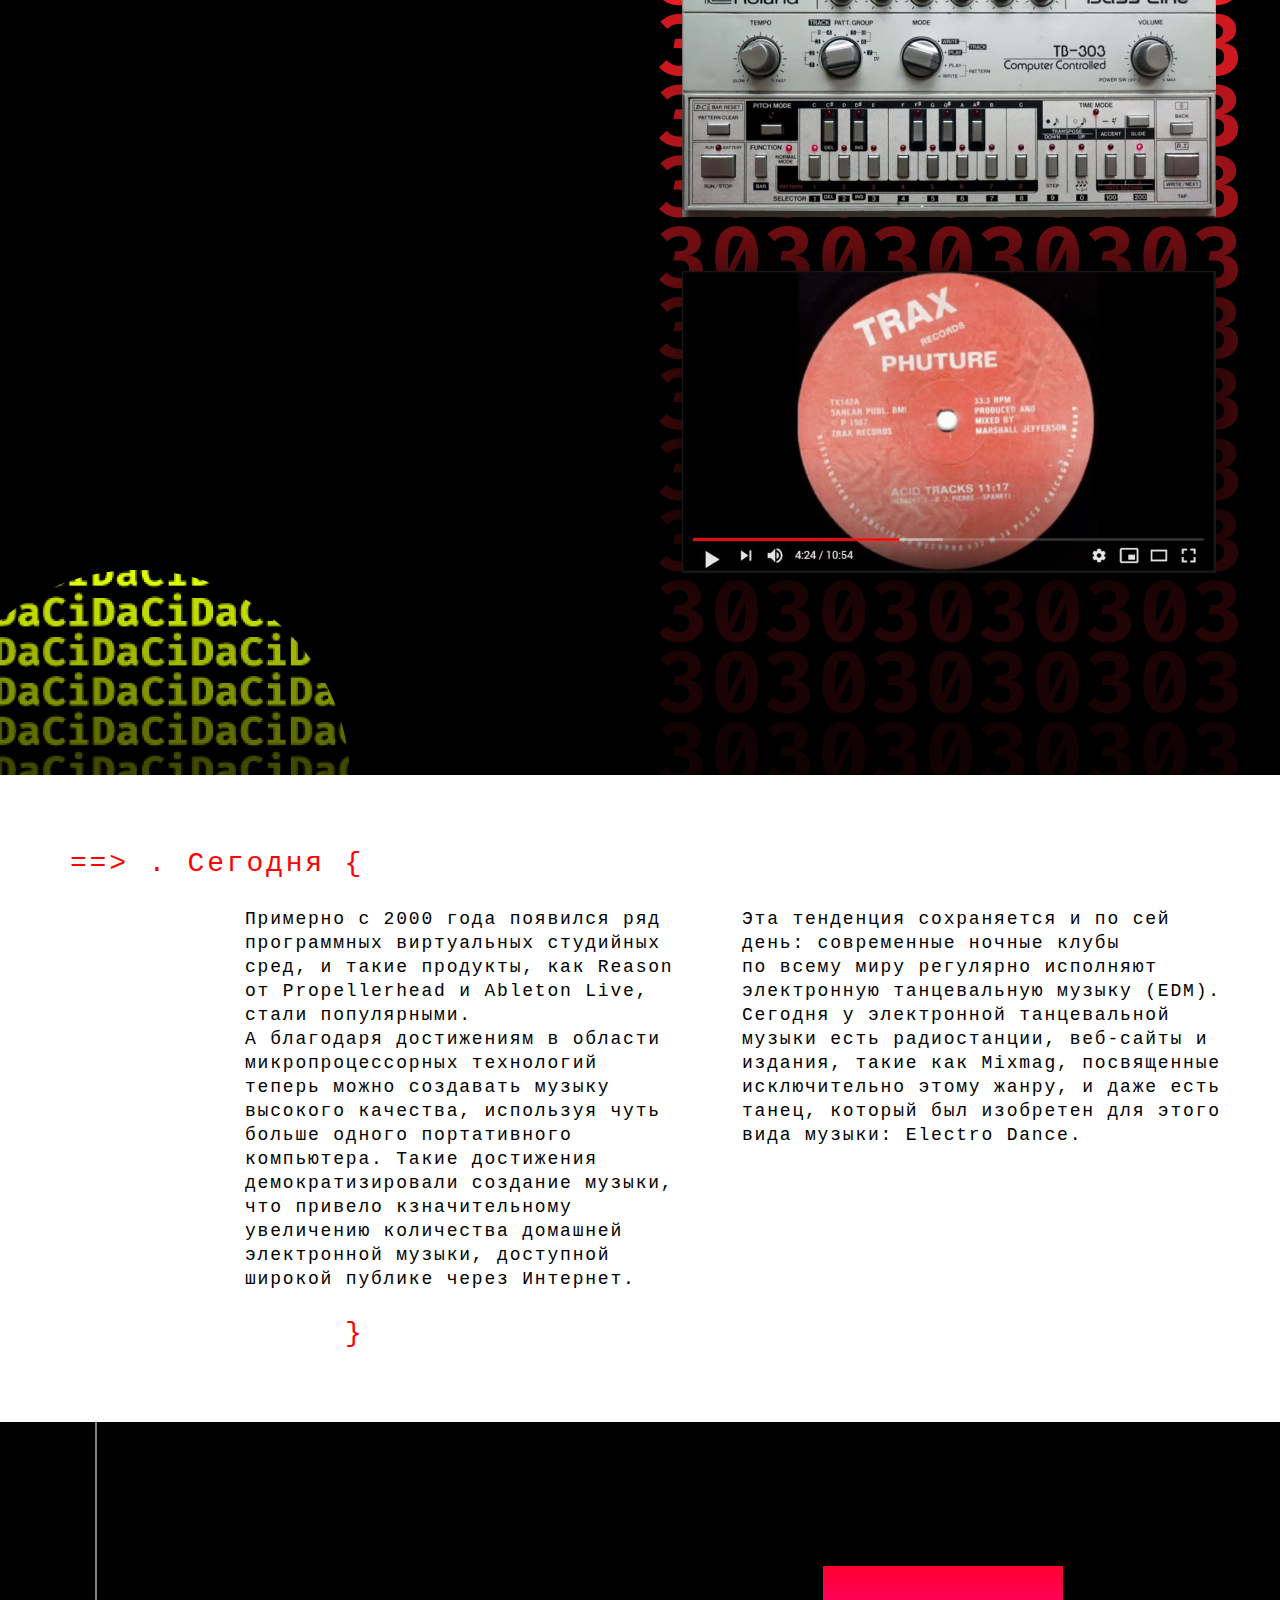
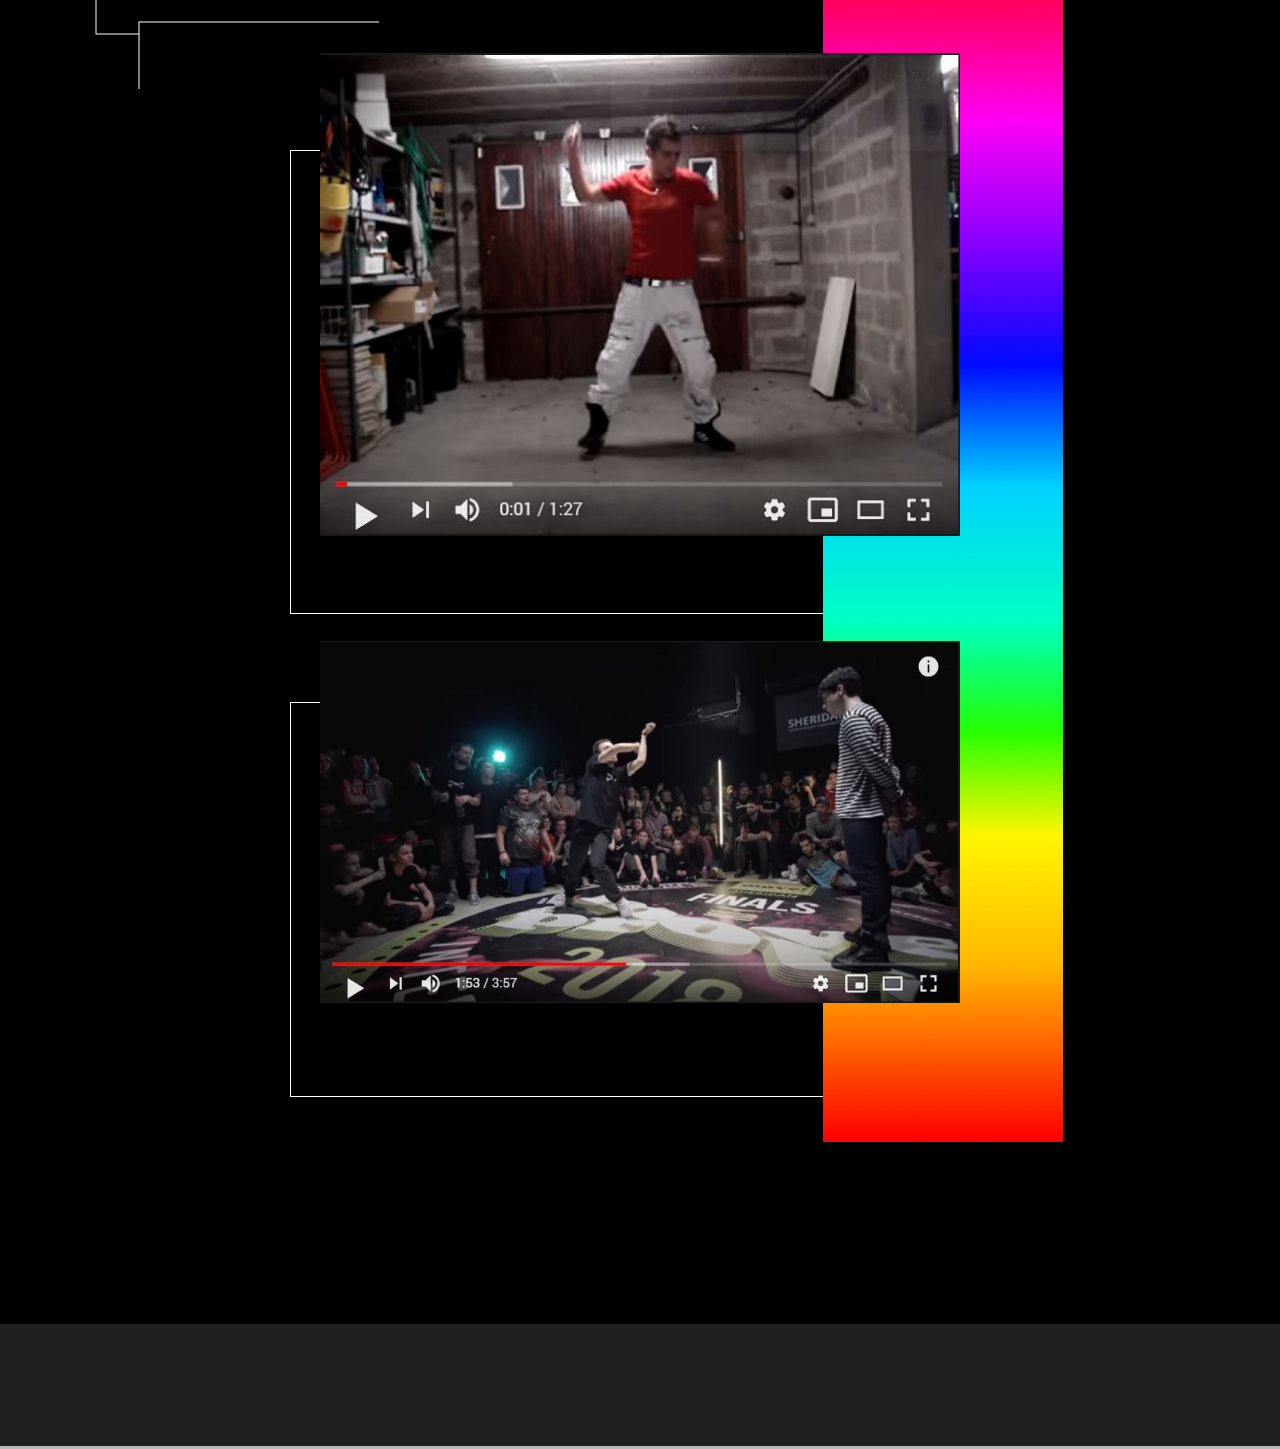
==== commit 4e3b24f0: "Update electrofira.html" ====
--- a/electrofira.html
+++ b/electrofira.html
@@ -30,15 +30,7 @@
         height: 14242px;
         position: relative;
       }
-      .cadre {
-        color: white;
-        font-size: 16px;
-        font-weight: lighter;
-        margin-left: 8px;
-        margin-top: 4px;
-        text-transform: uppercase;
-        letter-spacing: 0.1em;
-      }
+
       .blacksquare {
         position: absolute;
         width: 1107px;
@@ -190,10 +182,11 @@
       }
       #txt4a {
         position: absolute;
-        width: 292px;
+        width: 300px;
         height: 37px;
         left: 70px;
         top: 12041px;
+        letter-spacing: 0.1em;
       }
       #txt4b {
         position: absolute;
@@ -208,13 +201,24 @@
         height: 384px;
         left: 245px;
         top: 12103px;
+        letter-spacing: 0.1em;
       }
       #txtsection4b {
         position: absolute;
-        width: 478px;
+        width: 480px;
         height: 240px;
         left: 742px;
         top: 12103px;
+        letter-spacing: 0.1em;
+      }
+      .cadre {
+        color: white;
+        font-size: 16px;
+        font-weight: lighter;
+        margin-left: 8px;
+        margin-top: 4px;
+        text-transform: uppercase;
+        letter-spacing: 0.1em;
       }
       .imglink1 {
         position: absolute;
@@ -236,6 +240,78 @@
         height: 5327px;
         left: 0px;
         top: 6644px;
+      }
+      .img5 {
+        position: absolute;
+        width: 1280px;
+        height: 1795px;
+        left: 0px;
+        top: 12447px;
+      }
+      #h4-1{
+        width: 328px;
+        height: 34px;
+        left: 139px;
+        top: 1397px;
+      }
+      #h4-2{
+        position: absolute;
+        width: 94px;
+        height: 34px;
+        left: 139px;
+        top: 2724px;
+      }
+      #h4-3{
+        position: absolute;
+        width: 459px;
+        height: 34px;
+        left: 139px;
+        top: 5081px;
+      }
+      #h4-4{
+        position: absolute;
+        width: 459px;
+        height: 34px;
+        left: 139px;
+        top: 6804px;
+      }
+      #h4-5 {
+        position: absolute;
+        width: 459px;
+        height: 34px;
+        left: 139px;
+        top: 7028px;
+      }
+      #h4-6 {
+        position: absolute;
+        width: 459px;
+        height: 34px;
+        left: 141px;
+        top: 10896px;
+      }
+      #h4-7 {
+        position: absolute;
+        width: 459px;
+        height: 34px;
+        left: 139px;
+        top: 12778px;
+      }
+      #h4p1a {
+        position: absolute;
+        width: 495px;
+        height: 48px;
+        left: 152px;
+        top: 1445px;
+      }
+      #h4p1b {
+        position: absolute;
+        width: 395px;
+        height: 84px;
+        left: 152px;
+        top: 1553px;
+      }
+      .triangle {
+        
       }
     </style>
   </head>
@@ -253,13 +329,13 @@
     <div class="imgdecosection1">
       <img src="images/decosection1.png" alt="">
     </div>
-    <div class="cadre">Электронная музыка Электронная музыка Электронная музыка Электронная музыка Электронная музыка Электронная музыка</div>
     <div class="blacksquare2"></div>
     <div class="fluosquare"></div>
     <div class="blacksquare"></div>
+    <div class="points"><img src="images/points.png" alt=""></div>
+    <div class="cadre">Электронная музыка Электронная музыка Электронная музыка Электронная музыка Электронная музыка Электронная музыка</div>
     <h1>WELCOME</h1>
     <h2>TO THE ELECTRO WORLD</h2>
-    <div class="points"><img src="images/points.png" alt=""></div>
     <div class="subtitle">Электронная музыка и ее невероятные инструменты</div>
     <div class="txtintro">Электронная музыка — музыка, созданная с использованием электромузыкальных инструментов и электронных технологий</div>
 
@@ -274,12 +350,23 @@
     <h3 id="txt3b">}</h3>
     <h3 id="txt4a">==> . Сегодня {</h3>
     <p id="txtsection4a">Примерно с 2000 года появился ряд программных виртуальных студийных сред, и такие продукты, как Reason от Propellerhead и Ableton Live, стали популярными.
-    А благодаря достижениям в области микропроцессорных технологий теперь можно создавать музыку высокого качества, используя чуть больше одного портативного компьютера. Такие достижения демократизировали создание музыки, что привело кзначительному увеличению количества домашней электронной музыки, доступной широкой публике через Интернет.</p>
-    <p id="txtsection4b">Эта тенденция сохраняется и по сей день: современные ночные клубы по всему миру регулярно исполняют электронную танцевальную музыку (EDM). Сегодня у электронной танцевальной музыки есть радиостанции, веб-сайты и издания, такие как Mixmag, посвященные исключительно этому жанру, и даже есть танец, который был изобретен для этого вида музыки: Electro Dance.</p>
+    <br>А благодаря достижениям в области микропроцессорных технологий теперь можно создавать музыку высокого качества, используя чуть больше одного портативного компьютера. Такие достижения демократизировали создание музыки, что привело кзначительному увеличению количества домашней электронной музыки, доступной широкой публике через Интернет.</p>
+    <p id="txtsection4b">Эта тенденция сохраняется и по сей день: современные ночные клубы по всему миру регулярно исполняют электронную танцевальную музыку (EDM).<br>Сегодня у электронной танцевальной музыки есть радиостанции, веб-сайты и издания, такие как Mixmag, посвященные исключительно этому жанру, и даже есть танец, который был изобретен для этого вида музыки: Electro Dance.</p>
     <h3 id="txt4b">}</h3>
 
     <div class="img3"><img src="images/img3.png" alt=""></div>
     <div class="img4"><img src="images/img4.png" alt=""></div>
+    <div class="img5"><img src="images/img5.png" alt=""></div>
+
+    <h4 id="h4-1">Итальянские футуристы</h4>
+      <p id="h4p1a">В начале XX века они исследовали звуки, которые не считались музыкальными.</p>
+      <p id="h4p1b">Футуристическая музыка отвергла традиции и представила экспериментальные звуки, вдохновленные механизмами, и повлияла на нескольких композиторов 20-го века.</p>
+    <h4 id="h4-2">Россия</h4>
+    <h4 id="h4-3">Musique concrète</h4>
+    <h4 id="h4-4">В 1960-х годах</h4>
+    <h4 id="h4-5">В 1970-х годах</h4>
+    <h4 id="h4-6">В 1980-х годах</h4>
+    <h4 id="h4-7">Electro dance</h4>
 
   </body>
 </html>
